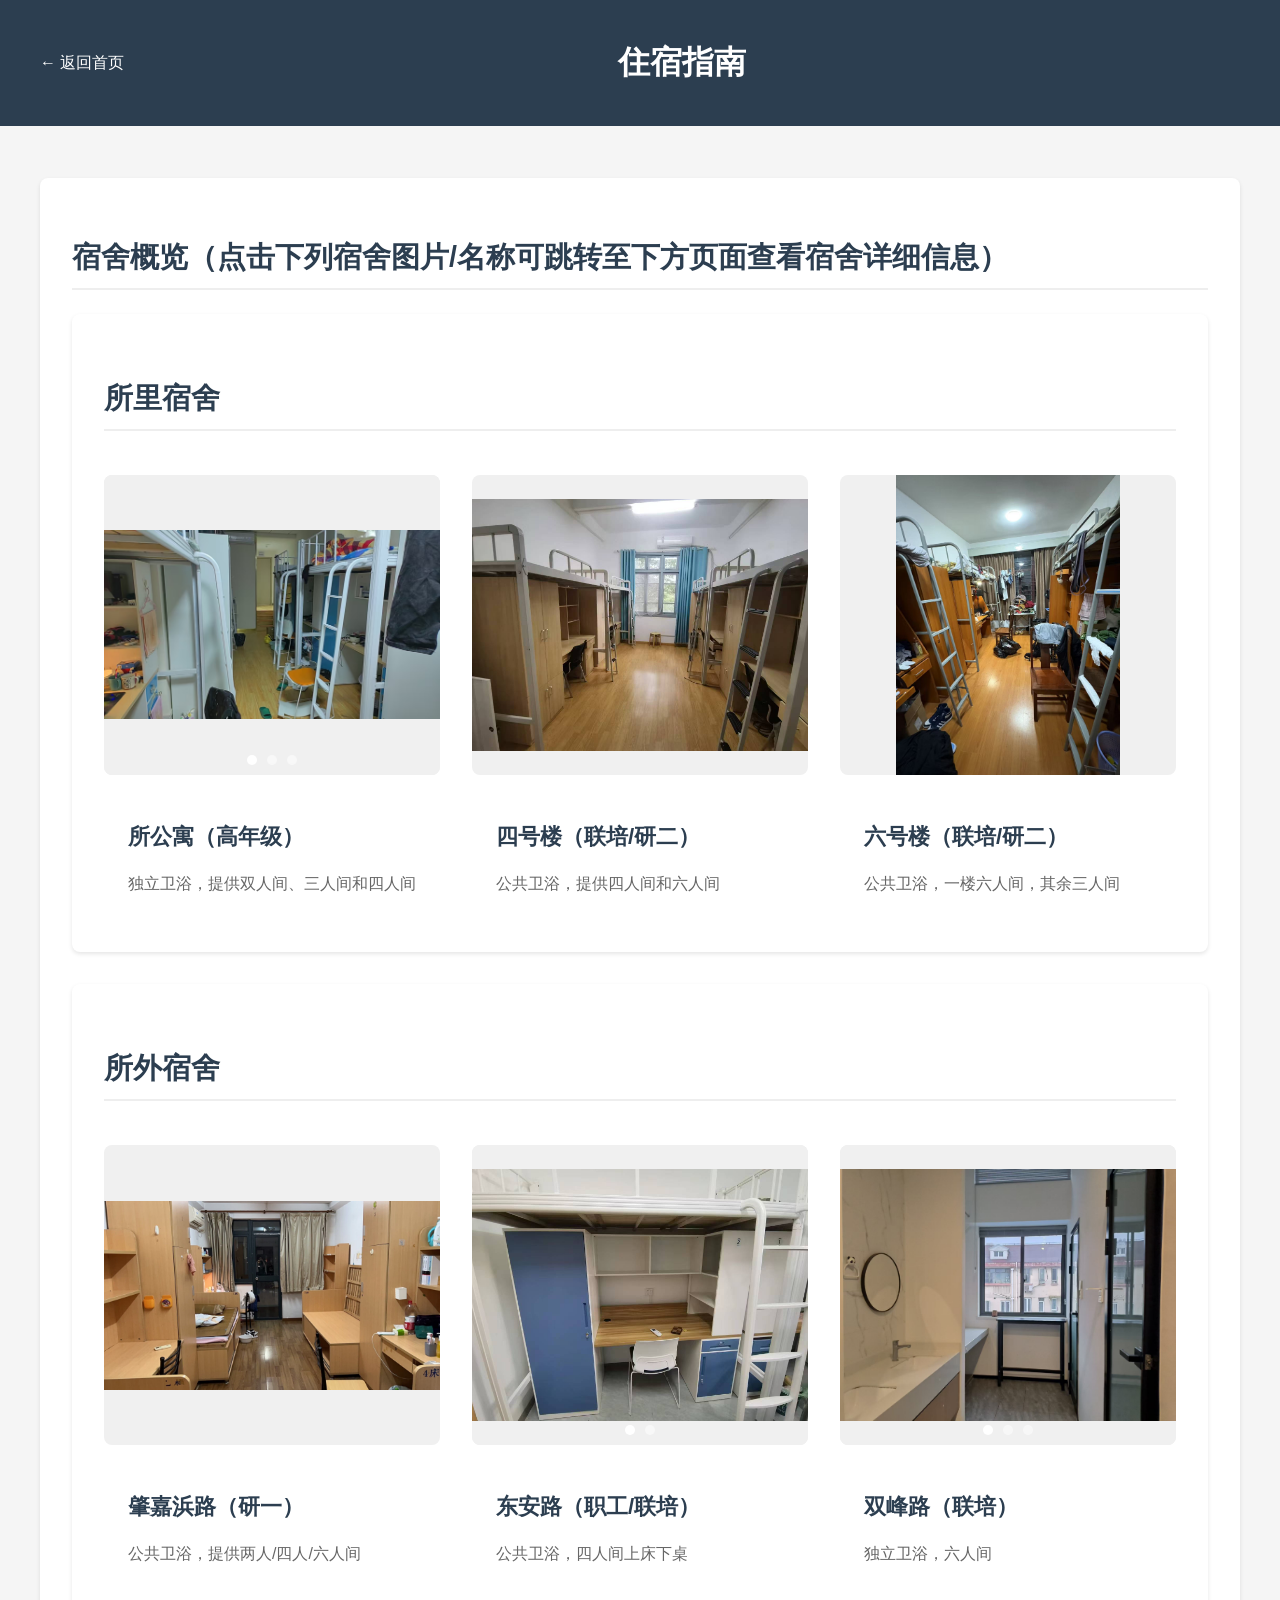
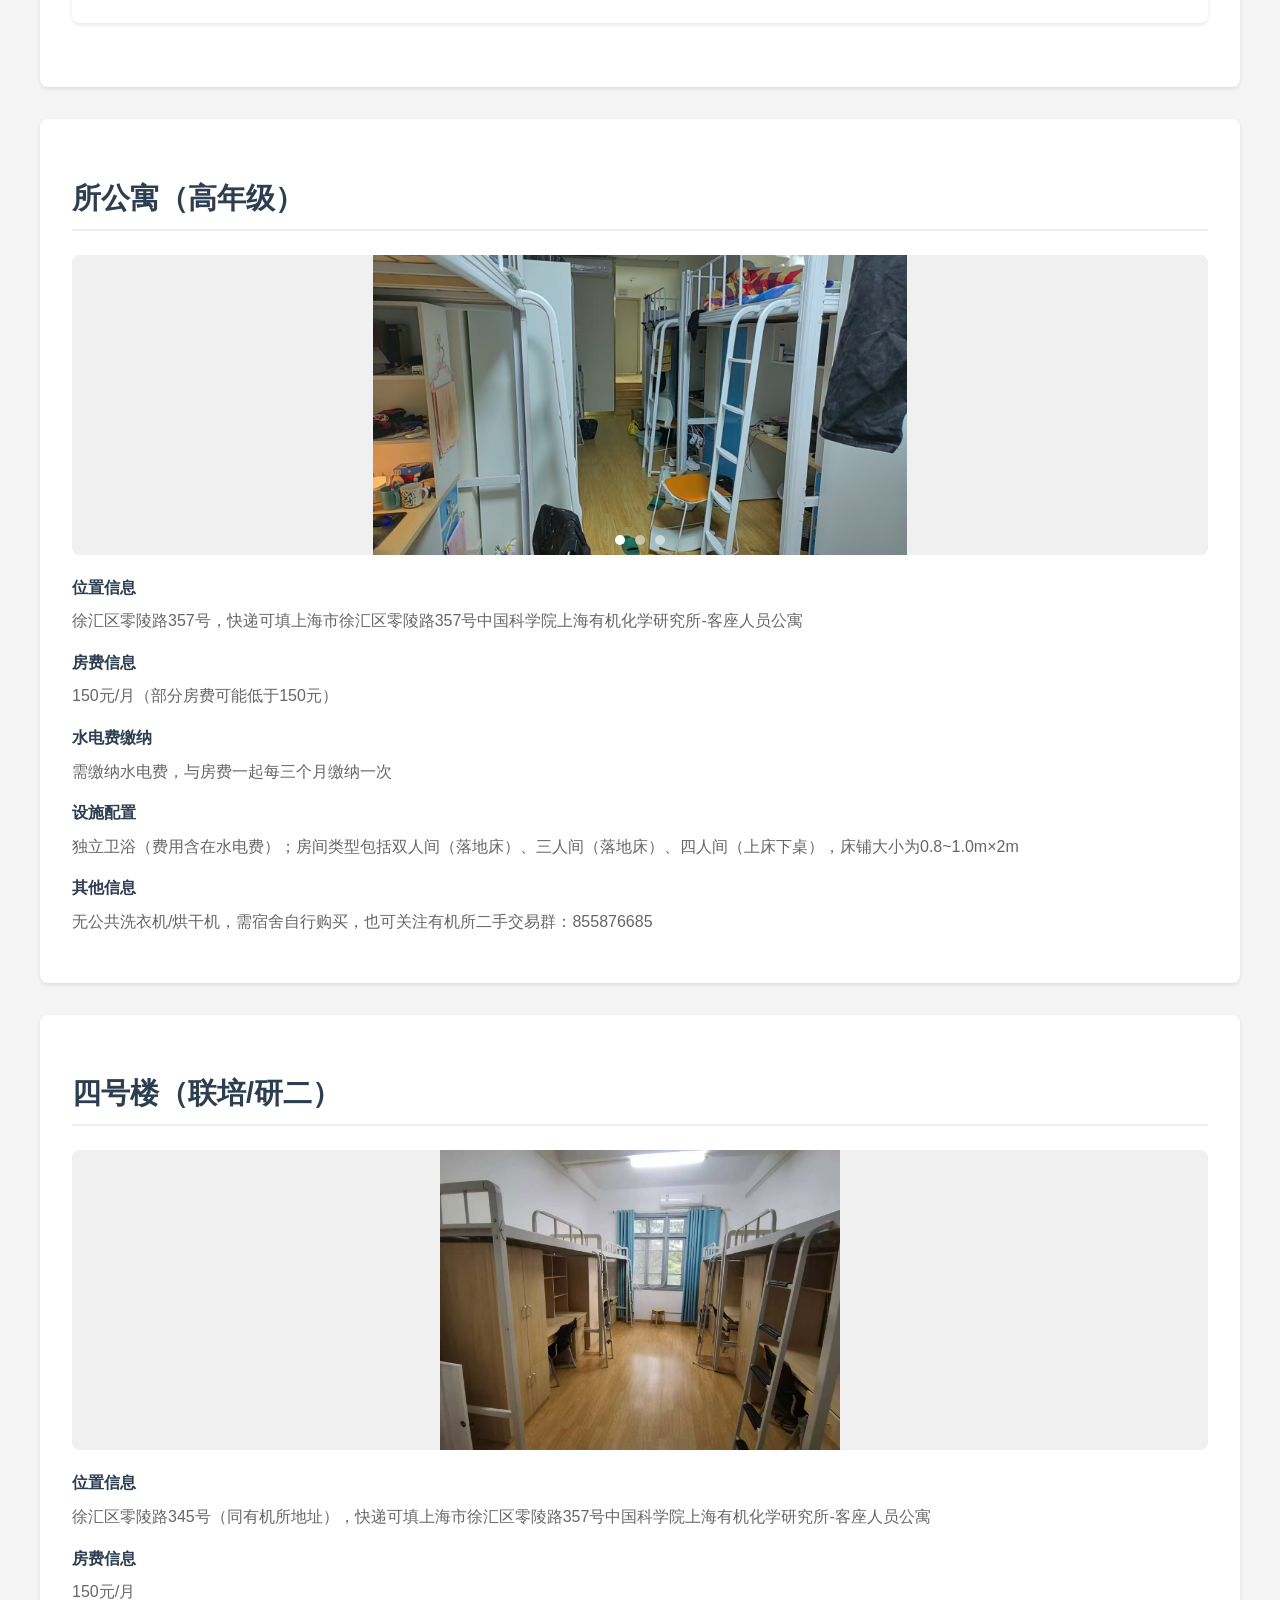
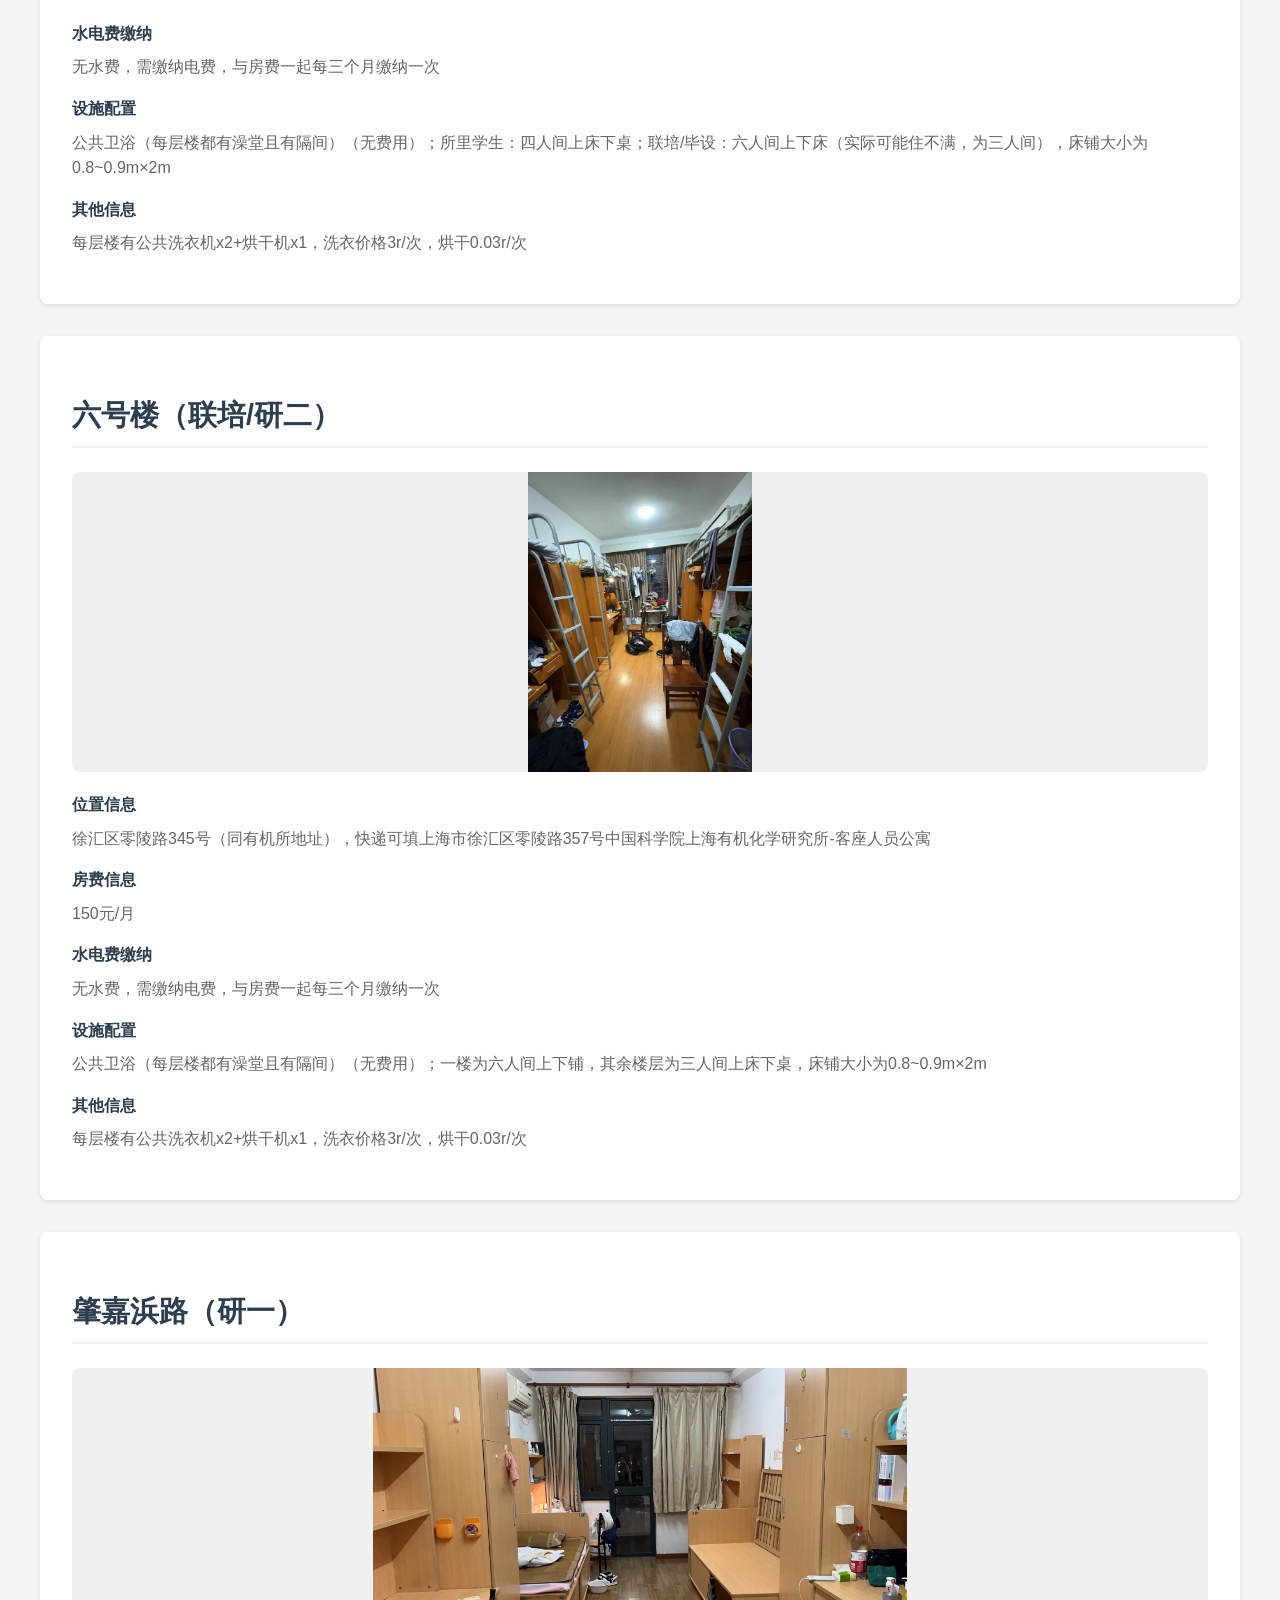
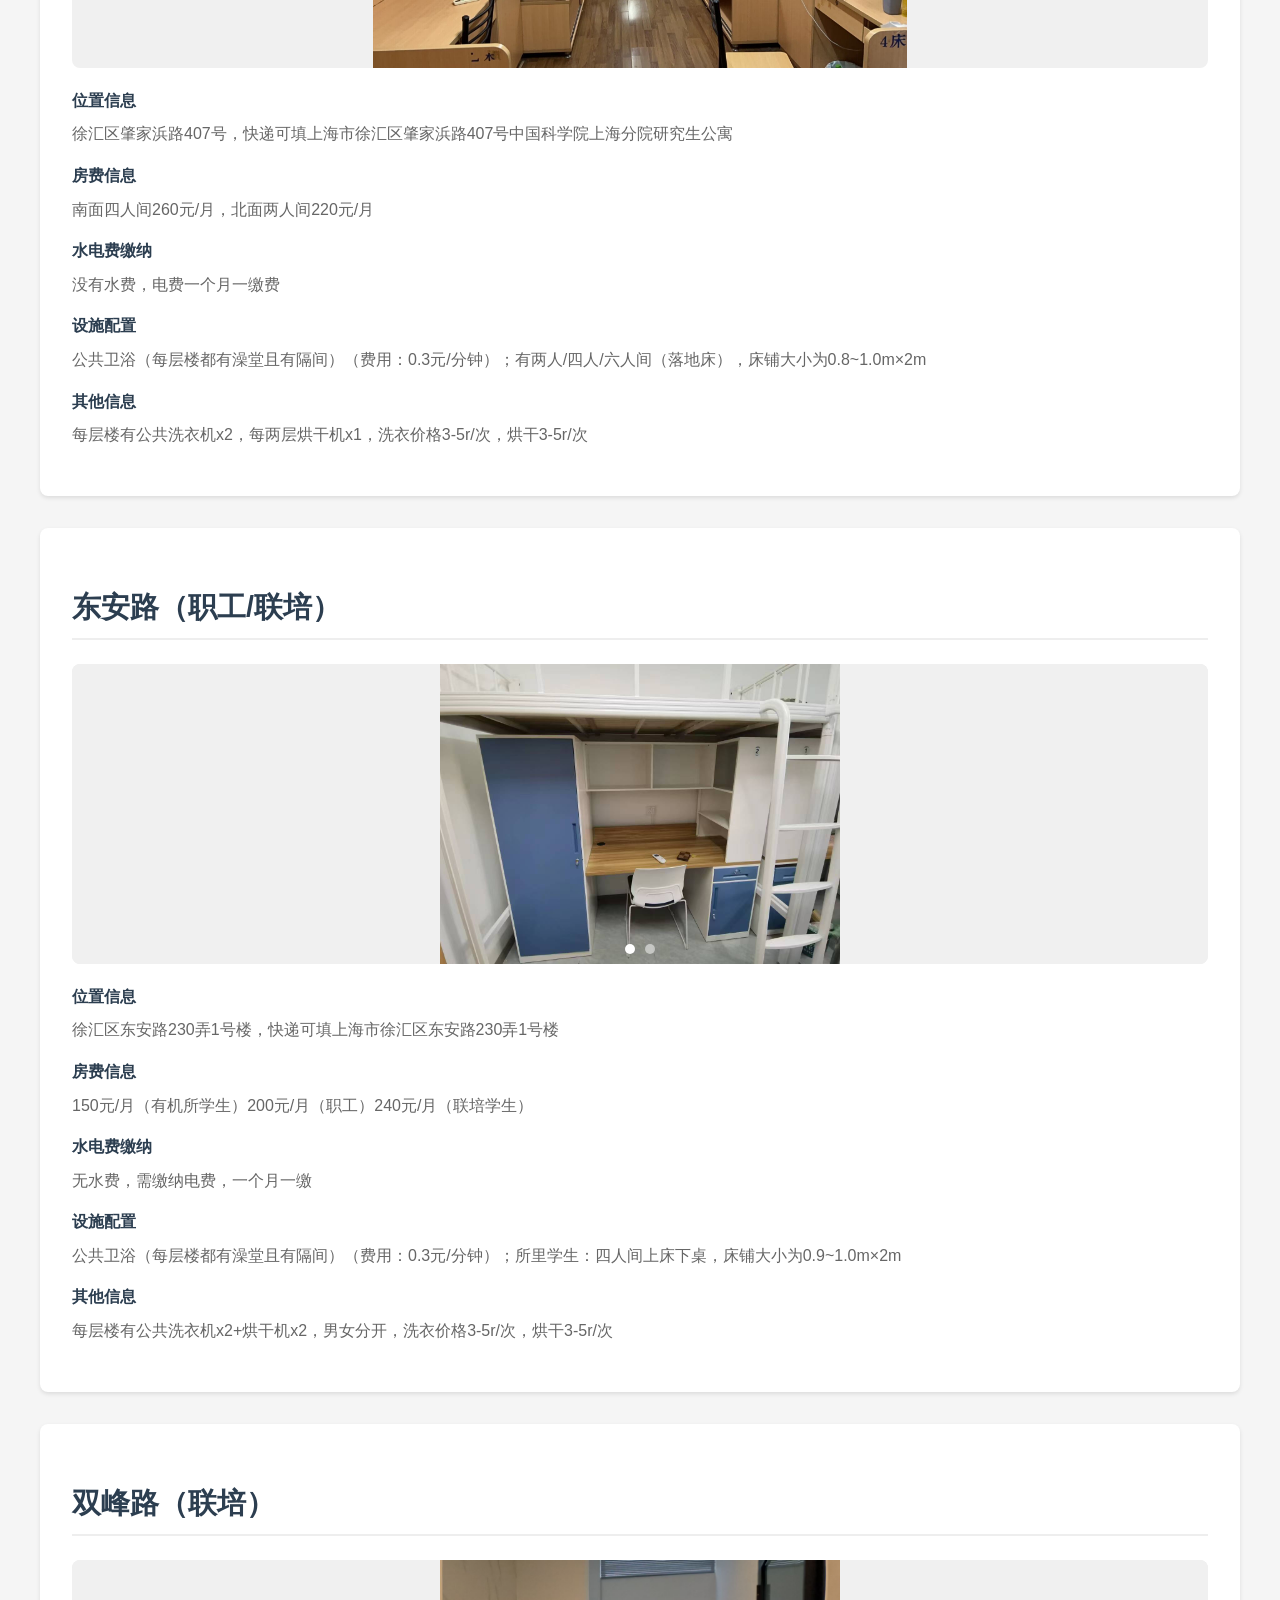
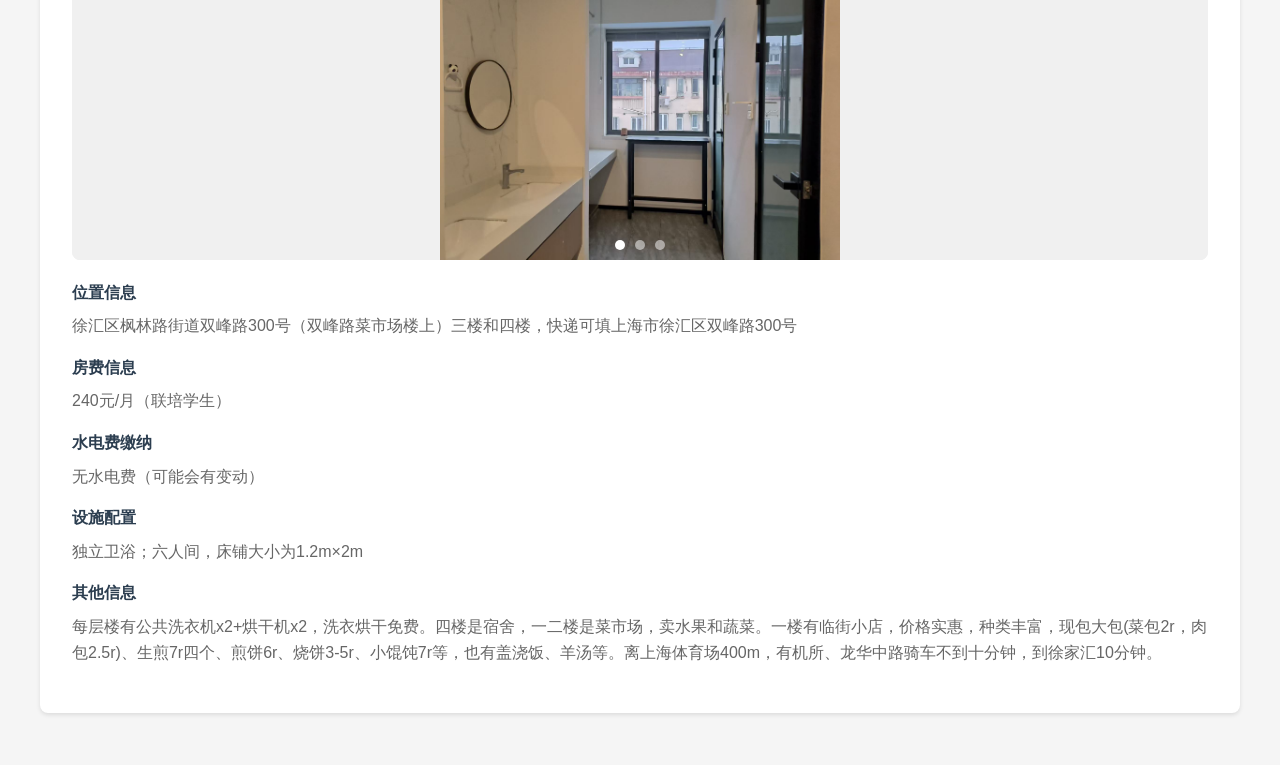
==== life/accommodation.html @ 83bf01b6 "添加了六号楼的照片" ====
<!DOCTYPE html>
<html lang="zh-CN">
<head>
    <meta charset="UTF-8">
    <meta name="viewport" content="width=device-width, initial-scale=1.0">
    <title>住宿指南 - SIOC生活指南</title>
    <style>
        body {
            font-family: -apple-system, BlinkMacSystemFont, 'Segoe UI', Roboto, 'Helvetica Neue', Arial, sans-serif;
            line-height: 1.6;
            margin: 0;
            padding: 0;
            color: #333;
            background-color: #f5f5f5;
        }
        .container {
            max-width: 1200px;
            margin: 0 auto;
            padding: 20px;
        }
        header {
            background-color: #2c3e50;
            color: white;
            padding: 1rem 0; /* Adjusted padding */
            margin-bottom: 2rem;
        }
        .header-content {
            display: flex;
            justify-content: space-between;
            align-items: center;
            padding: 0 20px; /* Added padding */
            max-width: 1200px; /* Ensure content aligns with main container */
            margin: 0 auto; /* Center the header content */
        }
        .back-link {
            color: white;
            text-decoration: none;
        }
        .accommodation-section {
            background: white;
            border-radius: 8px;
            padding: 2rem;
            margin-bottom: 2rem;
            box-shadow: 0 2px 4px rgba(0,0,0,0.1);
        }
        .section-title {
            color: #2c3e50;
            font-size: 1.8rem;
            margin-bottom: 1.5rem;
            border-bottom: 2px solid #eee;
            padding-bottom: 0.5rem;
        }
        .dorm-grid {
            display: grid;
            grid-template-columns: repeat(auto-fit, minmax(300px, 1fr));
            gap: 2rem;
        }
        .dorm-card {
            background: white;
            border-radius: 8px;
            overflow: hidden;
            transition: transform 0.3s ease;
            cursor: pointer;
        }
        .dorm-card:hover {
            transform: translateY(-5px);
        }
        .image-gallery {
            position: relative;
            width: 100%;
            height: 300px;
            margin: 20px 0;
            border-radius: 8px;
            overflow: hidden;
            background-color: #f0f0f0;
        }
        .gallery-container {
            width: 100%;
            height: 100%;
            display: flex;
            transition: transform 0.5s ease;
        }
        .gallery-item {
            min-width: 100%;
            height: 100%;
            display: flex;
            justify-content: center;
            align-items: center;
            background-color: #f0f0f0;
        }
        .gallery-item img {
            max-width: 100%;
            max-height: 100%;
            object-fit: contain;
        }
        .gallery-nav {
            position: absolute;
            bottom: 10px;
            left: 50%;
            transform: translateX(-50%);
            display: flex;
            gap: 10px;
        }
        .gallery-dot {
            width: 10px;
            height: 10px;
            border-radius: 50%;
            background-color: rgba(255, 255, 255, 0.5);
            cursor: pointer;
            transition: background-color 0.3s ease;
        }
        .gallery-dot.active {
            background-color: white;
        }
        .no-image-placeholder {
            width: 100%;
            height: 100%;
            display: flex;
            justify-content: center;
            align-items: center;
            color: #666;
            font-size: 1.1em;
            text-align: center;
            padding: 20px;
        }
        .dorm-info {
            padding: 1.5rem;
        }
        .dorm-title {
            font-size: 1.4rem;
            margin: 0 0 1rem 0;
            color: #2c3e50;
        }
        .dorm-details {
            margin: 0;
            color: #666;
        }
        .info-section {
            margin-top: 1rem;
        }
        .info-title {
            font-weight: bold;
            margin-bottom: 0.5rem;
            color: #2c3e50;
        }
        .info-content {
            color: #666;
            margin-bottom: 1rem;
        }
    </style>
</head>
<body>
    <header>
        <div class="header-content">
            <a href="../index.html" class="back-link">← 返回首页</a>
            <h1>住宿指南</h1>
            <div></div> <!-- Empty div for spacing with flexbox -->
        </div>
    </header>

    <main class="container">
        <section class="accommodation-section">
            <h2 class="section-title">宿舍概览（点击下列宿舍图片/名称可跳转至下方页面查看宿舍详细信息）</h2>
            <div class="accommodation-section">
                <h3 class="section-title">所里宿舍</h3>
                <div class="dorm-grid">
                    <div class="dorm-card" onclick="location.href='#inside-a'">
                        <div class="image-gallery">
                            <div class="gallery-container">
                                <div class="gallery-item">
                                    <img src="../pic/宿舍/所公寓/所公寓1.jpg" alt="所公寓 1" style="max-width: 100%; max-height: 100%; object-fit: contain;">
                                </div>
                                <div class="gallery-item">
                                    <img src="../pic/宿舍/所公寓/所公寓2.jpg" alt="所公寓 2" style="max-width: 100%; max-height: 100%; object-fit: contain;">
                                </div>
                                <div class="gallery-item">
                                    <img src="../pic/宿舍/所公寓/所公寓3.jpg" alt="所公寓 3" style="max-width: 100%; max-height: 100%; object-fit: contain;">
                                </div>
                            </div>
                            <div class="gallery-nav">
                                <span class="gallery-dot active"></span>
                                <span class="gallery-dot"></span>
                                <span class="gallery-dot"></span>
                            </div>
                        </div>
                        <div class="dorm-info">
                            <h3 class="dorm-title">所公寓（高年级）</h3>
                            <p class="dorm-details">独立卫浴，提供双人间、三人间和四人间</p>
                        </div>
                    </div>
                    <div class="dorm-card" onclick="location.href='#inside-b'">
                        <div class="image-gallery">
                <div class="gallery-container">
                    <div class="gallery-item">
                        <img src="../pic/宿舍/四号楼/四号楼四人间.jpg" alt="四号楼四人间" style="max-width: 100%; max-height: 100%; object-fit: contain;">
                    </div>
                </div>
            </div>
                        <div class="dorm-info">
                            <h3 class="dorm-title">四号楼（联培/研二）</h3>
                            <p class="dorm-details">公共卫浴，提供四人间和六人间</p>
                        </div>
                    </div>
                    <div class="dorm-card" onclick="location.href='#inside-c'">
                        <div class="image-gallery">
                            <div class="gallery-container">
                                <div class="gallery-item">
                                    <img src="../pic/宿舍/六号楼/六号楼1.jpg" alt="六号楼宿舍 1" style="max-width: 100%; max-height: 100%; object-fit: contain;">
                                </div>
                            </div>
                        </div>
                        <div class="dorm-info">
                            <h3 class="dorm-title">六号楼（联培/研二）</h3>
                            <p class="dorm-details">公共卫浴，一楼六人间，其余三人间</p>
                        </div>
                    </div>
                </div>
            </div>
            
            <div class="accommodation-section">
                <h3 class="section-title">所外宿舍</h3>
                <div class="dorm-grid">
                    <div class="dorm-card" onclick="location.href='#outside-d'">
                        <div class="image-gallery">
                            <div class="gallery-container">
                                <div class="gallery-item">
                                    <img src="../pic/宿舍/肇家浜路/肇家浜路.jpg" alt="肇嘉浜路宿舍" style="max-width: 100%; max-height: 100%; object-fit: contain;">
                                </div>
                            </div>
                        </div>
                        <div class="dorm-info">
                            <h3 class="dorm-title">肇嘉浜路（研一）</h3>
                            <p class="dorm-details">公共卫浴，提供两人/四人/六人间</p>
                        </div>
                    </div>
                    <div class="dorm-card" onclick="location.href='#outside-e'">
                        <div class="image-gallery">
                            <div class="gallery-container">
                                <div class="gallery-item">
                                    <img src="../pic/宿舍/东安路/东安路1.jpg" alt="东安路宿舍 1" style="max-width: 100%; max-height: 100%; object-fit: contain;">
                                </div>
                                <div class="gallery-item">
                                    <img src="../pic/宿舍/东安路/东安路2.jpg" alt="东安路宿舍 2" style="max-width: 100%; max-height: 100%; object-fit: contain;">
                                </div>
                            </div>
                            <div class="gallery-nav">
                                <span class="gallery-dot active"></span>
                                <span class="gallery-dot"></span>
                            </div>
                        </div>
                        <div class="dorm-info">
                            <h3 class="dorm-title">东安路（职工/联培）</h3>
                            <p class="dorm-details">公共卫浴，四人间上床下桌</p>
                        </div>
                    </div>
                    <div class="dorm-card" onclick="location.href='#outside-f'">
                        <div class="image-gallery">
                        <div class="gallery-container">
                            <div class="gallery-item">
                                <img src="../pic/宿舍/双峰路/双峰路2.jpg" alt="双峰路宿舍 2" style="max-width: 100%; max-height: 100%; object-fit: contain;">
                            </div>
                            <div class="gallery-item">
                                <img src="../pic/宿舍/双峰路/双峰路3.jpg" alt="双峰路宿舍 3" style="max-width: 100%; max-height: 100%; object-fit: contain;">
                            </div>
                            <div class="gallery-item">
                                <img src="../pic/宿舍/双峰路/双峰路4.jpg" alt="双峰路宿舍 4" style="max-width: 100%; max-height: 100%; object-fit: contain;">
                            </div>
                        </div>
                        <div class="gallery-nav">
                            <span class="gallery-dot active"></span>
                            <span class="gallery-dot"></span>
                            <span class="gallery-dot"></span>
                        </div>
                    </div>
                        <div class="dorm-info">
                            <h3 class="dorm-title">双峰路（联培）</h3>
                            <p class="dorm-details">独立卫浴，六人间</p>
                        </div>
                    </div>
                </div>
            </div>
        </section>

        <!-- 所里宿舍区域 -->
        <section id="inside-a" class="accommodation-section">
            <h2 class="section-title">所公寓（高年级）</h2>
            <div class="image-gallery">
                <div class="gallery-container">
                    <div class="gallery-item">
                        <img src="../pic/宿舍/所公寓/所公寓1.jpg" alt="所公寓 1" style="max-width: 100%; max-height: 100%; object-fit: contain;">
                    </div>
                    <div class="gallery-item">
                        <img src="../pic/宿舍/所公寓/所公寓2.jpg" alt="所公寓 2" style="max-width: 100%; max-height: 100%; object-fit: contain;">
                    </div>
                    <div class="gallery-item">
                        <img src="../pic/宿舍/所公寓/所公寓3.jpg" alt="所公寓 3" style="max-width: 100%; max-height: 100%; object-fit: contain;">
                    </div>
                </div>
                <div class="gallery-nav">
                    <span class="gallery-dot active"></span>
                    <span class="gallery-dot"></span>
                    <span class="gallery-dot"></span>
                </div>
            </div>
            <div class="info-section">
                <div class="info-title">位置信息</div>
                <div class="info-content">徐汇区零陵路357号，快递可填上海市徐汇区零陵路357号中国科学院上海有机化学研究所-客座人员公寓</div>
                
                <div class="info-title">房费信息</div>
                <div class="info-content">150元/月（部分房费可能低于150元）</div>
                
                <div class="info-title">水电费缴纳</div>
                <div class="info-content">需缴纳水电费，与房费一起每三个月缴纳一次</div>
                
                <div class="info-title">设施配置</div>
                <div class="info-content">独立卫浴（费用含在水电费）；房间类型包括双人间（落地床）、三人间（落地床）、四人间（上床下桌），床铺大小为0.8~1.0m×2m</div>

                <div class="info-title">其他信息</div>
                <div class="info-content">无公共洗衣机/烘干机，需宿舍自行购买，也可关注有机所二手交易群：855876685</div>
            </div>
        </section>

        <section id="inside-b" class="accommodation-section">
            <h2 class="section-title">四号楼（联培/研二）</h2>
            <div class="image-gallery">
                <div class="gallery-container">
                    <div class="gallery-item">
                        <img src="../pic/宿舍/四号楼/四号楼四人间.jpg" alt="四号楼四人间" style="max-width: 100%; max-height: 100%; object-fit: contain;">
                    </div>
                </div>
            </div>
            <div class="info-section">
                <div class="info-title">位置信息</div>
                <div class="info-content">徐汇区零陵路345号（同有机所地址），快递可填上海市徐汇区零陵路357号中国科学院上海有机化学研究所-客座人员公寓</div>
                
                <div class="info-title">房费信息</div>
                <div class="info-content">150元/月</div>
                
                <div class="info-title">水电费缴纳</div>
                <div class="info-content">无水费，需缴纳电费，与房费一起每三个月缴纳一次</div>
                
                <div class="info-title">设施配置</div>
                <div class="info-content">公共卫浴（每层楼都有澡堂且有隔间）（无费用）；所里学生：四人间上床下桌；联培/毕设：六人间上下床（实际可能住不满，为三人间），床铺大小为0.8~0.9m×2m</div>

                <div class="info-title">其他信息</div>
                <div class="info-content">每层楼有公共洗衣机x2+烘干机x1，洗衣价格3r/次，烘干0.03r/次</div>
            </div>
        </section>

        <section id="inside-c" class="accommodation-section">
            <h2 class="section-title">六号楼（联培/研二）</h2>
            <div class="image-gallery">
                <div class="gallery-container">
                    <div class="gallery-item">
                        <img src="../pic/宿舍/六号楼/六号楼1.jpg" alt="六号楼宿舍 1" style="max-width: 100%; max-height: 100%; object-fit: contain;">
                    </div>
                </div>
            </div>
            <div class="info-section">
                <div class="info-title">位置信息</div>
                <div class="info-content">徐汇区零陵路345号（同有机所地址），快递可填上海市徐汇区零陵路357号中国科学院上海有机化学研究所-客座人员公寓</div>
                
                <div class="info-title">房费信息</div>
                <div class="info-content">150元/月</div>
                
                <div class="info-title">水电费缴纳</div>
                <div class="info-content">无水费，需缴纳电费，与房费一起每三个月缴纳一次</div>
                
                <div class="info-title">设施配置</div>
                <div class="info-content">公共卫浴（每层楼都有澡堂且有隔间）（无费用）；一楼为六人间上下铺，其余楼层为三人间上床下桌，床铺大小为0.8~0.9m×2m</div>

                <div class="info-title">其他信息</div>
                <div class="info-content">每层楼有公共洗衣机x2+烘干机x1，洗衣价格3r/次，烘干0.03r/次</div>
            </div>
        </section>

        <!-- 所外宿舍区域 -->
        <section id="outside-d" class="accommodation-section">
            <h2 class="section-title">肇嘉浜路（研一）</h2>
            <div class="image-gallery">
                <div class="gallery-container">
                    <div class="gallery-item">
                        <img src="../pic/宿舍/肇家浜路/肇家浜路.jpg" alt="肇嘉浜路宿舍" style="max-width: 100%; max-height: 100%; object-fit: contain;">
                    </div>
                </div>
            </div>
            <div class="info-section">
                <div class="info-title">位置信息</div>
                <div class="info-content">徐汇区肇家浜路407号，快递可填上海市徐汇区肇家浜路407号中国科学院上海分院研究生公寓</div>
                
                <div class="info-title">房费信息</div>
                <div class="info-content">南面四人间260元/月，北面两人间220元/月</div>
                
                <div class="info-title">水电费缴纳</div>
                <div class="info-content">没有水费，电费一个月一缴费</div>
                
                <div class="info-title">设施配置</div>
                <div class="info-content">公共卫浴（每层楼都有澡堂且有隔间）（费用：0.3元/分钟）；有两人/四人/六人间（落地床），床铺大小为0.8~1.0m×2m</div>

                <div class="info-title">其他信息</div>
                <div class="info-content">每层楼有公共洗衣机x2，每两层烘干机x1，洗衣价格3-5r/次，烘干3-5r/次</div>
            </div>
        </section>

        <section id="outside-e" class="accommodation-section">
            <h2 class="section-title">东安路（职工/联培）</h2>
            <div class="image-gallery">
                <div class="gallery-container">
                    <div class="gallery-item">
                        <img src="../pic/宿舍/东安路/东安路1.jpg" alt="东安路宿舍 1" style="max-width: 100%; max-height: 100%; object-fit: contain;">
                    </div>
                    <div class="gallery-item">
                        <img src="../pic/宿舍/东安路/东安路2.jpg" alt="东安路宿舍 2" style="max-width: 100%; max-height: 100%; object-fit: contain;">
                    </div>
                </div>
                <div class="gallery-nav">
                    <span class="gallery-dot active"></span>
                    <span class="gallery-dot"></span>
                </div>
            </div>
            <div class="info-section">
                <div class="info-title">位置信息</div>
                <div class="info-content">徐汇区东安路230弄1号楼，快递可填上海市徐汇区东安路230弄1号楼</div>
                
                <div class="info-title">房费信息</div>
                <div class="info-content">150元/月（有机所学生）200元/月（职工）240元/月（联培学生）</div>
                
                <div class="info-title">水电费缴纳</div>
                <div class="info-content">无水费，需缴纳电费，一个月一缴</div>
                
                <div class="info-title">设施配置</div>
                <div class="info-content">公共卫浴（每层楼都有澡堂且有隔间）（费用：0.3元/分钟）；所里学生：四人间上床下桌，床铺大小为0.9~1.0m×2m</div>

                <div class="info-title">其他信息</div>
                <div class="info-content">每层楼有公共洗衣机x2+烘干机x2，男女分开，洗衣价格3-5r/次，烘干3-5r/次</div>
            </div>
        </section>

        <section id="outside-f" class="accommodation-section">
            <h2 class="section-title">双峰路（联培）</h2>
            <div class="image-gallery">
                <div class="gallery-container">
                    <div class="gallery-item">
                        <img src="../pic/宿舍/双峰路/双峰路2.jpg" alt="双峰路宿舍 2" style="max-width: 100%; max-height: 100%; object-fit: contain;">
                    </div>
                    <div class="gallery-item">
                        <img src="../pic/宿舍/双峰路/双峰路3.jpg" alt="双峰路宿舍 3" style="max-width: 100%; max-height: 100%; object-fit: contain;">
                    </div>
                    <div class="gallery-item">
                        <img src="../pic/宿舍/双峰路/双峰路4.jpg" alt="双峰路宿舍 4" style="max-width: 100%; max-height: 100%; object-fit: contain;">
                    </div>
                </div>
                <div class="gallery-nav">
                    <span class="gallery-dot active"></span>
                    <span class="gallery-dot"></span>
                    <span class="gallery-dot"></span>
                </div>
            </div>
            <div class="info-section">
                <div class="info-title">位置信息</div>
                <div class="info-content">徐汇区枫林路街道双峰路300号（双峰路菜市场楼上）三楼和四楼，快递可填上海市徐汇区双峰路300号</div>
                
                <div class="info-title">房费信息</div>
                <div class="info-content">240元/月（联培学生）</div>
                
                <div class="info-title">水电费缴纳</div>
                <div class="info-content">无水电费（可能会有变动）</div>
                
                <div class="info-title">设施配置</div>
                <div class="info-content">独立卫浴；六人间，床铺大小为1.2m×2m</div>

                <div class="info-title">其他信息</div>
                <div class="info-content">每层楼有公共洗衣机x2+烘干机x2，洗衣烘干免费。四楼是宿舍，一二楼是菜市场，卖水果和蔬菜。一楼有临街小店，价格实惠，种类丰富，现包大包(菜包2r，肉包2.5r)、生煎7r四个、煎饼6r、烧饼3-5r、小馄饨7r等，也有盖浇饭、羊汤等。离上海体育场400m，有机所、龙华中路骑车不到十分钟，到徐家汇10分钟。</div>
            </div>
        </section>
    </main>
    <script>
        document.addEventListener('DOMContentLoaded', function() {
            // 更新照片轮播
            const setupImageGalleries = () => {
                const galleries = document.querySelectorAll('.image-gallery');
                galleries.forEach(gallery => {
                    const container = gallery.querySelector('.gallery-container');
                    const items = container.querySelectorAll('.gallery-item');
                    const dotsContainer = gallery.querySelector('.gallery-nav');
                    
                    // 只处理有多张图片的画廊
                    if (items.length > 1 && dotsContainer) {
                        const dots = dotsContainer.querySelectorAll('.gallery-dot');
                        let currentIndex = 0;
                        let intervalId = null;

                        const showSlide = (index) => {
                            container.style.transform = `translateX(-${index * 100}%)`;
                            dots.forEach((dot, i) => {
                                dot.classList.toggle('active', i === index);
                            });
                            currentIndex = index;
                        };

                        const startAutoPlay = () => {
                            stopAutoPlay(); // 清除之前的定时器
                            intervalId = setInterval(() => {
                                const nextIndex = (currentIndex + 1) % items.length;
                                showSlide(nextIndex);
                            }, 5000);
                        };

                        const stopAutoPlay = () => {
                            if (intervalId) {
                                clearInterval(intervalId);
                                intervalId = null;
                            }
                        };

                        // 初始化显示第一张
                        showSlide(0);

                        // 点击导航点切换
                        dots.forEach((dot, index) => {
                            dot.addEventListener('click', () => {
                                stopAutoPlay();
                                showSlide(index);
                                startAutoPlay(); // 点击后重新开始自动播放
                            });
                        });

                        // 鼠标悬停时停止自动播放
                        gallery.addEventListener('mouseenter', stopAutoPlay);
                        gallery.addEventListener('mouseleave', startAutoPlay);

                        // 开始自动播放
                        startAutoPlay();
                    } else if (items.length === 1 && items[0].querySelector('.no-image-placeholder')) {
                        // 如果只有一个项目且是占位符，移除导航（如果存在）
                        if (dotsContainer) {
                            dotsContainer.remove();
                        }
                    }
                });
            };

            // 初始化照片显示
            setupImageGalleries();

            // 初始化照片显示
            updateExistingImages();
        });
    </script>
</body>
</html>
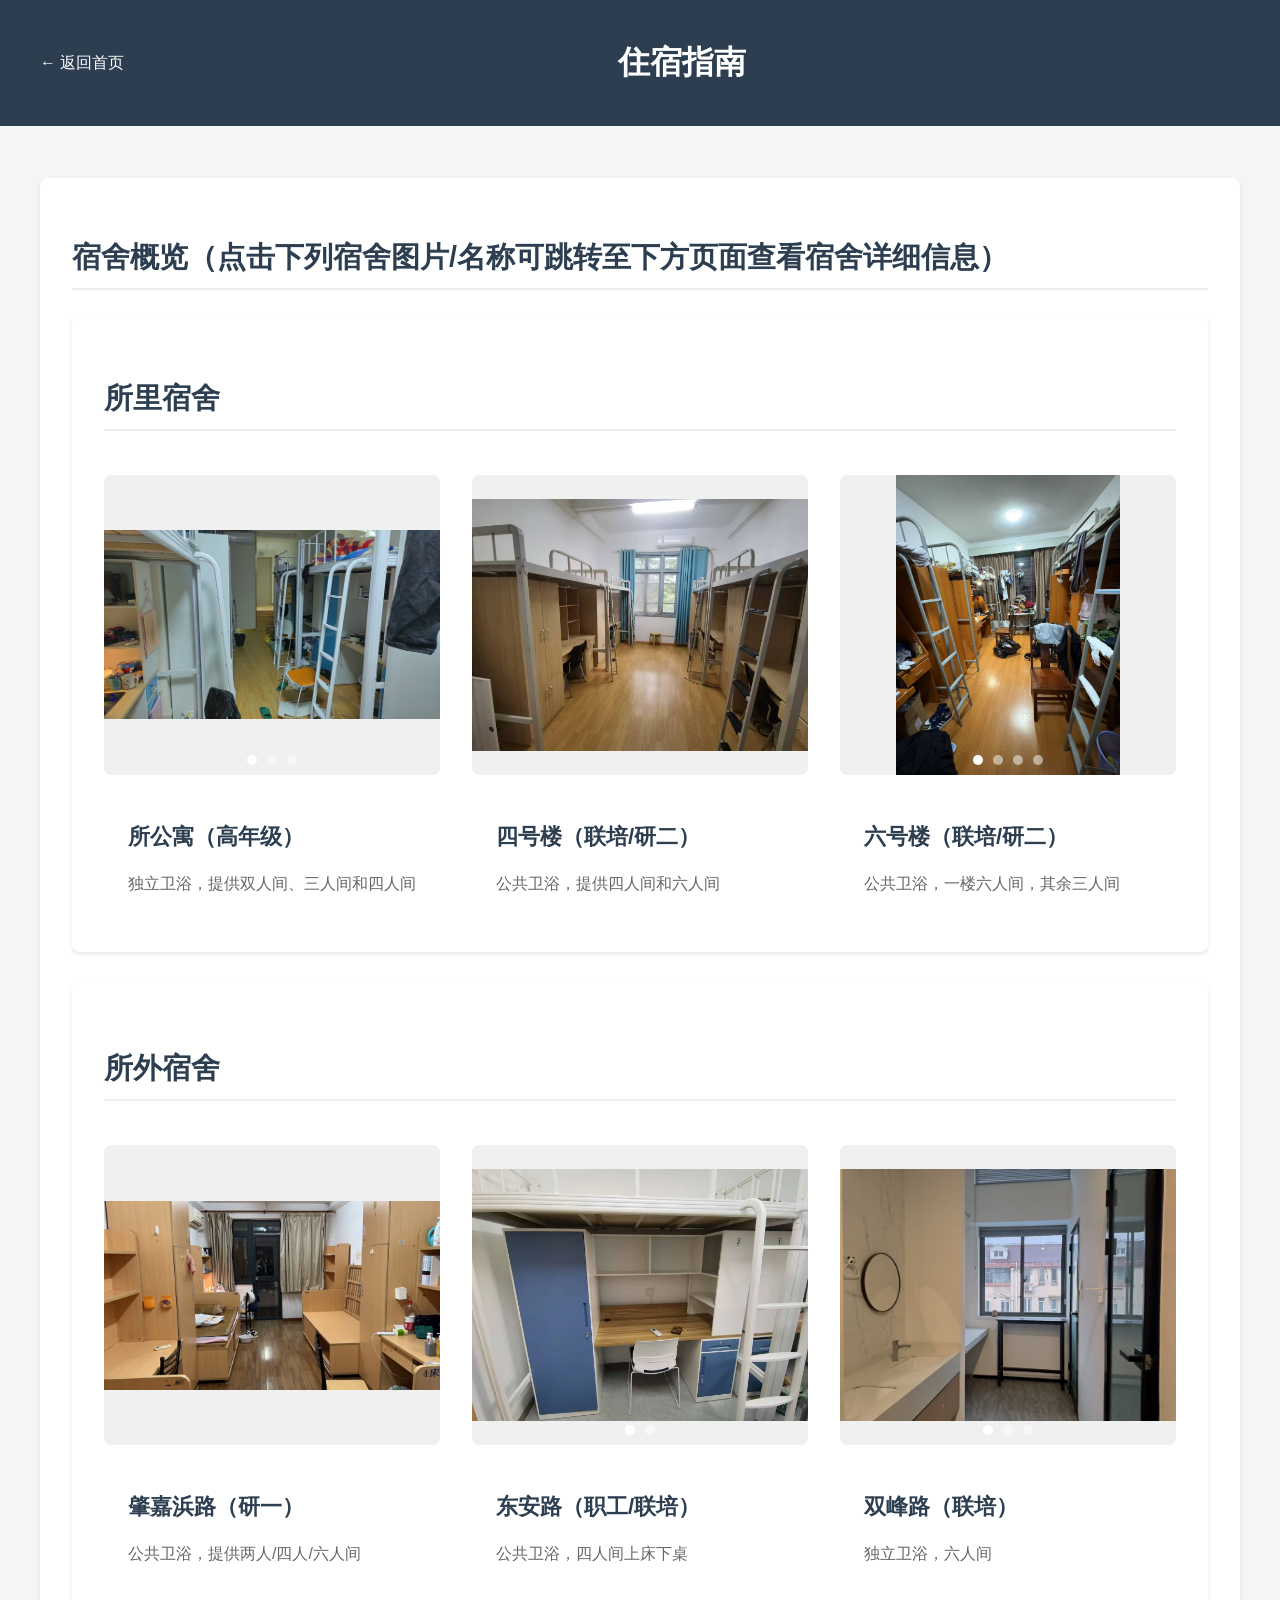
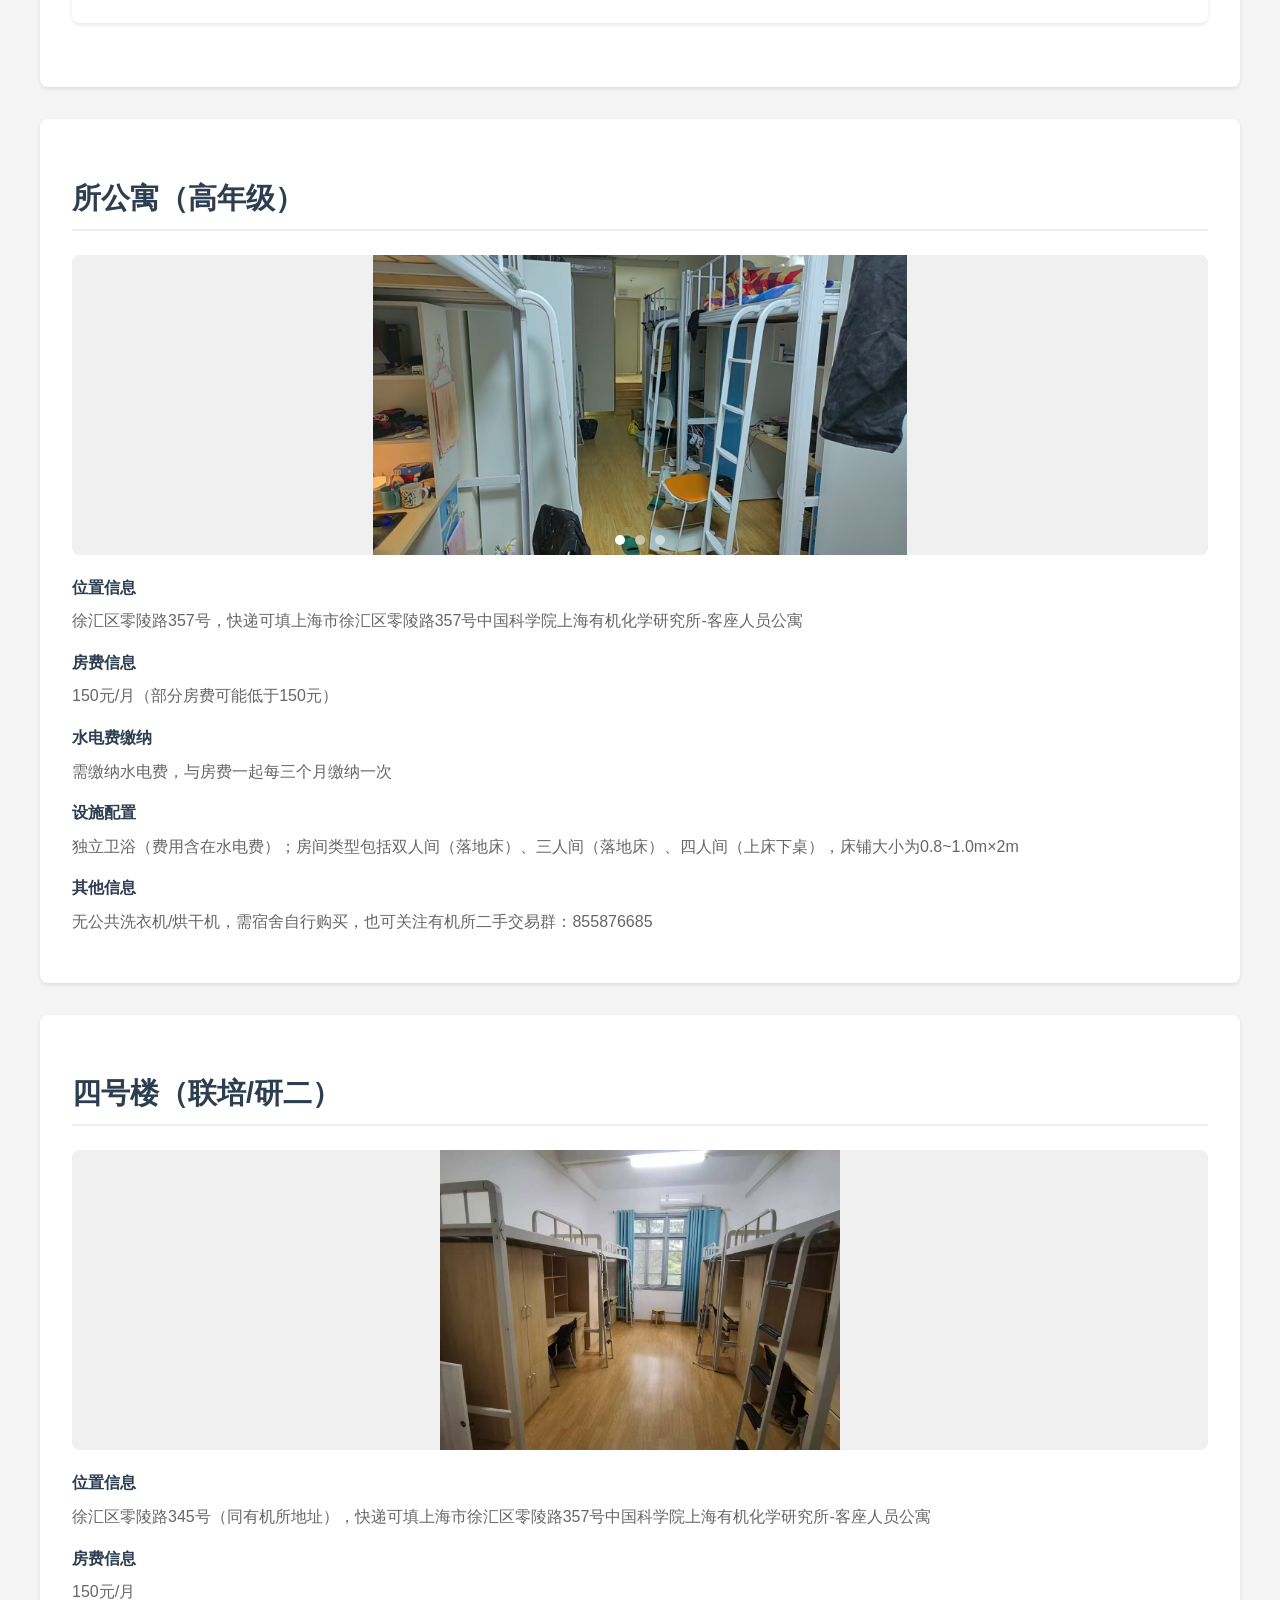
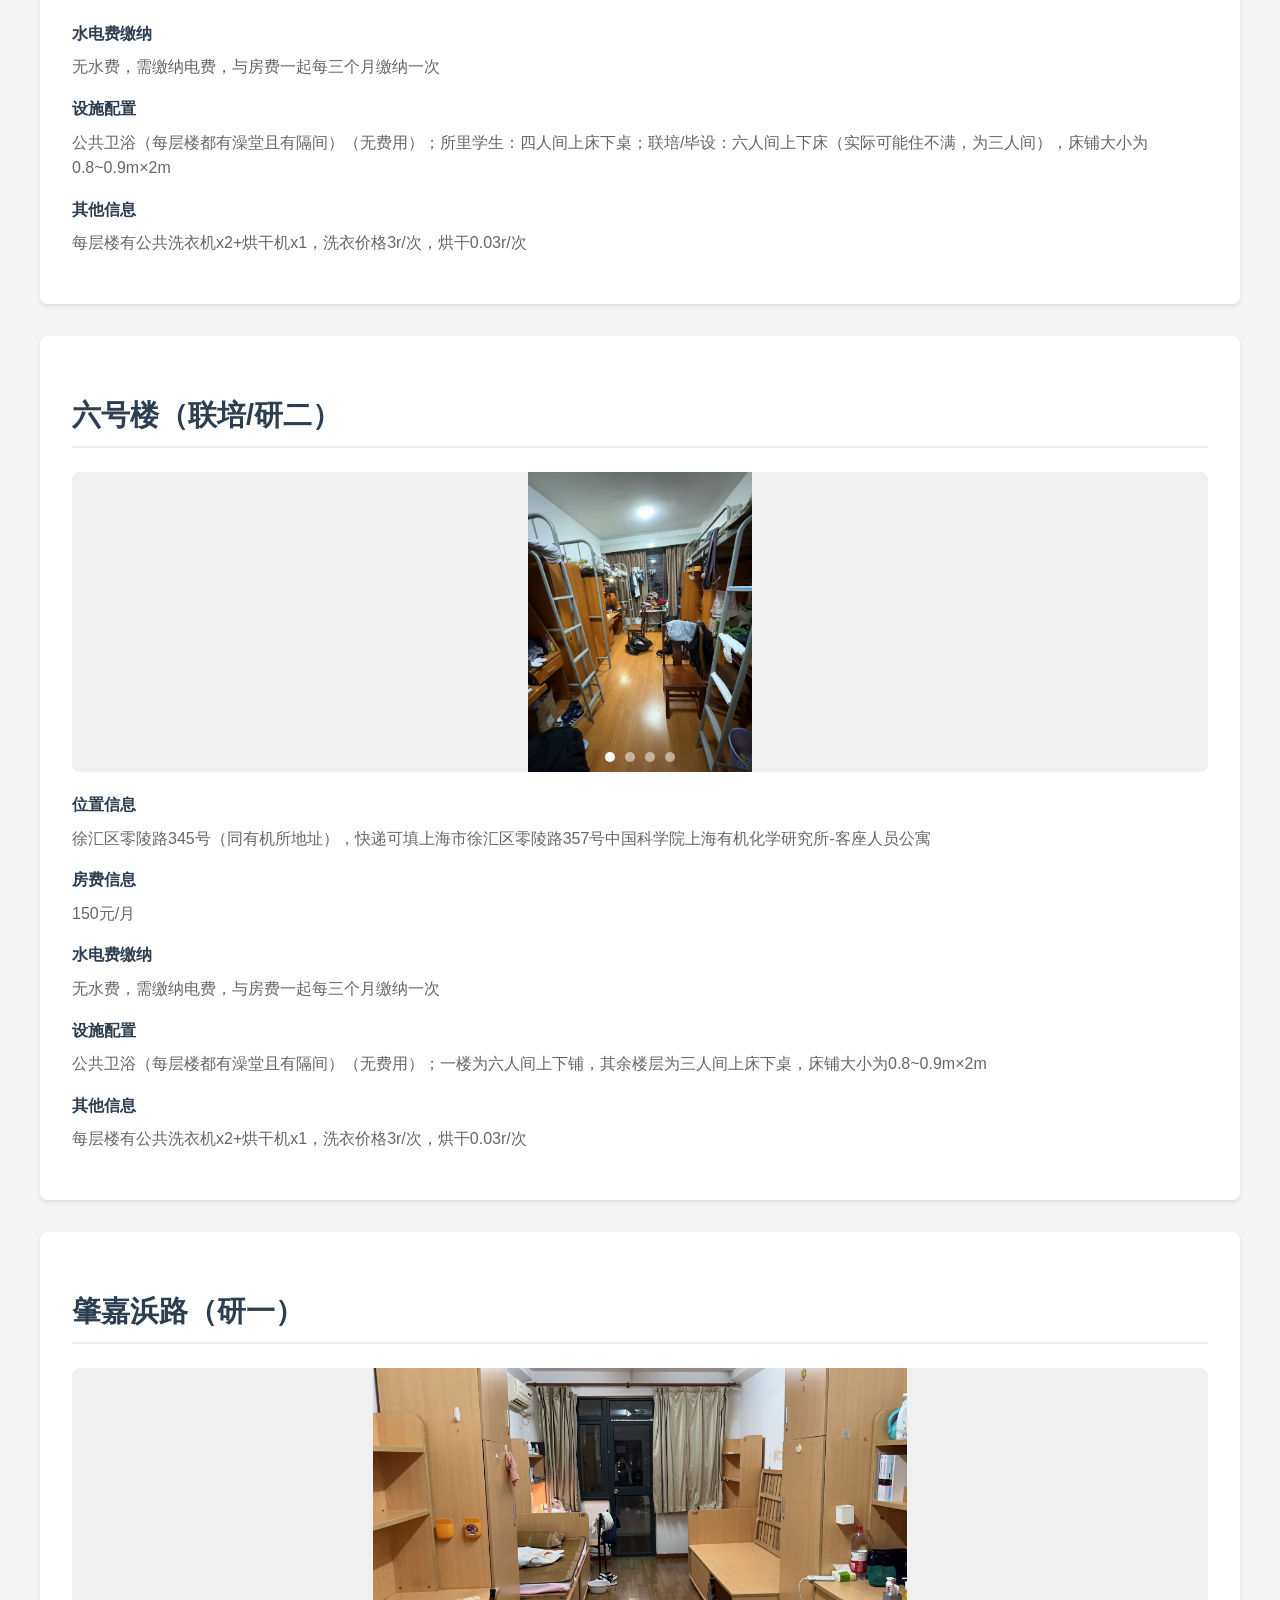
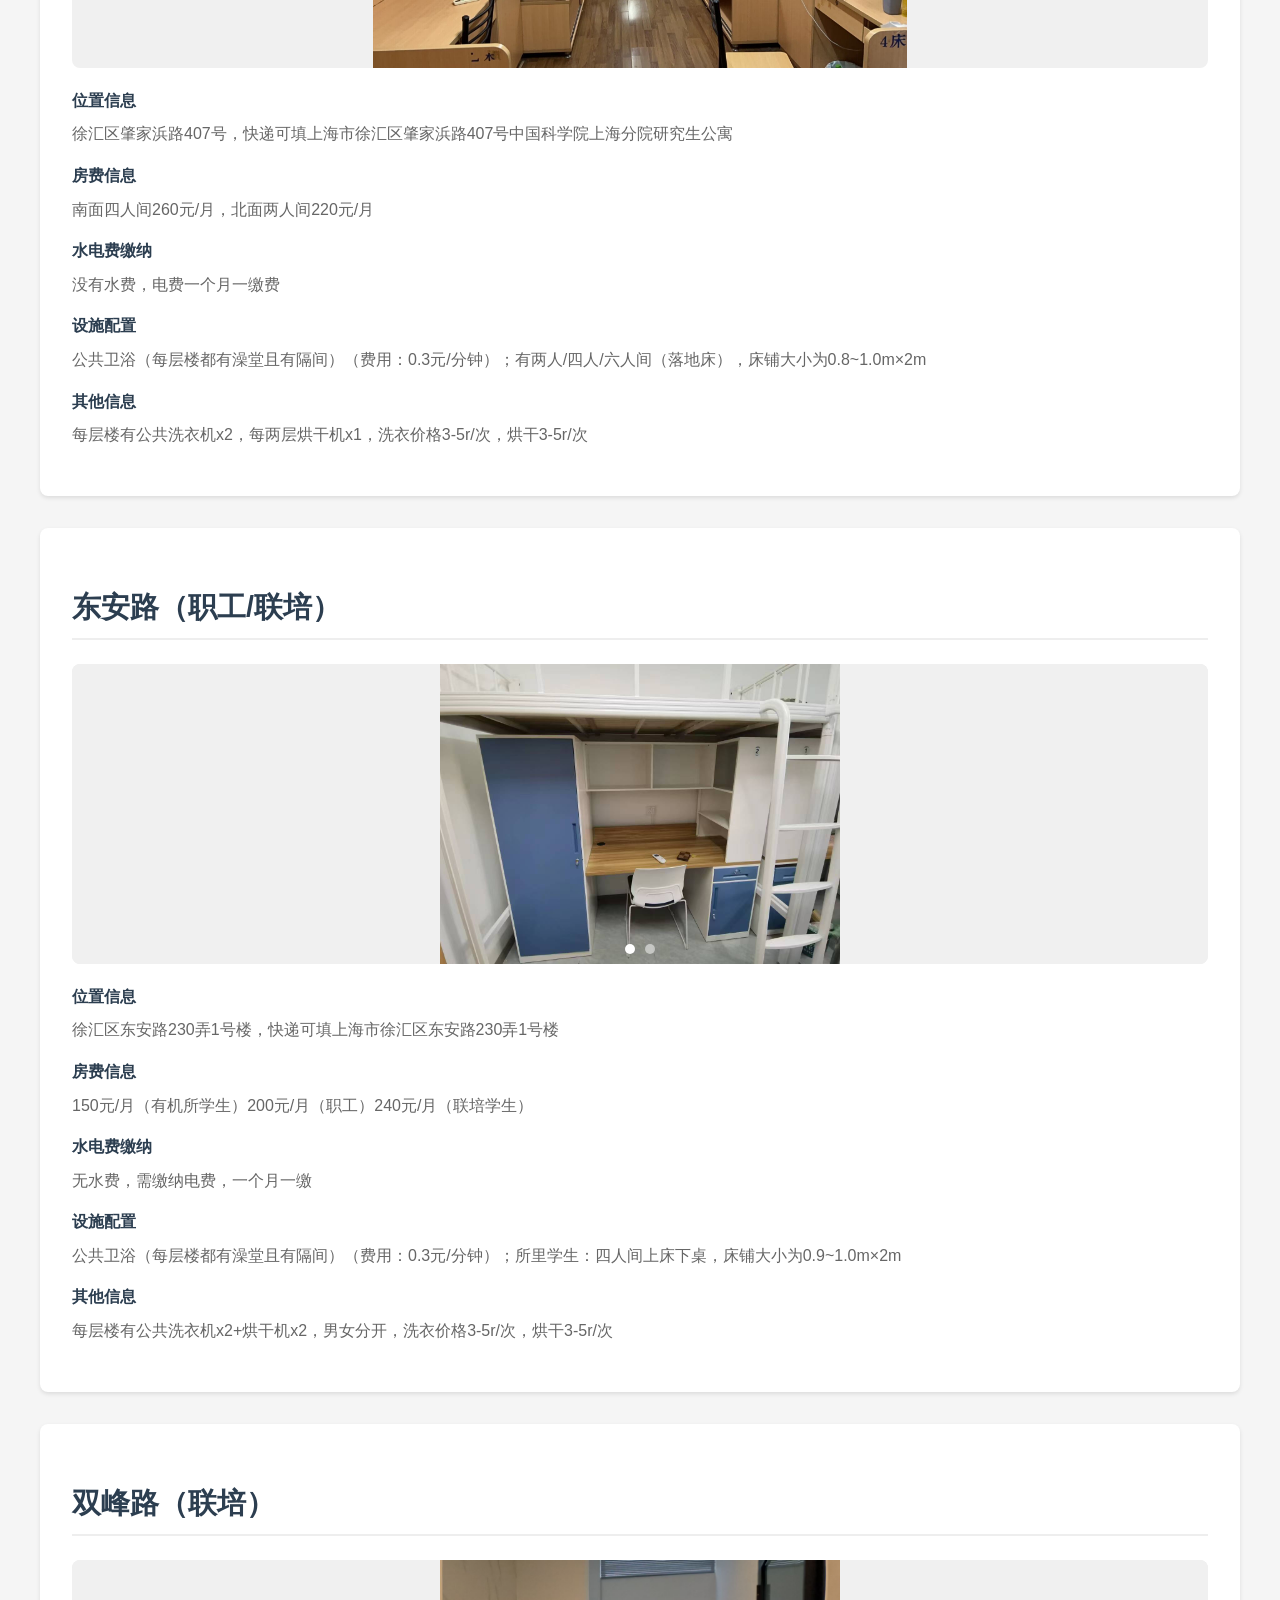
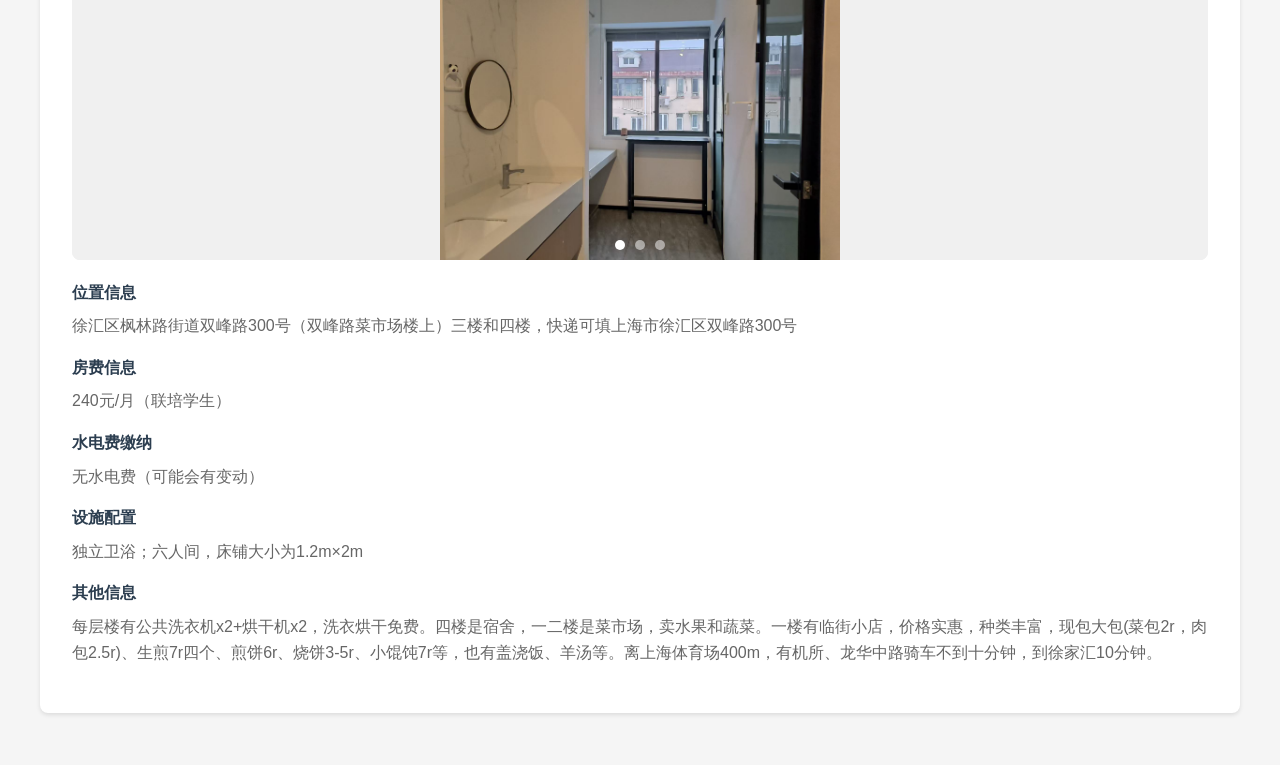
==== commit 8206df6f: "宿舍指南板块添加了新的六号楼图片" ====
--- a/life/accommodation.html
+++ b/life/accommodation.html
@@ -147,6 +147,59 @@
             color: #666;
             margin-bottom: 1rem;
         }
+        
+        /* 响应式媒体查询 */
+        @media (max-width: 768px) {
+            .container {
+                padding: 10px;
+            }
+            .accommodation-section {
+                padding: 1rem;
+                margin-bottom: 1rem;
+            }
+            .section-title {
+                font-size: 1.4rem;
+            }
+            .dorm-grid {
+                grid-template-columns: 1fr; /* 手机上单列显示 */
+                gap: 1rem;
+            }
+            .image-gallery {
+                height: 200px; /* 减小图片高度 */
+                margin: 10px 0;
+            }
+            .dorm-info {
+                padding: 1rem;
+            }
+            .dorm-title {
+                font-size: 1.2rem;
+            }
+            .dorm-details {
+                font-size: 0.9rem;
+            }
+            .info-title {
+                font-size: 1rem;
+            }
+            .info-content {
+                font-size: 0.9rem;
+                line-height: 1.5;
+            }
+            .header-content {
+                padding: 0 10px;
+            }
+            .header-content h1 {
+                font-size: 1.5rem;
+            }
+        }
+        
+        @media (min-width: 769px) and (max-width: 1024px) {
+            .dorm-grid {
+                grid-template-columns: repeat(2, 1fr); /* 平板上双列显示 */
+            }
+            .image-gallery {
+                height: 250px;
+            }
+        }
     </style>
 </head>
 <body>
@@ -207,6 +260,21 @@
                                 <div class="gallery-item">
                                     <img src="../pic/宿舍/六号楼/六号楼1.jpg" alt="六号楼宿舍 1" style="max-width: 100%; max-height: 100%; object-fit: contain;">
                                 </div>
+                                <div class="gallery-item">
+                                    <img src="../pic/宿舍/六号楼/六号楼2.jpg" alt="六号楼宿舍 2" style="max-width: 100%; max-height: 100%; object-fit: contain;">
+                                </div>
+                                <div class="gallery-item">
+                                    <img src="../pic/宿舍/六号楼/六号楼3.jpg" alt="六号楼宿舍 3" style="max-width: 100%; max-height: 100%; object-fit: contain;">
+                                </div>
+                                <div class="gallery-item">
+                                    <img src="../pic/宿舍/六号楼/六号楼4.jpg" alt="六号楼宿舍 4" style="max-width: 100%; max-height: 100%; object-fit: contain;">
+                                </div>
+                            </div>
+                            <div class="gallery-nav">
+                                <span class="gallery-dot active"></span>
+                                <span class="gallery-dot"></span>
+                                <span class="gallery-dot"></span>
+                                <span class="gallery-dot"></span>
                             </div>
                         </div>
                         <div class="dorm-info">
@@ -354,6 +422,21 @@
                     <div class="gallery-item">
                         <img src="../pic/宿舍/六号楼/六号楼1.jpg" alt="六号楼宿舍 1" style="max-width: 100%; max-height: 100%; object-fit: contain;">
                     </div>
+                    <div class="gallery-item">
+                        <img src="../pic/宿舍/六号楼/六号楼2.jpg" alt="六号楼宿舍 2" style="max-width: 100%; max-height: 100%; object-fit: contain;">
+                    </div>
+                    <div class="gallery-item">
+                        <img src="../pic/宿舍/六号楼/六号楼3.jpg" alt="六号楼宿舍 3" style="max-width: 100%; max-height: 100%; object-fit: contain;">
+                    </div>
+                    <div class="gallery-item">
+                        <img src="../pic/宿舍/六号楼/六号楼4.jpg" alt="六号楼宿舍 4" style="max-width: 100%; max-height: 100%; object-fit: contain;">
+                    </div>
+                </div>
+                <div class="gallery-nav">
+                    <span class="gallery-dot active"></span>
+                    <span class="gallery-dot"></span>
+                    <span class="gallery-dot"></span>
+                    <span class="gallery-dot"></span>
                 </div>
             </div>
             <div class="info-section">
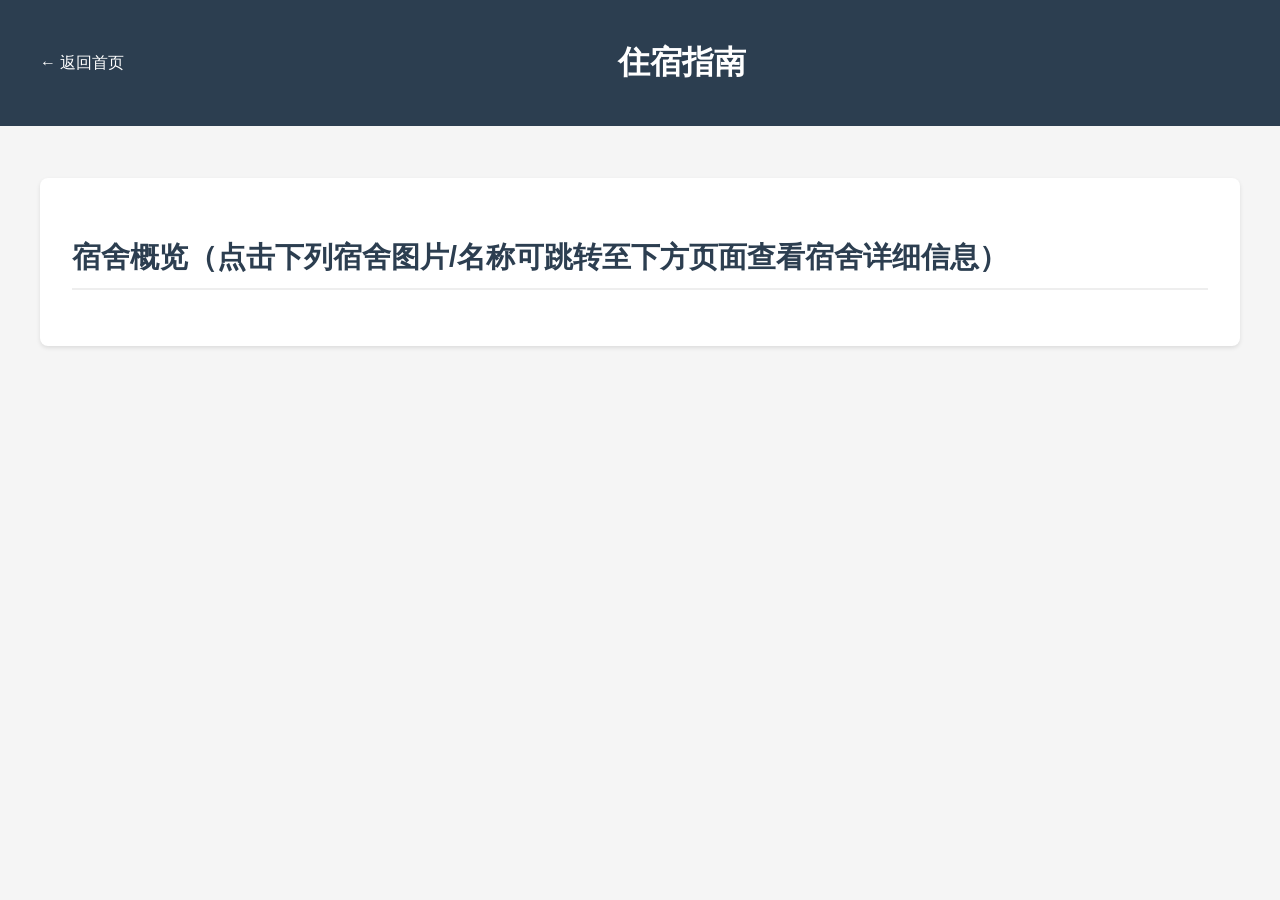
==== commit 78f125fe: "refactor: 将CSS和JS代码从HTML中分离到单独文件中 将内联的CSS样式和JavaScript代码从HTML文件中提取到单独的CSS和JS文件中，包括index.html、courses" ====
--- a/life/accommodation.html
+++ b/life/accommodation.html
@@ -4,203 +4,8 @@
     <meta charset="UTF-8">
     <meta name="viewport" content="width=device-width, initial-scale=1.0">
     <title>住宿指南 - SIOC生活指南</title>
-    <style>
-        body {
-            font-family: -apple-system, BlinkMacSystemFont, 'Segoe UI', Roboto, 'Helvetica Neue', Arial, sans-serif;
-            line-height: 1.6;
-            margin: 0;
-            padding: 0;
-            color: #333;
-            background-color: #f5f5f5;
-        }
-        .container {
-            max-width: 1200px;
-            margin: 0 auto;
-            padding: 20px;
-        }
-        header {
-            background-color: #2c3e50;
-            color: white;
-            padding: 1rem 0; /* Adjusted padding */
-            margin-bottom: 2rem;
-        }
-        .header-content {
-            display: flex;
-            justify-content: space-between;
-            align-items: center;
-            padding: 0 20px; /* Added padding */
-            max-width: 1200px; /* Ensure content aligns with main container */
-            margin: 0 auto; /* Center the header content */
-        }
-        .back-link {
-            color: white;
-            text-decoration: none;
-        }
-        .accommodation-section {
-            background: white;
-            border-radius: 8px;
-            padding: 2rem;
-            margin-bottom: 2rem;
-            box-shadow: 0 2px 4px rgba(0,0,0,0.1);
-        }
-        .section-title {
-            color: #2c3e50;
-            font-size: 1.8rem;
-            margin-bottom: 1.5rem;
-            border-bottom: 2px solid #eee;
-            padding-bottom: 0.5rem;
-        }
-        .dorm-grid {
-            display: grid;
-            grid-template-columns: repeat(auto-fit, minmax(300px, 1fr));
-            gap: 2rem;
-        }
-        .dorm-card {
-            background: white;
-            border-radius: 8px;
-            overflow: hidden;
-            transition: transform 0.3s ease;
-            cursor: pointer;
-        }
-        .dorm-card:hover {
-            transform: translateY(-5px);
-        }
-        .image-gallery {
-            position: relative;
-            width: 100%;
-            height: 300px;
-            margin: 20px 0;
-            border-radius: 8px;
-            overflow: hidden;
-            background-color: #f0f0f0;
-        }
-        .gallery-container {
-            width: 100%;
-            height: 100%;
-            display: flex;
-            transition: transform 0.5s ease;
-        }
-        .gallery-item {
-            min-width: 100%;
-            height: 100%;
-            display: flex;
-            justify-content: center;
-            align-items: center;
-            background-color: #f0f0f0;
-        }
-        .gallery-item img {
-            max-width: 100%;
-            max-height: 100%;
-            object-fit: contain;
-        }
-        .gallery-nav {
-            position: absolute;
-            bottom: 10px;
-            left: 50%;
-            transform: translateX(-50%);
-            display: flex;
-            gap: 10px;
-        }
-        .gallery-dot {
-            width: 10px;
-            height: 10px;
-            border-radius: 50%;
-            background-color: rgba(255, 255, 255, 0.5);
-            cursor: pointer;
-            transition: background-color 0.3s ease;
-        }
-        .gallery-dot.active {
-            background-color: white;
-        }
-        .no-image-placeholder {
-            width: 100%;
-            height: 100%;
-            display: flex;
-            justify-content: center;
-            align-items: center;
-            color: #666;
-            font-size: 1.1em;
-            text-align: center;
-            padding: 20px;
-        }
-        .dorm-info {
-            padding: 1.5rem;
-        }
-        .dorm-title {
-            font-size: 1.4rem;
-            margin: 0 0 1rem 0;
-            color: #2c3e50;
-        }
-        .dorm-details {
-            margin: 0;
-            color: #666;
-        }
-        .info-section {
-            margin-top: 1rem;
-        }
-        .info-title {
-            font-weight: bold;
-            margin-bottom: 0.5rem;
-            color: #2c3e50;
-        }
-        .info-content {
-            color: #666;
-            margin-bottom: 1rem;
-        }
-        
-        /* 响应式媒体查询 */
-        @media (max-width: 768px) {
-            .container {
-                padding: 10px;
-            }
-            .accommodation-section {
-                padding: 1rem;
-                margin-bottom: 1rem;
-            }
-            .section-title {
-                font-size: 1.4rem;
-            }
-            .dorm-grid {
-                grid-template-columns: 1fr; /* 手机上单列显示 */
-                gap: 1rem;
-            }
-            .image-gallery {
-                height: 200px; /* 减小图片高度 */
-                margin: 10px 0;
-            }
-            .dorm-info {
-                padding: 1rem;
-            }
-            .dorm-title {
-                font-size: 1.2rem;
-            }
-            .dorm-details {
-                font-size: 0.9rem;
-            }
-            .info-title {
-                font-size: 1rem;
-            }
-            .info-content {
-                font-size: 0.9rem;
-                line-height: 1.5;
-            }
-            .header-content {
-                padding: 0 10px;
-            }
-            .header-content h1 {
-                font-size: 1.5rem;
-            }
-        }
-        
-        @media (min-width: 769px) and (max-width: 1024px) {
-            .dorm-grid {
-                grid-template-columns: repeat(2, 1fr); /* 平板上双列显示 */
-            }
-            .image-gallery {
-                height: 250px;
-            }
-        }
-    </style>
+    <link rel="stylesheet" href="../assets/css/common.css">
+    <link rel="stylesheet" href="../assets/css/accommodation.css">
 </head>
 <body>
     <header>
@@ -214,421 +19,12 @@
     <main class="container">
         <section class="accommodation-section">
             <h2 class="section-title">宿舍概览（点击下列宿舍图片/名称可跳转至下方页面查看宿舍详细信息）</h2>
-            <div class="accommodation-section">
-                <h3 class="section-title">所里宿舍</h3>
-                <div class="dorm-grid">
-                    <div class="dorm-card" onclick="location.href='#inside-a'">
-                        <div class="image-gallery">
-                            <div class="gallery-container">
-                                <div class="gallery-item">
-                                    <img src="../pic/宿舍/所公寓/所公寓1.jpg" alt="所公寓 1" style="max-width: 100%; max-height: 100%; object-fit: contain;">
-                                </div>
-                                <div class="gallery-item">
-                                    <img src="../pic/宿舍/所公寓/所公寓2.jpg" alt="所公寓 2" style="max-width: 100%; max-height: 100%; object-fit: contain;">
-                                </div>
-                                <div class="gallery-item">
-                                    <img src="../pic/宿舍/所公寓/所公寓3.jpg" alt="所公寓 3" style="max-width: 100%; max-height: 100%; object-fit: contain;">
-                                </div>
-                            </div>
-                            <div class="gallery-nav">
-                                <span class="gallery-dot active"></span>
-                                <span class="gallery-dot"></span>
-                                <span class="gallery-dot"></span>
-                            </div>
-                        </div>
-                        <div class="dorm-info">
-                            <h3 class="dorm-title">所公寓（高年级）</h3>
-                            <p class="dorm-details">独立卫浴，提供双人间、三人间和四人间</p>
-                        </div>
-                    </div>
-                    <div class="dorm-card" onclick="location.href='#inside-b'">
-                        <div class="image-gallery">
-                <div class="gallery-container">
-                    <div class="gallery-item">
-                        <img src="../pic/宿舍/四号楼/四号楼四人间.jpg" alt="四号楼四人间" style="max-width: 100%; max-height: 100%; object-fit: contain;">
-                    </div>
-                </div>
-            </div>
-                        <div class="dorm-info">
-                            <h3 class="dorm-title">四号楼（联培/研二）</h3>
-                            <p class="dorm-details">公共卫浴，提供四人间和六人间</p>
-                        </div>
-                    </div>
-                    <div class="dorm-card" onclick="location.href='#inside-c'">
-                        <div class="image-gallery">
-                            <div class="gallery-container">
-                                <div class="gallery-item">
-                                    <img src="../pic/宿舍/六号楼/六号楼1.jpg" alt="六号楼宿舍 1" style="max-width: 100%; max-height: 100%; object-fit: contain;">
-                                </div>
-                                <div class="gallery-item">
-                                    <img src="../pic/宿舍/六号楼/六号楼2.jpg" alt="六号楼宿舍 2" style="max-width: 100%; max-height: 100%; object-fit: contain;">
-                                </div>
-                                <div class="gallery-item">
-                                    <img src="../pic/宿舍/六号楼/六号楼3.jpg" alt="六号楼宿舍 3" style="max-width: 100%; max-height: 100%; object-fit: contain;">
-                                </div>
-                                <div class="gallery-item">
-                                    <img src="../pic/宿舍/六号楼/六号楼4.jpg" alt="六号楼宿舍 4" style="max-width: 100%; max-height: 100%; object-fit: contain;">
-                                </div>
-                            </div>
-                            <div class="gallery-nav">
-                                <span class="gallery-dot active"></span>
-                                <span class="gallery-dot"></span>
-                                <span class="gallery-dot"></span>
-                                <span class="gallery-dot"></span>
-                            </div>
-                        </div>
-                        <div class="dorm-info">
-                            <h3 class="dorm-title">六号楼（联培/研二）</h3>
-                            <p class="dorm-details">公共卫浴，一楼六人间，其余三人间</p>
-                        </div>
-                    </div>
-                </div>
-            </div>
-            
-            <div class="accommodation-section">
-                <h3 class="section-title">所外宿舍</h3>
-                <div class="dorm-grid">
-                    <div class="dorm-card" onclick="location.href='#outside-d'">
-                        <div class="image-gallery">
-                            <div class="gallery-container">
-                                <div class="gallery-item">
-                                    <img src="../pic/宿舍/肇家浜路/肇家浜路.jpg" alt="肇嘉浜路宿舍" style="max-width: 100%; max-height: 100%; object-fit: contain;">
-                                </div>
-                            </div>
-                        </div>
-                        <div class="dorm-info">
-                            <h3 class="dorm-title">肇嘉浜路（研一）</h3>
-                            <p class="dorm-details">公共卫浴，提供两人/四人/六人间</p>
-                        </div>
-                    </div>
-                    <div class="dorm-card" onclick="location.href='#outside-e'">
-                        <div class="image-gallery">
-                            <div class="gallery-container">
-                                <div class="gallery-item">
-                                    <img src="../pic/宿舍/东安路/东安路1.jpg" alt="东安路宿舍 1" style="max-width: 100%; max-height: 100%; object-fit: contain;">
-                                </div>
-                                <div class="gallery-item">
-                                    <img src="../pic/宿舍/东安路/东安路2.jpg" alt="东安路宿舍 2" style="max-width: 100%; max-height: 100%; object-fit: contain;">
-                                </div>
-                            </div>
-                            <div class="gallery-nav">
-                                <span class="gallery-dot active"></span>
-                                <span class="gallery-dot"></span>
-                            </div>
-                        </div>
-                        <div class="dorm-info">
-                            <h3 class="dorm-title">东安路（职工/联培）</h3>
-                            <p class="dorm-details">公共卫浴，四人间上床下桌</p>
-                        </div>
-                    </div>
-                    <div class="dorm-card" onclick="location.href='#outside-f'">
-                        <div class="image-gallery">
-                        <div class="gallery-container">
-                            <div class="gallery-item">
-                                <img src="../pic/宿舍/双峰路/双峰路2.jpg" alt="双峰路宿舍 2" style="max-width: 100%; max-height: 100%; object-fit: contain;">
-                            </div>
-                            <div class="gallery-item">
-                                <img src="../pic/宿舍/双峰路/双峰路3.jpg" alt="双峰路宿舍 3" style="max-width: 100%; max-height: 100%; object-fit: contain;">
-                            </div>
-                            <div class="gallery-item">
-                                <img src="../pic/宿舍/双峰路/双峰路4.jpg" alt="双峰路宿舍 4" style="max-width: 100%; max-height: 100%; object-fit: contain;">
-                            </div>
-                        </div>
-                        <div class="gallery-nav">
-                            <span class="gallery-dot active"></span>
-                            <span class="gallery-dot"></span>
-                            <span class="gallery-dot"></span>
-                        </div>
-                    </div>
-                        <div class="dorm-info">
-                            <h3 class="dorm-title">双峰路（联培）</h3>
-                            <p class="dorm-details">独立卫浴，六人间</p>
-                        </div>
-                    </div>
-                </div>
-            </div>
+            <div id="dorm-overview-inside"></div>
+            <div id="dorm-overview-outside"></div>
         </section>
+        <div id="dorm-details-container"></div>
+    </main>
 
-        <!-- 所里宿舍区域 -->
-        <section id="inside-a" class="accommodation-section">
-            <h2 class="section-title">所公寓（高年级）</h2>
-            <div class="image-gallery">
-                <div class="gallery-container">
-                    <div class="gallery-item">
-                        <img src="../pic/宿舍/所公寓/所公寓1.jpg" alt="所公寓 1" style="max-width: 100%; max-height: 100%; object-fit: contain;">
-                    </div>
-                    <div class="gallery-item">
-                        <img src="../pic/宿舍/所公寓/所公寓2.jpg" alt="所公寓 2" style="max-width: 100%; max-height: 100%; object-fit: contain;">
-                    </div>
-                    <div class="gallery-item">
-                        <img src="../pic/宿舍/所公寓/所公寓3.jpg" alt="所公寓 3" style="max-width: 100%; max-height: 100%; object-fit: contain;">
-                    </div>
-                </div>
-                <div class="gallery-nav">
-                    <span class="gallery-dot active"></span>
-                    <span class="gallery-dot"></span>
-                    <span class="gallery-dot"></span>
-                </div>
-            </div>
-            <div class="info-section">
-                <div class="info-title">位置信息</div>
-                <div class="info-content">徐汇区零陵路357号，快递可填上海市徐汇区零陵路357号中国科学院上海有机化学研究所-客座人员公寓</div>
-                
-                <div class="info-title">房费信息</div>
-                <div class="info-content">150元/月（部分房费可能低于150元）</div>
-                
-                <div class="info-title">水电费缴纳</div>
-                <div class="info-content">需缴纳水电费，与房费一起每三个月缴纳一次</div>
-                
-                <div class="info-title">设施配置</div>
-                <div class="info-content">独立卫浴（费用含在水电费）；房间类型包括双人间（落地床）、三人间（落地床）、四人间（上床下桌），床铺大小为0.8~1.0m×2m</div>
-
-                <div class="info-title">其他信息</div>
-                <div class="info-content">无公共洗衣机/烘干机，需宿舍自行购买，也可关注有机所二手交易群：855876685</div>
-            </div>
-        </section>
-
-        <section id="inside-b" class="accommodation-section">
-            <h2 class="section-title">四号楼（联培/研二）</h2>
-            <div class="image-gallery">
-                <div class="gallery-container">
-                    <div class="gallery-item">
-                        <img src="../pic/宿舍/四号楼/四号楼四人间.jpg" alt="四号楼四人间" style="max-width: 100%; max-height: 100%; object-fit: contain;">
-                    </div>
-                </div>
-            </div>
-            <div class="info-section">
-                <div class="info-title">位置信息</div>
-                <div class="info-content">徐汇区零陵路345号（同有机所地址），快递可填上海市徐汇区零陵路357号中国科学院上海有机化学研究所-客座人员公寓</div>
-                
-                <div class="info-title">房费信息</div>
-                <div class="info-content">150元/月</div>
-                
-                <div class="info-title">水电费缴纳</div>
-                <div class="info-content">无水费，需缴纳电费，与房费一起每三个月缴纳一次</div>
-                
-                <div class="info-title">设施配置</div>
-                <div class="info-content">公共卫浴（每层楼都有澡堂且有隔间）（无费用）；所里学生：四人间上床下桌；联培/毕设：六人间上下床（实际可能住不满，为三人间），床铺大小为0.8~0.9m×2m</div>
-
-                <div class="info-title">其他信息</div>
-                <div class="info-content">每层楼有公共洗衣机x2+烘干机x1，洗衣价格3r/次，烘干0.03r/次</div>
-            </div>
-        </section>
-
-        <section id="inside-c" class="accommodation-section">
-            <h2 class="section-title">六号楼（联培/研二）</h2>
-            <div class="image-gallery">
-                <div class="gallery-container">
-                    <div class="gallery-item">
-                        <img src="../pic/宿舍/六号楼/六号楼1.jpg" alt="六号楼宿舍 1" style="max-width: 100%; max-height: 100%; object-fit: contain;">
-                    </div>
-                    <div class="gallery-item">
-                        <img src="../pic/宿舍/六号楼/六号楼2.jpg" alt="六号楼宿舍 2" style="max-width: 100%; max-height: 100%; object-fit: contain;">
-                    </div>
-                    <div class="gallery-item">
-                        <img src="../pic/宿舍/六号楼/六号楼3.jpg" alt="六号楼宿舍 3" style="max-width: 100%; max-height: 100%; object-fit: contain;">
-                    </div>
-                    <div class="gallery-item">
-                        <img src="../pic/宿舍/六号楼/六号楼4.jpg" alt="六号楼宿舍 4" style="max-width: 100%; max-height: 100%; object-fit: contain;">
-                    </div>
-                </div>
-                <div class="gallery-nav">
-                    <span class="gallery-dot active"></span>
-                    <span class="gallery-dot"></span>
-                    <span class="gallery-dot"></span>
-                    <span class="gallery-dot"></span>
-                </div>
-            </div>
-            <div class="info-section">
-                <div class="info-title">位置信息</div>
-                <div class="info-content">徐汇区零陵路345号（同有机所地址），快递可填上海市徐汇区零陵路357号中国科学院上海有机化学研究所-客座人员公寓</div>
-                
-                <div class="info-title">房费信息</div>
-                <div class="info-content">150元/月</div>
-                
-                <div class="info-title">水电费缴纳</div>
-                <div class="info-content">无水费，需缴纳电费，与房费一起每三个月缴纳一次</div>
-                
-                <div class="info-title">设施配置</div>
-                <div class="info-content">公共卫浴（每层楼都有澡堂且有隔间）（无费用）；一楼为六人间上下铺，其余楼层为三人间上床下桌，床铺大小为0.8~0.9m×2m</div>
-
-                <div class="info-title">其他信息</div>
-                <div class="info-content">每层楼有公共洗衣机x2+烘干机x1，洗衣价格3r/次，烘干0.03r/次</div>
-            </div>
-        </section>
-
-        <!-- 所外宿舍区域 -->
-        <section id="outside-d" class="accommodation-section">
-            <h2 class="section-title">肇嘉浜路（研一）</h2>
-            <div class="image-gallery">
-                <div class="gallery-container">
-                    <div class="gallery-item">
-                        <img src="../pic/宿舍/肇家浜路/肇家浜路.jpg" alt="肇嘉浜路宿舍" style="max-width: 100%; max-height: 100%; object-fit: contain;">
-                    </div>
-                </div>
-            </div>
-            <div class="info-section">
-                <div class="info-title">位置信息</div>
-                <div class="info-content">徐汇区肇家浜路407号，快递可填上海市徐汇区肇家浜路407号中国科学院上海分院研究生公寓</div>
-                
-                <div class="info-title">房费信息</div>
-                <div class="info-content">南面四人间260元/月，北面两人间220元/月</div>
-                
-                <div class="info-title">水电费缴纳</div>
-                <div class="info-content">没有水费，电费一个月一缴费</div>
-                
-                <div class="info-title">设施配置</div>
-                <div class="info-content">公共卫浴（每层楼都有澡堂且有隔间）（费用：0.3元/分钟）；有两人/四人/六人间（落地床），床铺大小为0.8~1.0m×2m</div>
-
-                <div class="info-title">其他信息</div>
-                <div class="info-content">每层楼有公共洗衣机x2，每两层烘干机x1，洗衣价格3-5r/次，烘干3-5r/次</div>
-            </div>
-        </section>
-
-        <section id="outside-e" class="accommodation-section">
-            <h2 class="section-title">东安路（职工/联培）</h2>
-            <div class="image-gallery">
-                <div class="gallery-container">
-                    <div class="gallery-item">
-                        <img src="../pic/宿舍/东安路/东安路1.jpg" alt="东安路宿舍 1" style="max-width: 100%; max-height: 100%; object-fit: contain;">
-                    </div>
-                    <div class="gallery-item">
-                        <img src="../pic/宿舍/东安路/东安路2.jpg" alt="东安路宿舍 2" style="max-width: 100%; max-height: 100%; object-fit: contain;">
-                    </div>
-                </div>
-                <div class="gallery-nav">
-                    <span class="gallery-dot active"></span>
-                    <span class="gallery-dot"></span>
-                </div>
-            </div>
-            <div class="info-section">
-                <div class="info-title">位置信息</div>
-                <div class="info-content">徐汇区东安路230弄1号楼，快递可填上海市徐汇区东安路230弄1号楼</div>
-                
-                <div class="info-title">房费信息</div>
-                <div class="info-content">150元/月（有机所学生）200元/月（职工）240元/月（联培学生）</div>
-                
-                <div class="info-title">水电费缴纳</div>
-                <div class="info-content">无水费，需缴纳电费，一个月一缴</div>
-                
-                <div class="info-title">设施配置</div>
-                <div class="info-content">公共卫浴（每层楼都有澡堂且有隔间）（费用：0.3元/分钟）；所里学生：四人间上床下桌，床铺大小为0.9~1.0m×2m</div>
-
-                <div class="info-title">其他信息</div>
-                <div class="info-content">每层楼有公共洗衣机x2+烘干机x2，男女分开，洗衣价格3-5r/次，烘干3-5r/次</div>
-            </div>
-        </section>
-
-        <section id="outside-f" class="accommodation-section">
-            <h2 class="section-title">双峰路（联培）</h2>
-            <div class="image-gallery">
-                <div class="gallery-container">
-                    <div class="gallery-item">
-                        <img src="../pic/宿舍/双峰路/双峰路2.jpg" alt="双峰路宿舍 2" style="max-width: 100%; max-height: 100%; object-fit: contain;">
-                    </div>
-                    <div class="gallery-item">
-                        <img src="../pic/宿舍/双峰路/双峰路3.jpg" alt="双峰路宿舍 3" style="max-width: 100%; max-height: 100%; object-fit: contain;">
-                    </div>
-                    <div class="gallery-item">
-                        <img src="../pic/宿舍/双峰路/双峰路4.jpg" alt="双峰路宿舍 4" style="max-width: 100%; max-height: 100%; object-fit: contain;">
-                    </div>
-                </div>
-                <div class="gallery-nav">
-                    <span class="gallery-dot active"></span>
-                    <span class="gallery-dot"></span>
-                    <span class="gallery-dot"></span>
-                </div>
-            </div>
-            <div class="info-section">
-                <div class="info-title">位置信息</div>
-                <div class="info-content">徐汇区枫林路街道双峰路300号（双峰路菜市场楼上）三楼和四楼，快递可填上海市徐汇区双峰路300号</div>
-                
-                <div class="info-title">房费信息</div>
-                <div class="info-content">240元/月（联培学生）</div>
-                
-                <div class="info-title">水电费缴纳</div>
-                <div class="info-content">无水电费（可能会有变动）</div>
-                
-                <div class="info-title">设施配置</div>
-                <div class="info-content">独立卫浴；六人间，床铺大小为1.2m×2m</div>
-
-                <div class="info-title">其他信息</div>
-                <div class="info-content">每层楼有公共洗衣机x2+烘干机x2，洗衣烘干免费。四楼是宿舍，一二楼是菜市场，卖水果和蔬菜。一楼有临街小店，价格实惠，种类丰富，现包大包(菜包2r，肉包2.5r)、生煎7r四个、煎饼6r、烧饼3-5r、小馄饨7r等，也有盖浇饭、羊汤等。离上海体育场400m，有机所、龙华中路骑车不到十分钟，到徐家汇10分钟。</div>
-            </div>
-        </section>
-    </main>
-    <script>
-        document.addEventListener('DOMContentLoaded', function() {
-            // 更新照片轮播
-            const setupImageGalleries = () => {
-                const galleries = document.querySelectorAll('.image-gallery');
-                galleries.forEach(gallery => {
-                    const container = gallery.querySelector('.gallery-container');
-                    const items = container.querySelectorAll('.gallery-item');
-                    const dotsContainer = gallery.querySelector('.gallery-nav');
-                    
-                    // 只处理有多张图片的画廊
-                    if (items.length > 1 && dotsContainer) {
-                        const dots = dotsContainer.querySelectorAll('.gallery-dot');
-                        let currentIndex = 0;
-                        let intervalId = null;
-
-                        const showSlide = (index) => {
-                            container.style.transform = `translateX(-${index * 100}%)`;
-                            dots.forEach((dot, i) => {
-                                dot.classList.toggle('active', i === index);
-                            });
-                            currentIndex = index;
-                        };
-
-                        const startAutoPlay = () => {
-                            stopAutoPlay(); // 清除之前的定时器
-                            intervalId = setInterval(() => {
-                                const nextIndex = (currentIndex + 1) % items.length;
-                                showSlide(nextIndex);
-                            }, 5000);
-                        };
-
-                        const stopAutoPlay = () => {
-                            if (intervalId) {
-                                clearInterval(intervalId);
-                                intervalId = null;
-                            }
-                        };
-
-                        // 初始化显示第一张
-                        showSlide(0);
-
-                        // 点击导航点切换
-                        dots.forEach((dot, index) => {
-                            dot.addEventListener('click', () => {
-                                stopAutoPlay();
-                                showSlide(index);
-                                startAutoPlay(); // 点击后重新开始自动播放
-                            });
-                        });
-
-                        // 鼠标悬停时停止自动播放
-                        gallery.addEventListener('mouseenter', stopAutoPlay);
-                        gallery.addEventListener('mouseleave', startAutoPlay);
-
-                        // 开始自动播放
-                        startAutoPlay();
-                    } else if (items.length === 1 && items[0].querySelector('.no-image-placeholder')) {
-                        // 如果只有一个项目且是占位符，移除导航（如果存在）
-                        if (dotsContainer) {
-                            dotsContainer.remove();
-                        }
-                    }
-                });
-            };
-
-            // 初始化照片显示
-            setupImageGalleries();
-
-            // 初始化照片显示
-            updateExistingImages();
-        });
-    </script>
+    <script src="../assets/js/accommodation.js"></script>
 </body>
 </html>
--- a/assets/css/common.css
+++ b/assets/css/common.css
@@ -0,0 +1,62 @@
+body {
+    font-family: -apple-system, BlinkMacSystemFont, 'Segoe UI', Roboto, 'Helvetica Neue', Arial, sans-serif;
+    line-height: 1.6;
+    margin: 0;
+    padding: 0;
+    color: #333;
+    background-color: #f5f5f5;
+}
+
+.container {
+    max-width: 1200px;
+    margin: 0 auto;
+    padding: 20px;
+}
+
+header {
+    background-color: #2c3e50;
+    color: white;
+    padding: 1rem 0; /* Adjusted padding */
+    margin-bottom: 2rem;
+}
+
+.header-content {
+    display: flex;
+    justify-content: space-between;
+    align-items: center;
+    padding: 0 20px; /* Added padding */
+    max-width: 1200px; /* Ensure content aligns with main container */
+    margin: 0 auto; /* Center the header content */
+}
+
+.back-link {
+    color: white;
+    text-decoration: none;
+}
+
+.section-title {
+    color: #2c3e50;
+    font-size: 1.8rem;
+    margin-bottom: 1.5rem;
+    border-bottom: 2px solid #eee;
+    padding-bottom: 0.5rem;
+}
+
+/* 响应式媒体查询 */
+@media (max-width: 768px) {
+    .container {
+        padding: 10px;
+    }
+
+    .section-title {
+        font-size: 1.4rem;
+    }
+
+    .header-content {
+        padding: 0 10px;
+    }
+
+    .header-content h1 {
+        font-size: 1.5rem;
+    }
+}
--- a/assets/css/accommodation.css
+++ b/assets/css/accommodation.css
@@ -0,0 +1,169 @@
+.accommodation-section {
+    background: white;
+    border-radius: 8px;
+    padding: 2rem;
+    margin-bottom: 2rem;
+    box-shadow: 0 2px 4px rgba(0,0,0,0.1);
+}
+
+.dorm-grid {
+    display: grid;
+    grid-template-columns: repeat(auto-fit, minmax(300px, 1fr));
+    gap: 2rem;
+}
+
+.dorm-card {
+    background: white;
+    border-radius: 8px;
+    overflow: hidden;
+    transition: transform 0.3s ease;
+    cursor: pointer;
+}
+
+.dorm-card:hover {
+    transform: translateY(-5px);
+}
+
+.image-gallery {
+    position: relative;
+    width: 100%;
+    height: 300px;
+    margin: 20px 0;
+    border-radius: 8px;
+    overflow: hidden;
+    background-color: #f0f0f0;
+}
+
+.gallery-container {
+    width: 100%;
+    height: 100%;
+    display: flex;
+    transition: transform 0.5s ease;
+}
+
+.gallery-item {
+    min-width: 100%;
+    height: 100%;
+    display: flex;
+    justify-content: center;
+    align-items: center;
+    background-color: #f0f0f0;
+}
+
+.gallery-item img {
+    max-width: 100%;
+    max-height: 100%;
+    object-fit: contain;
+}
+
+.gallery-nav {
+    position: absolute;
+    bottom: 10px;
+    left: 50%;
+    transform: translateX(-50%);
+    display: flex;
+    gap: 10px;
+}
+
+.gallery-dot {
+    width: 10px;
+    height: 10px;
+    border-radius: 50%;
+    background-color: rgba(255, 255, 255, 0.5);
+    cursor: pointer;
+    transition: background-color 0.3s ease;
+}
+
+.gallery-dot.active {
+    background-color: white;
+}
+
+.no-image-placeholder {
+    width: 100%;
+    height: 100%;
+    display: flex;
+    justify-content: center;
+    align-items: center;
+    color: #666;
+    font-size: 1.1em;
+    text-align: center;
+    padding: 20px;
+}
+
+.dorm-info {
+    padding: 1.5rem;
+}
+
+.dorm-title {
+    font-size: 1.4rem;
+    margin: 0 0 1rem 0;
+    color: #2c3e50;
+}
+
+.dorm-details {
+    margin: 0;
+    color: #666;
+}
+
+.info-section {
+    margin-top: 1rem;
+}
+
+.info-title {
+    font-weight: bold;
+    margin-bottom: 0.5rem;
+    color: #2c3e50;
+}
+
+.info-content {
+    color: #666;
+    margin-bottom: 1rem;
+}
+
+@media (max-width: 768px) {
+    .accommodation-section {
+        padding: 1rem;
+        margin-bottom: 1rem;
+    }
+
+    .dorm-grid {
+        grid-template-columns: 1fr; /* 手机上单列显示 */
+        gap: 1rem;
+    }
+
+    .image-gallery {
+        height: 200px; /* 减小图片高度 */
+        margin: 10px 0;
+    }
+
+    .dorm-info {
+        padding: 1rem;
+    }
+
+    .dorm-title {
+        font-size: 1.2rem;
+    }
+
+    .dorm-details {
+        font-size: 0.9rem;
+    }
+
+    .info-title {
+        font-size: 1rem;
+    }
+
+    .info-content {
+        font-size: 0.9rem;
+        line-height: 1.5;
+    }
+}
+
+@media (min-width: 769px) and (max-width: 1024px) {
+    .dorm-grid {
+        grid-template-columns: repeat(2, 1fr); /* 平板上双列显示 */
+    }
+
+    .image-gallery {
+        height: 250px;
+    }
+}
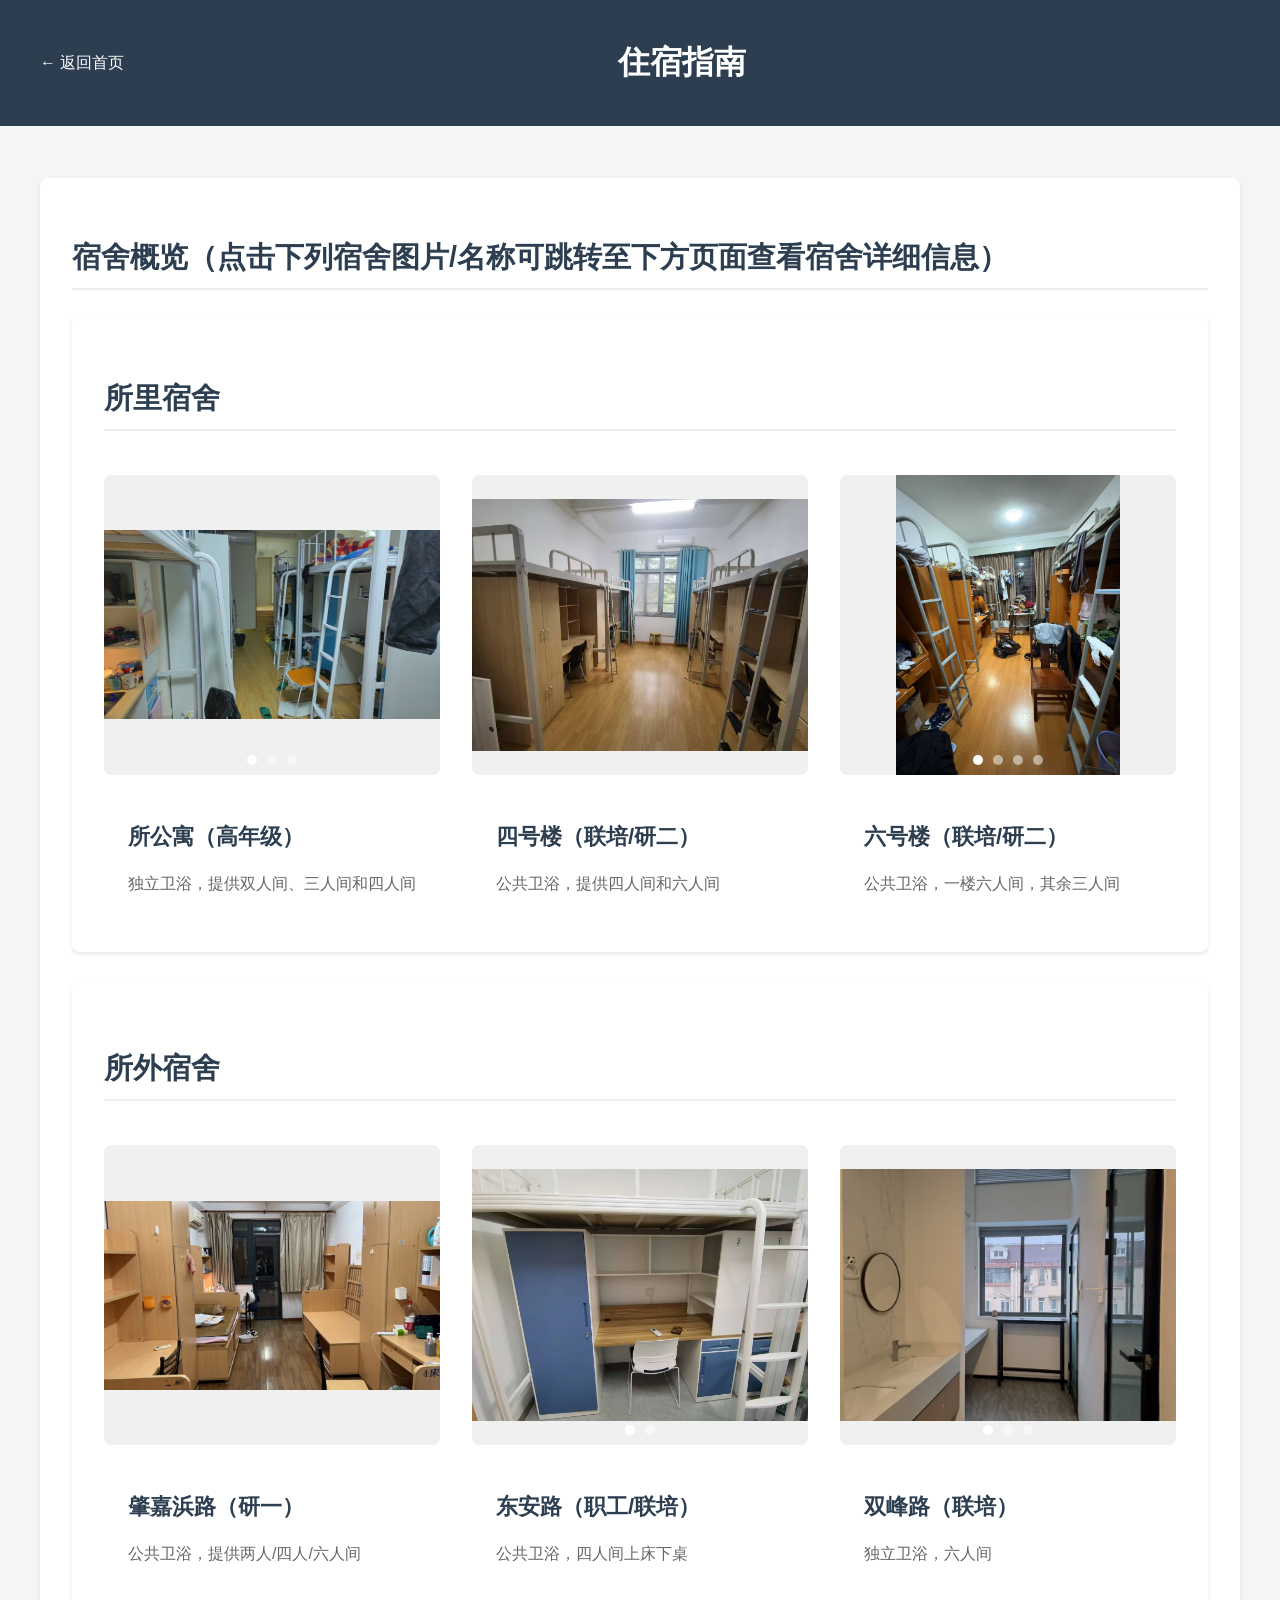
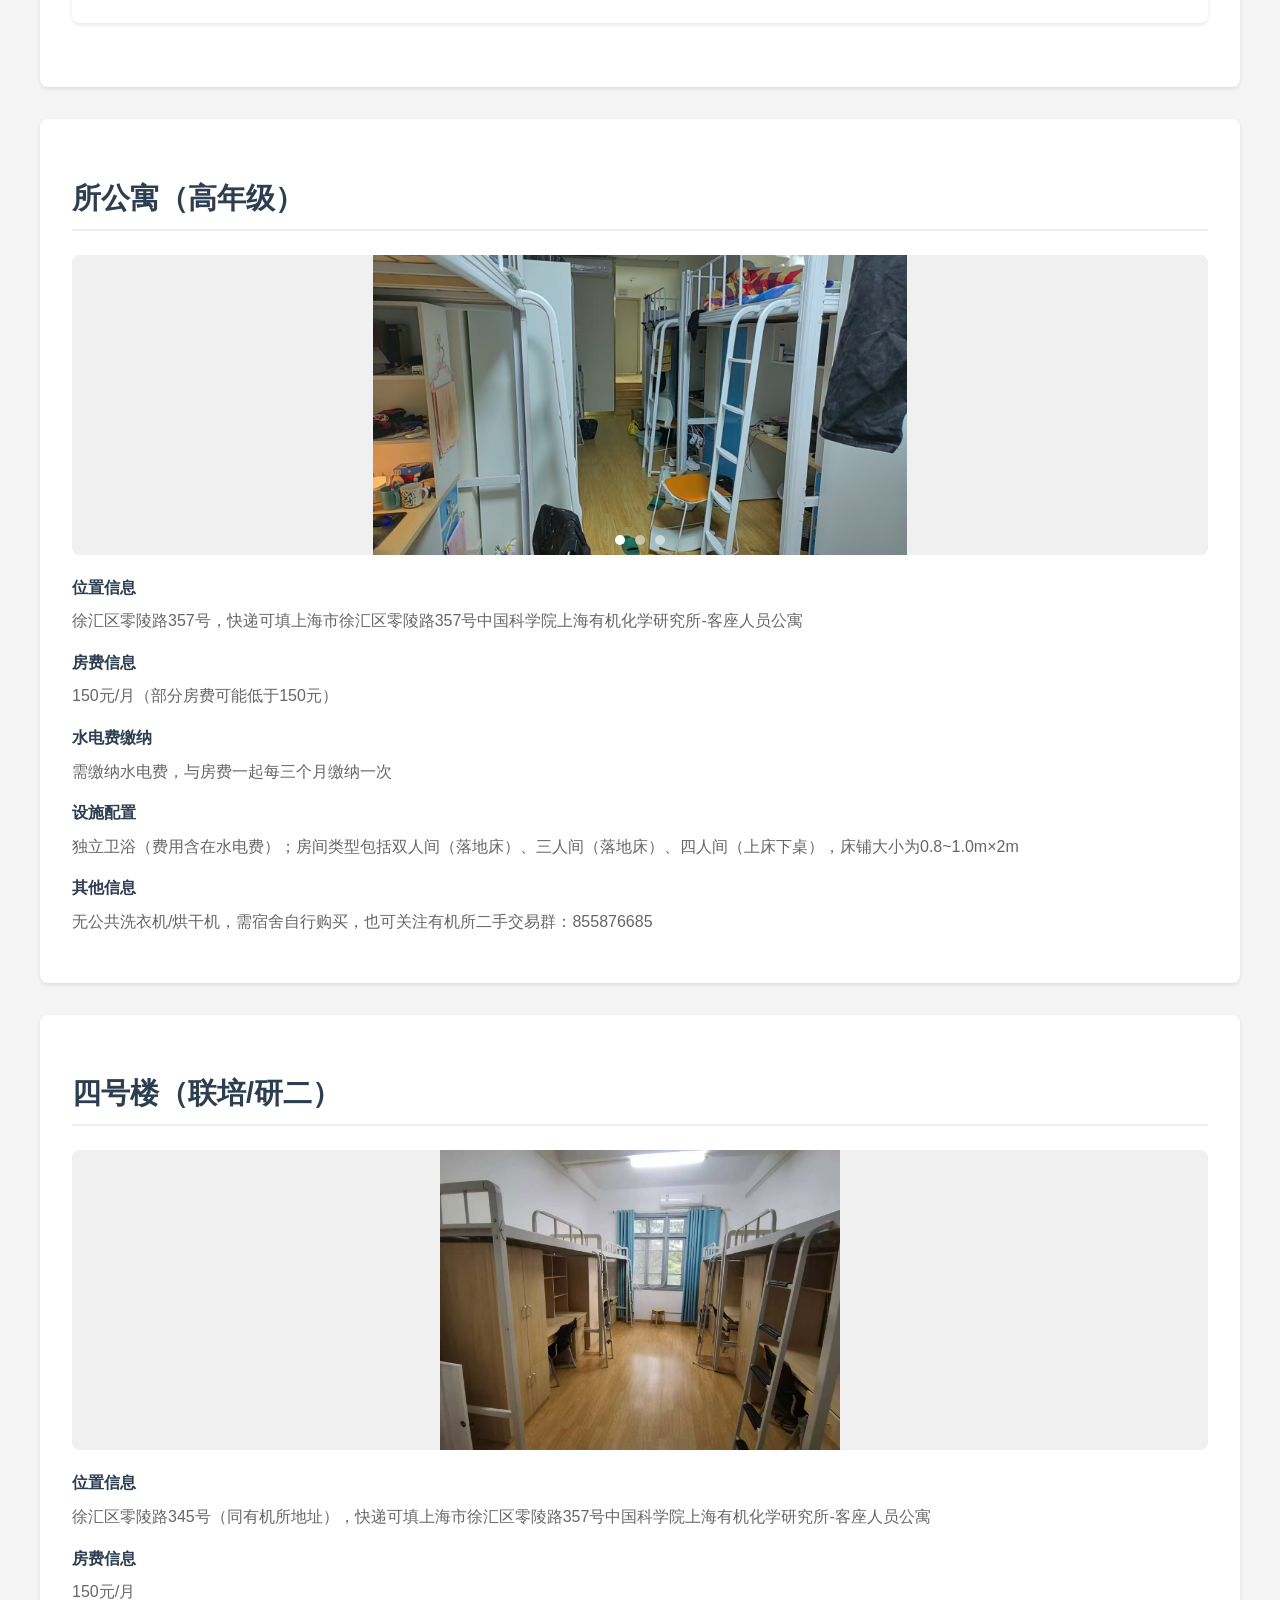
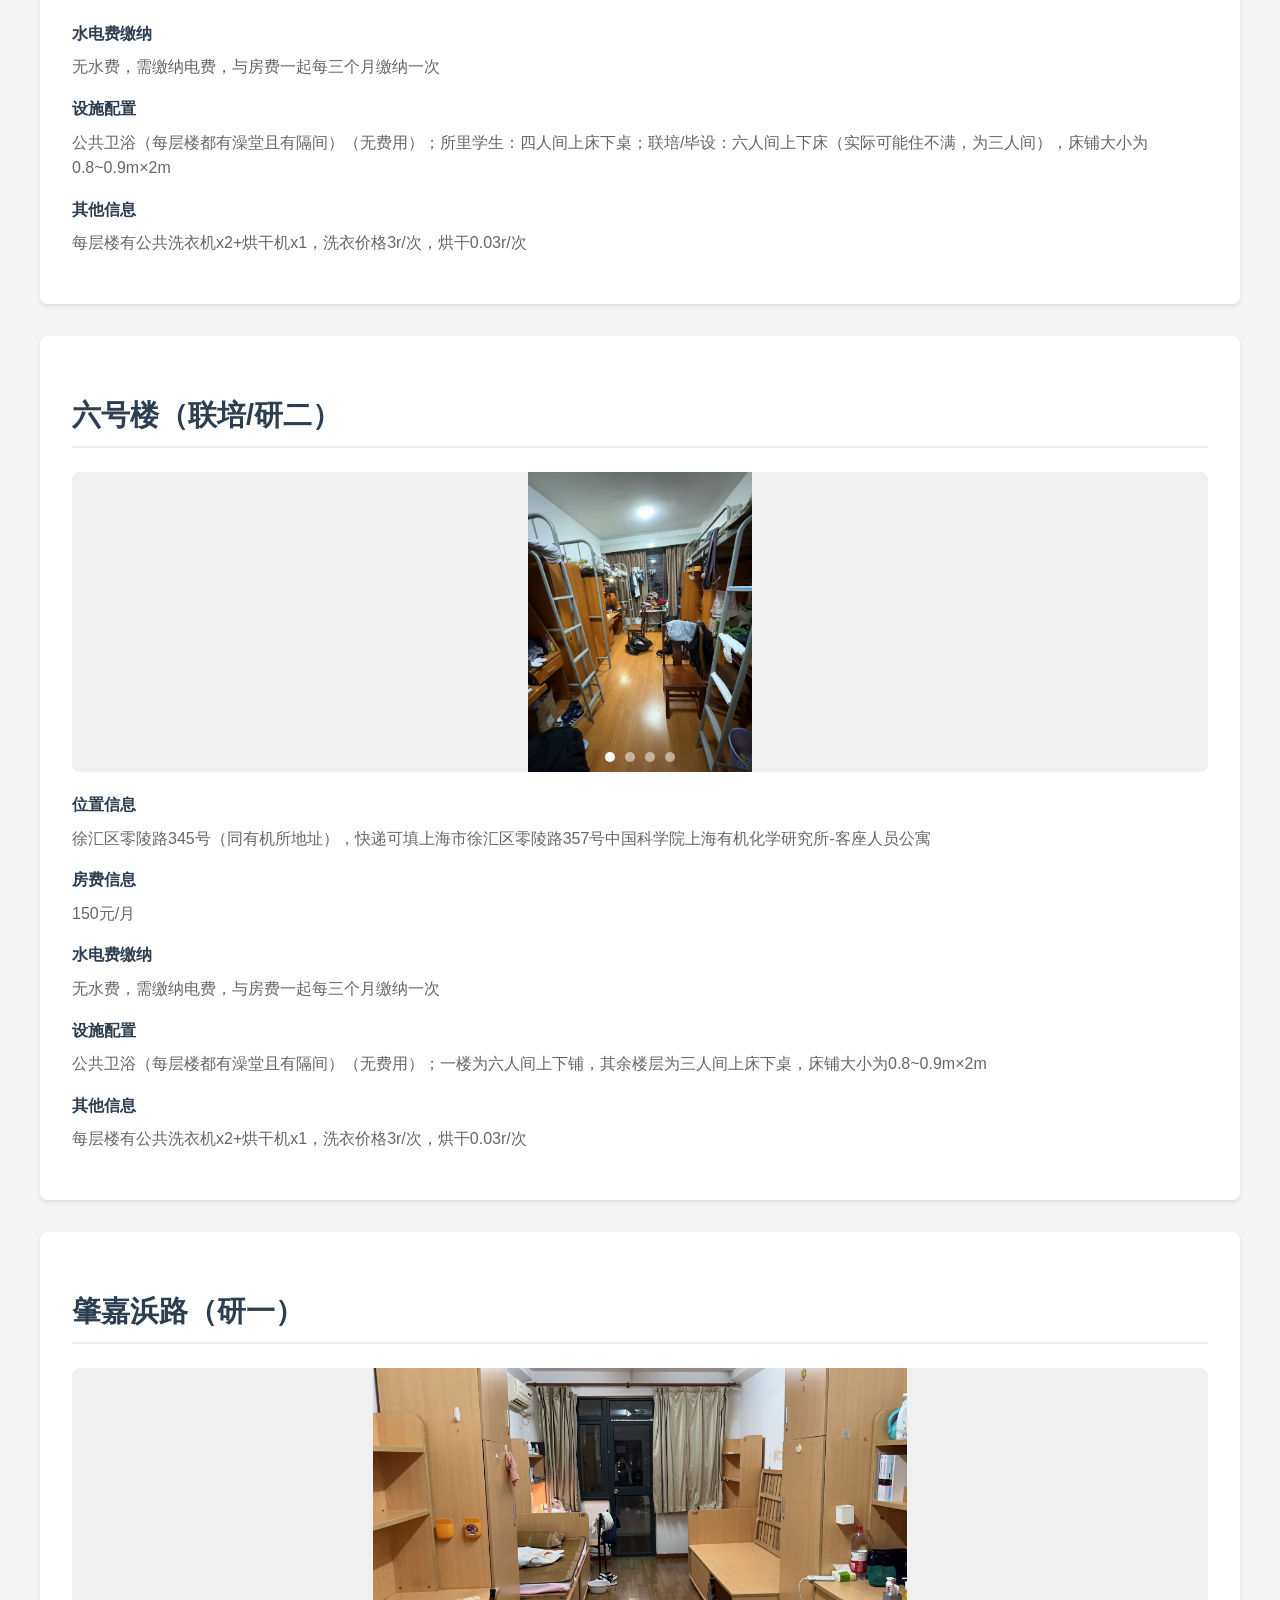
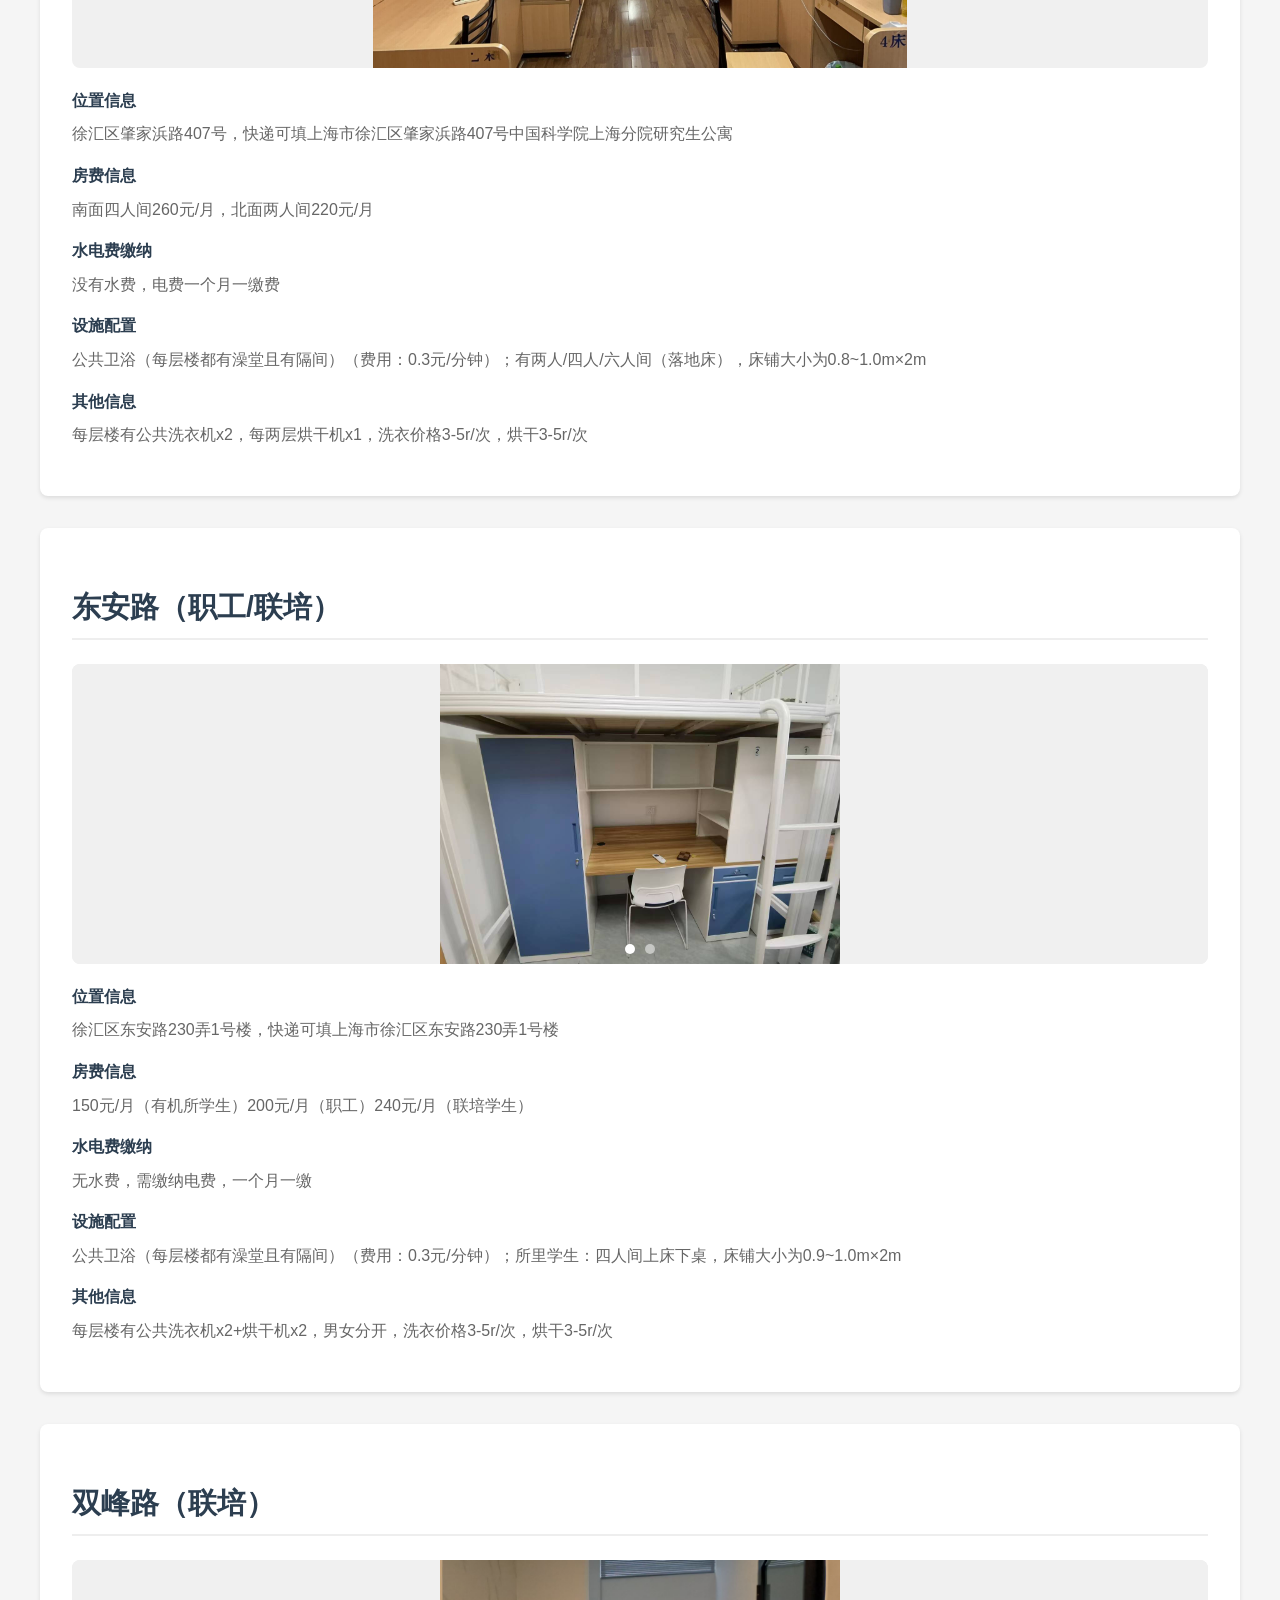
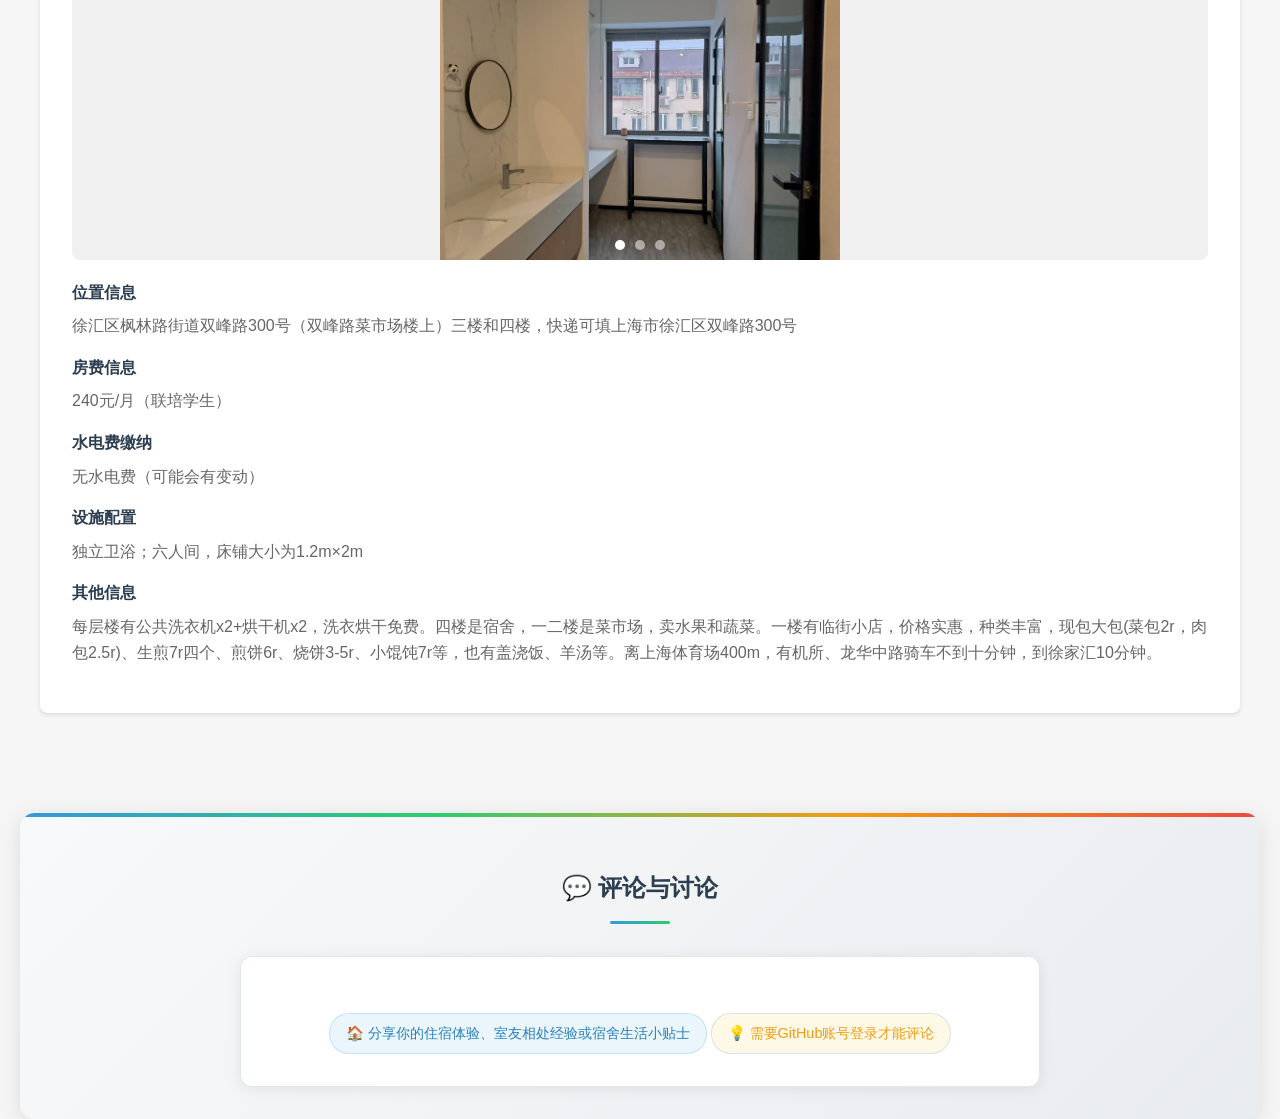
==== commit 870e63e1: "feat(评论系统): 为所有页面添加giscus评论功能 为网站所有主要页面添加基于GitHub Discussions的评论系统，包括： 1. 引入giscus客户端脚本 2. 添加评论区域HTM" ====
--- a/life/accommodation.html
+++ b/life/accommodation.html
@@ -6,6 +6,7 @@
     <title>住宿指南 - SIOC生活指南</title>
     <link rel="stylesheet" href="../assets/css/common.css">
     <link rel="stylesheet" href="../assets/css/accommodation.css">
+    <link rel="stylesheet" href="../assets/css/comments.css">
 </head>
 <body>
     <header>
@@ -19,12 +20,449 @@
     <main class="container">
         <section class="accommodation-section">
             <h2 class="section-title">宿舍概览（点击下列宿舍图片/名称可跳转至下方页面查看宿舍详细信息）</h2>
-            <div id="dorm-overview-inside"></div>
-            <div id="dorm-overview-outside"></div>
-        </section>
-        <div id="dorm-details-container"></div>
+            <div class="accommodation-section">
+                <h3 class="section-title">所里宿舍</h3>
+                <div class="dorm-grid">
+                    <div class="dorm-card" onclick="location.href='#inside-a'">
+                        <div class="image-gallery">
+                            <div class="gallery-container">
+                                <div class="gallery-item">
+                                    <img src="../assets/images/宿舍/所公寓/所公寓1.jpg" alt="所公寓 1">
+                                </div>
+                                <div class="gallery-item">
+                                    <img src="../assets/images/宿舍/所公寓/所公寓2.jpg" alt="所公寓 2">
+                                </div>
+                                <div class="gallery-item">
+                                    <img src="../assets/images/宿舍/所公寓/所公寓3.jpg" alt="所公寓 3">
+                                </div>
+                            </div>
+                            <div class="gallery-nav">
+                                <span class="gallery-dot active"></span>
+                                <span class="gallery-dot"></span>
+                                <span class="gallery-dot"></span>
+                            </div>
+                        </div>
+                        <div class="dorm-info">
+                            <h3 class="dorm-title">所公寓（高年级）</h3>
+                            <p class="dorm-details">独立卫浴，提供双人间、三人间和四人间</p>
+                        </div>
+                    </div>
+                    <div class="dorm-card" onclick="location.href='#inside-b'">
+                        <div class="image-gallery">
+                <div class="gallery-container">
+                    <div class="gallery-item">
+                        <img src="../assets/images/宿舍/四号楼/四号楼四人间.jpg" alt="四号楼四人间">
+                    </div>
+                </div>
+            </div>
+                        <div class="dorm-info">
+                            <h3 class="dorm-title">四号楼（联培/研二）</h3>
+                            <p class="dorm-details">公共卫浴，提供四人间和六人间</p>
+                        </div>
+                    </div>
+                    <div class="dorm-card" onclick="location.href='#inside-c'">
+                        <div class="image-gallery">
+                            <div class="gallery-container">
+                                <div class="gallery-item">
+                                    <img src="../assets/images/宿舍/六号楼/六号楼1.jpg" alt="六号楼宿舍 1">
+                                </div>
+                                <div class="gallery-item">
+                                    <img src="../assets/images/宿舍/六号楼/六号楼2.jpg" alt="六号楼宿舍 2">
+                                </div>
+                                <div class="gallery-item">
+                                    <img src="../assets/images/宿舍/六号楼/六号楼3.jpg" alt="六号楼宿舍 3">
+                                </div>
+                                <div class="gallery-item">
+                                    <img src="../assets/images/宿舍/六号楼/六号楼4.jpg" alt="六号楼宿舍 4">
+                                </div>
+                            </div>
+                            <div class="gallery-nav">
+                                <span class="gallery-dot active"></span>
+                                <span class="gallery-dot"></span>
+                                <span class="gallery-dot"></span>
+                                <span class="gallery-dot"></span>
+                            </div>
+                        </div>
+                        <div class="dorm-info">
+                            <h3 class="dorm-title">六号楼（联培/研二）</h3>
+                            <p class="dorm-details">公共卫浴，一楼六人间，其余三人间</p>
+                        </div>
+                    </div>
+                </div>
+            </div>
+            
+            <div class="accommodation-section">
+                <h3 class="section-title">所外宿舍</h3>
+                <div class="dorm-grid">
+                    <div class="dorm-card" onclick="location.href='#outside-d'">
+                        <div class="image-gallery">
+                            <div class="gallery-container">
+                                <div class="gallery-item">
+                                    <img src="../assets/images/宿舍/肇家浜路/肇家浜路.jpg" alt="肇嘉浜路宿舍">
+                                </div>
+                            </div>
+                        </div>
+                        <div class="dorm-info">
+                            <h3 class="dorm-title">肇嘉浜路（研一）</h3>
+                            <p class="dorm-details">公共卫浴，提供两人/四人/六人间</p>
+                        </div>
+                    </div>
+                    <div class="dorm-card" onclick="location.href='#outside-e'">
+                        <div class="image-gallery">
+                            <div class="gallery-container">
+                                <div class="gallery-item">
+                                    <img src="../assets/images/宿舍/东安路/东安路1.jpg" alt="东安路宿舍 1">
+                                </div>
+                                <div class="gallery-item">
+                                    <img src="../assets/images/宿舍/东安路/东安路2.jpg" alt="东安路宿舍 2">
+                                </div>
+                            </div>
+                            <div class="gallery-nav">
+                                <span class="gallery-dot active"></span>
+                                <span class="gallery-dot"></span>
+                            </div>
+                        </div>
+                        <div class="dorm-info">
+                            <h3 class="dorm-title">东安路（职工/联培）</h3>
+                            <p class="dorm-details">公共卫浴，四人间上床下桌</p>
+                        </div>
+                    </div>
+                    <div class="dorm-card" onclick="location.href='#outside-f'">
+                        <div class="image-gallery">
+                        <div class="gallery-container">
+                            <div class="gallery-item">
+                                <img src="../assets/images/宿舍/双峰路/双峰路2.jpg" alt="双峰路宿舍 2">
+                            </div>
+                            <div class="gallery-item">
+                                <img src="../assets/images/宿舍/双峰路/双峰路3.jpg" alt="双峰路宿舍 3">
+                            </div>
+                            <div class="gallery-item">
+                                <img src="../assets/images/宿舍/双峰路/双峰路4.jpg" alt="双峰路宿舍 4">
+                            </div>
+                        </div>
+                        <div class="gallery-nav">
+                            <span class="gallery-dot active"></span>
+                            <span class="gallery-dot"></span>
+                            <span class="gallery-dot"></span>
+                        </div>
+                    </div>
+                        <div class="dorm-info">
+                            <h3 class="dorm-title">双峰路（联培）</h3>
+                            <p class="dorm-details">独立卫浴，六人间</p>
+                        </div>
+                    </div>
+                </div>
+            </div>
+        </section>
+
+        <!-- 所里宿舍区域 -->
+        <section id="inside-a" class="accommodation-section">
+            <h2 class="section-title">所公寓（高年级）</h2>
+            <div class="image-gallery">
+                <div class="gallery-container">
+                    <div class="gallery-item">
+                        <img src="../assets/images/宿舍/所公寓/所公寓1.jpg" alt="所公寓 1">
+                    </div>
+                    <div class="gallery-item">
+                        <img src="../assets/images/宿舍/所公寓/所公寓2.jpg" alt="所公寓 2">
+                    </div>
+                    <div class="gallery-item">
+                        <img src="../assets/images/宿舍/所公寓/所公寓3.jpg" alt="所公寓 3">
+                    </div>
+                </div>
+                <div class="gallery-nav">
+                    <span class="gallery-dot active"></span>
+                    <span class="gallery-dot"></span>
+                    <span class="gallery-dot"></span>
+                </div>
+            </div>
+            <div class="info-section">
+                <div class="info-title">位置信息</div>
+                <div class="info-content">徐汇区零陵路357号，快递可填上海市徐汇区零陵路357号中国科学院上海有机化学研究所-客座人员公寓</div>
+                
+                <div class="info-title">房费信息</div>
+                <div class="info-content">150元/月（部分房费可能低于150元）</div>
+                
+                <div class="info-title">水电费缴纳</div>
+                <div class="info-content">需缴纳水电费，与房费一起每三个月缴纳一次</div>
+                
+                <div class="info-title">设施配置</div>
+                <div class="info-content">独立卫浴（费用含在水电费）；房间类型包括双人间（落地床）、三人间（落地床）、四人间（上床下桌），床铺大小为0.8~1.0m×2m</div>
+
+                <div class="info-title">其他信息</div>
+                <div class="info-content">无公共洗衣机/烘干机，需宿舍自行购买，也可关注有机所二手交易群：855876685</div>
+            </div>
+        </section>
+
+        <section id="inside-b" class="accommodation-section">
+            <h2 class="section-title">四号楼（联培/研二）</h2>
+            <div class="image-gallery">
+                <div class="gallery-container">
+                    <div class="gallery-item">
+                        <img src="../assets/images/宿舍/四号楼/四号楼四人间.jpg" alt="四号楼四人间">
+                    </div>
+                </div>
+            </div>
+            <div class="info-section">
+                <div class="info-title">位置信息</div>
+                <div class="info-content">徐汇区零陵路345号（同有机所地址），快递可填上海市徐汇区零陵路357号中国科学院上海有机化学研究所-客座人员公寓</div>
+                
+                <div class="info-title">房费信息</div>
+                <div class="info-content">150元/月</div>
+                
+                <div class="info-title">水电费缴纳</div>
+                <div class="info-content">无水费，需缴纳电费，与房费一起每三个月缴纳一次</div>
+                
+                <div class="info-title">设施配置</div>
+                <div class="info-content">公共卫浴（每层楼都有澡堂且有隔间）（无费用）；所里学生：四人间上床下桌；联培/毕设：六人间上下床（实际可能住不满，为三人间），床铺大小为0.8~0.9m×2m</div>
+
+                <div class="info-title">其他信息</div>
+                <div class="info-content">每层楼有公共洗衣机x2+烘干机x1，洗衣价格3r/次，烘干0.03r/次</div>
+            </div>
+        </section>
+
+        <section id="inside-c" class="accommodation-section">
+            <h2 class="section-title">六号楼（联培/研二）</h2>
+            <div class="image-gallery">
+                <div class="gallery-container">
+                    <div class="gallery-item">
+                        <img src="../assets/images/宿舍/六号楼/六号楼1.jpg" alt="六号楼宿舍 1">
+                    </div>
+                    <div class="gallery-item">
+                        <img src="../assets/images/宿舍/六号楼/六号楼2.jpg" alt="六号楼宿舍 2">
+                    </div>
+                    <div class="gallery-item">
+                        <img src="../assets/images/宿舍/六号楼/六号楼3.jpg" alt="六号楼宿舍 3">
+                    </div>
+                    <div class="gallery-item">
+                        <img src="../assets/images/宿舍/六号楼/六号楼4.jpg" alt="六号楼宿舍 4">
+                    </div>
+                </div>
+                <div class="gallery-nav">
+                    <span class="gallery-dot active"></span>
+                    <span class="gallery-dot"></span>
+                    <span class="gallery-dot"></span>
+                    <span class="gallery-dot"></span>
+                </div>
+            </div>
+            <div class="info-section">
+                <div class="info-title">位置信息</div>
+                <div class="info-content">徐汇区零陵路345号（同有机所地址），快递可填上海市徐汇区零陵路357号中国科学院上海有机化学研究所-客座人员公寓</div>
+                
+                <div class="info-title">房费信息</div>
+                <div class="info-content">150元/月</div>
+                
+                <div class="info-title">水电费缴纳</div>
+                <div class="info-content">无水费，需缴纳电费，与房费一起每三个月缴纳一次</div>
+                
+                <div class="info-title">设施配置</div>
+                <div class="info-content">公共卫浴（每层楼都有澡堂且有隔间）（无费用）；一楼为六人间上下铺，其余楼层为三人间上床下桌，床铺大小为0.8~0.9m×2m</div>
+
+                <div class="info-title">其他信息</div>
+                <div class="info-content">每层楼有公共洗衣机x2+烘干机x1，洗衣价格3r/次，烘干0.03r/次</div>
+            </div>
+        </section>
+
+        <!-- 所外宿舍区域 -->
+        <section id="outside-d" class="accommodation-section">
+            <h2 class="section-title">肇嘉浜路（研一）</h2>
+            <div class="image-gallery">
+                <div class="gallery-container">
+                    <div class="gallery-item">
+                                                <img src="../assets/images/宿舍/肇家浜路/肇家浜路.jpg" alt="肇嘉浜路宿舍">
+                    </div>
+                </div>
+            </div>
+            <div class="info-section">
+                <div class="info-title">位置信息</div>
+                <div class="info-content">徐汇区肇家浜路407号，快递可填上海市徐汇区肇家浜路407号中国科学院上海分院研究生公寓</div>
+                
+                <div class="info-title">房费信息</div>
+                <div class="info-content">南面四人间260元/月，北面两人间220元/月</div>
+                
+                <div class="info-title">水电费缴纳</div>
+                <div class="info-content">没有水费，电费一个月一缴费</div>
+                
+                <div class="info-title">设施配置</div>
+                <div class="info-content">公共卫浴（每层楼都有澡堂且有隔间）（费用：0.3元/分钟）；有两人/四人/六人间（落地床），床铺大小为0.8~1.0m×2m</div>
+
+                <div class="info-title">其他信息</div>
+                <div class="info-content">每层楼有公共洗衣机x2，每两层烘干机x1，洗衣价格3-5r/次，烘干3-5r/次</div>
+            </div>
+        </section>
+
+        <section id="outside-e" class="accommodation-section">
+            <h2 class="section-title">东安路（职工/联培）</h2>
+            <div class="image-gallery">
+                <div class="gallery-container">
+                    <div class="gallery-item">
+                                                <img src="../assets/images/宿舍/东安路/东安路1.jpg" alt="东安路宿舍 1">
+                    </div>
+                    <div class="gallery-item">
+                                                <img src="../assets/images/宿舍/东安路/东安路2.jpg" alt="东安路宿舍 2">
+                    </div>
+                </div>
+                <div class="gallery-nav">
+                    <span class="gallery-dot active"></span>
+                    <span class="gallery-dot"></span>
+                </div>
+            </div>
+            <div class="info-section">
+                <div class="info-title">位置信息</div>
+                <div class="info-content">徐汇区东安路230弄1号楼，快递可填上海市徐汇区东安路230弄1号楼</div>
+                
+                <div class="info-title">房费信息</div>
+                <div class="info-content">150元/月（有机所学生）200元/月（职工）240元/月（联培学生）</div>
+                
+                <div class="info-title">水电费缴纳</div>
+                <div class="info-content">无水费，需缴纳电费，一个月一缴</div>
+                
+                <div class="info-title">设施配置</div>
+                <div class="info-content">公共卫浴（每层楼都有澡堂且有隔间）（费用：0.3元/分钟）；所里学生：四人间上床下桌，床铺大小为0.9~1.0m×2m</div>
+
+                <div class="info-title">其他信息</div>
+                <div class="info-content">每层楼有公共洗衣机x2+烘干机x2，男女分开，洗衣价格3-5r/次，烘干3-5r/次</div>
+            </div>
+        </section>
+
+        <section id="outside-f" class="accommodation-section">
+            <h2 class="section-title">双峰路（联培）</h2>
+            <div class="image-gallery">
+                <div class="gallery-container">
+                    <div class="gallery-item">
+                                                <img src="../assets/images/宿舍/双峰路/双峰路2.jpg" alt="双峰路宿舍 2">
+                    </div>
+                    <div class="gallery-item">
+                                                <img src="../assets/images/宿舍/双峰路/双峰路3.jpg" alt="双峰路宿舍 3">
+                    </div>
+                    <div class="gallery-item">
+                                                <img src="../assets/images/宿舍/双峰路/双峰路4.jpg" alt="双峰路宿舍 4">
+                    </div>
+                </div>
+                <div class="gallery-nav">
+                    <span class="gallery-dot active"></span>
+                    <span class="gallery-dot"></span>
+                    <span class="gallery-dot"></span>
+                </div>
+            </div>
+            <div class="info-section">
+                <div class="info-title">位置信息</div>
+                <div class="info-content">徐汇区枫林路街道双峰路300号（双峰路菜市场楼上）三楼和四楼，快递可填上海市徐汇区双峰路300号</div>
+                
+                <div class="info-title">房费信息</div>
+                <div class="info-content">240元/月（联培学生）</div>
+                
+                <div class="info-title">水电费缴纳</div>
+                <div class="info-content">无水电费（可能会有变动）</div>
+                
+                <div class="info-title">设施配置</div>
+                <div class="info-content">独立卫浴；六人间，床铺大小为1.2m×2m</div>
+
+                <div class="info-title">其他信息</div>
+                <div class="info-content">每层楼有公共洗衣机x2+烘干机x2，洗衣烘干免费。四楼是宿舍，一二楼是菜市场，卖水果和蔬菜。一楼有临街小店，价格实惠，种类丰富，现包大包(菜包2r，肉包2.5r)、生煎7r四个、煎饼6r、烧饼3-5r、小馄饨7r等，也有盖浇饭、羊汤等。离上海体育场400m，有机所、龙华中路骑车不到十分钟，到徐家汇10分钟。</div>
+            </div>
+        </section>
     </main>
 
-    <script src="../assets/js/accommodation.js"></script>
+    <!-- 评论与讨论区域 -->
+    <section class="comments-section container">
+        <div class="comments-container">
+            <h3 class="comments-title">💬 评论与讨论</h3>
+            <div id="giscus-container">
+                <script src="https://giscus.app/client.js"
+                        data-repo="jiaodu1307/sioc-life"
+                        data-repo-id="R_kgDOOV7PfQ"
+                        data-category="General"
+                        data-category-id="DIC_kwDOOV7Pfc4CxHjU"
+                        data-mapping="pathname"
+                        data-strict="0"
+                        data-reactions-enabled="1"
+                        data-emit-metadata="0"
+                        data-input-position="bottom"
+                        data-theme="preferred_color_scheme"
+                        data-lang="zh-CN"
+                        crossorigin="anonymous"
+                        async>
+            </script>
+            <div class="comments-info">
+                <p>🏠 分享你的住宿体验、室友相处经验或宿舍生活小贴士</p>
+                <p>💡 需要GitHub账号登录才能评论</p>
+            </div>
+        </div>
+    </section>
+
+    <script>
+        document.addEventListener('DOMContentLoaded', function() {
+            // 更新照片轮播
+            const setupImageGalleries = () => {
+                const galleries = document.querySelectorAll('.image-gallery');
+                galleries.forEach(gallery => {
+                    const container = gallery.querySelector('.gallery-container');
+                    const items = container.querySelectorAll('.gallery-item');
+                    const dotsContainer = gallery.querySelector('.gallery-nav');
+                    
+                    // 只处理有多张图片的画廊
+                    if (items.length > 1 && dotsContainer) {
+                        const dots = dotsContainer.querySelectorAll('.gallery-dot');
+                        let currentIndex = 0;
+                        let intervalId = null;
+
+                        const showSlide = (index) => {
+                            container.style.transform = `translateX(-${index * 100}%)`;
+                            dots.forEach((dot, i) => {
+                                dot.classList.toggle('active', i === index);
+                            });
+                            currentIndex = index;
+                        };
+
+                        const startAutoPlay = () => {
+                            stopAutoPlay(); // 清除之前的定时器
+                            intervalId = setInterval(() => {
+                                const nextIndex = (currentIndex + 1) % items.length;
+                                showSlide(nextIndex);
+                            }, 5000);
+                        };
+
+                        const stopAutoPlay = () => {
+                            if (intervalId) {
+                                clearInterval(intervalId);
+                                intervalId = null;
+                            }
+                        };
+
+                        // 初始化显示第一张
+                        showSlide(0);
+
+                        // 点击导航点切换
+                        dots.forEach((dot, index) => {
+                            dot.addEventListener('click', () => {
+                                stopAutoPlay();
+                                showSlide(index);
+                                startAutoPlay(); // 点击后重新开始自动播放
+                            });
+                        });
+
+                        // 鼠标悬停时停止自动播放
+                        gallery.addEventListener('mouseenter', stopAutoPlay);
+                        gallery.addEventListener('mouseleave', startAutoPlay);
+
+                        // 开始自动播放
+                        startAutoPlay();
+                    } else if (items.length === 1 && items[0].querySelector('.no-image-placeholder')) {
+                        // 如果只有一个项目且是占位符，移除导航（如果存在）
+                        if (dotsContainer) {
+                            dotsContainer.remove();
+                        }
+                    }
+                });
+            };
+
+            // 初始化照片显示
+            setupImageGalleries();
+
+            // 初始化照片显示
+            updateExistingImages();
+        });
+    </script>
 </body>
 </html>
--- a/assets/css/comments.css
+++ b/assets/css/comments.css
@@ -0,0 +1,180 @@
+/* Giscus评论系统自定义样式 */
+
+/* 评论区域容器 */
+.comments-section {
+    margin-top: 3rem;
+    padding: 2rem 20px;
+    background: linear-gradient(135deg, #f8f9fa 0%, #e9ecef 100%);
+    border-radius: 15px;
+    box-shadow: 0 4px 20px rgba(0, 0, 0, 0.1);
+    position: relative;
+    overflow: hidden;
+}
+
+.comments-section::before {
+    content: '';
+    position: absolute;
+    top: 0;
+    left: 0;
+    right: 0;
+    height: 4px;
+    background: linear-gradient(90deg, #3498db, #2ecc71, #f39c12, #e74c3c);
+    border-radius: 15px 15px 0 0;
+}
+
+.comments-container {
+    max-width: 800px;
+    margin: 0 auto;
+    position: relative;
+}
+
+/* 评论标题样式 */
+.comments-title {
+    text-align: center;
+    color: #2c3e50;
+    margin-bottom: 2rem;
+    font-size: 1.5rem;
+    font-weight: 600;
+    position: relative;
+    padding-bottom: 1rem;
+}
+
+.comments-title::after {
+    content: '';
+    position: absolute;
+    bottom: 0;
+    left: 50%;
+    transform: translateX(-50%);
+    width: 60px;
+    height: 3px;
+    background: linear-gradient(90deg, #3498db, #2ecc71);
+    border-radius: 2px;
+}
+
+/* Giscus容器样式 */
+#giscus-container {
+    background: white;
+    border-radius: 12px;
+    padding: 1.5rem;
+    box-shadow: 0 2px 15px rgba(0, 0, 0, 0.08);
+    border: 1px solid #e1e8ed;
+    transition: all 0.3s ease;
+}
+
+#giscus-container:hover {
+    box-shadow: 0 4px 25px rgba(0, 0, 0, 0.12);
+    transform: translateY(-2px);
+}
+
+/* 评论说明文字 */
+.comments-info {
+    text-align: center;
+    margin-top: 1.5rem;
+    font-size: 0.9rem;
+    color: #666;
+    line-height: 1.6;
+}
+
+.comments-info p {
+    margin: 0.5rem 0;
+    padding: 0.5rem 1rem;
+    background: rgba(255, 255, 255, 0.7);
+    border-radius: 20px;
+    display: inline-block;
+    border: 1px solid rgba(52, 152, 219, 0.2);
+}
+
+.comments-info p:first-child {
+    background: rgba(52, 152, 219, 0.1);
+    color: #2980b9;
+}
+
+.comments-info p:last-child {
+    background: rgba(241, 196, 15, 0.1);
+    color: #f39c12;
+}
+
+/* 响应式设计 */
+@media (max-width: 768px) {
+    .comments-section {
+        margin-top: 2rem;
+        padding: 1.5rem 15px;
+        border-radius: 10px;
+    }
+    
+    .comments-title {
+        font-size: 1.3rem;
+        margin-bottom: 1.5rem;
+    }
+    
+    #giscus-container {
+        padding: 1rem;
+        border-radius: 8px;
+    }
+    
+    .comments-info {
+        font-size: 0.85rem;
+    }
+    
+    .comments-info p {
+        display: block;
+        margin: 0.8rem auto;
+        max-width: 280px;
+    }
+}
+
+/* 深色主题适配 */
+@media (prefers-color-scheme: dark) {
+    .comments-section {
+        background: linear-gradient(135deg, #2c3e50 0%, #34495e 100%);
+    }
+    
+    .comments-title {
+        color: #ecf0f1;
+    }
+    
+    #giscus-container {
+        background: #34495e;
+        border-color: #4a5f7a;
+    }
+    
+    .comments-info {
+        color: #bdc3c7;
+    }
+    
+    .comments-info p {
+        background: rgba(52, 73, 94, 0.7);
+        border-color: rgba(52, 152, 219, 0.3);
+    }
+    
+    .comments-info p:first-child {
+        background: rgba(52, 152, 219, 0.2);
+        color: #5dade2;
+    }
+    
+    .comments-info p:last-child {
+        background: rgba(241, 196, 15, 0.2);
+        color: #f4d03f;
+    }
+}
+
+/* 动画效果 */
+.comments-section {
+    animation: fadeInUp 0.6s ease-out;
+}
+
+@keyframes fadeInUp {
+    from {
+        opacity: 0;
+        transform: translateY(30px);
+    }
+    to {
+        opacity: 1;
+        transform: translateY(0);
+    }
+}
+
+/* Giscus iframe 自定义样式 */
+.giscus-frame {
+    border-radius: 8px !important;
+}
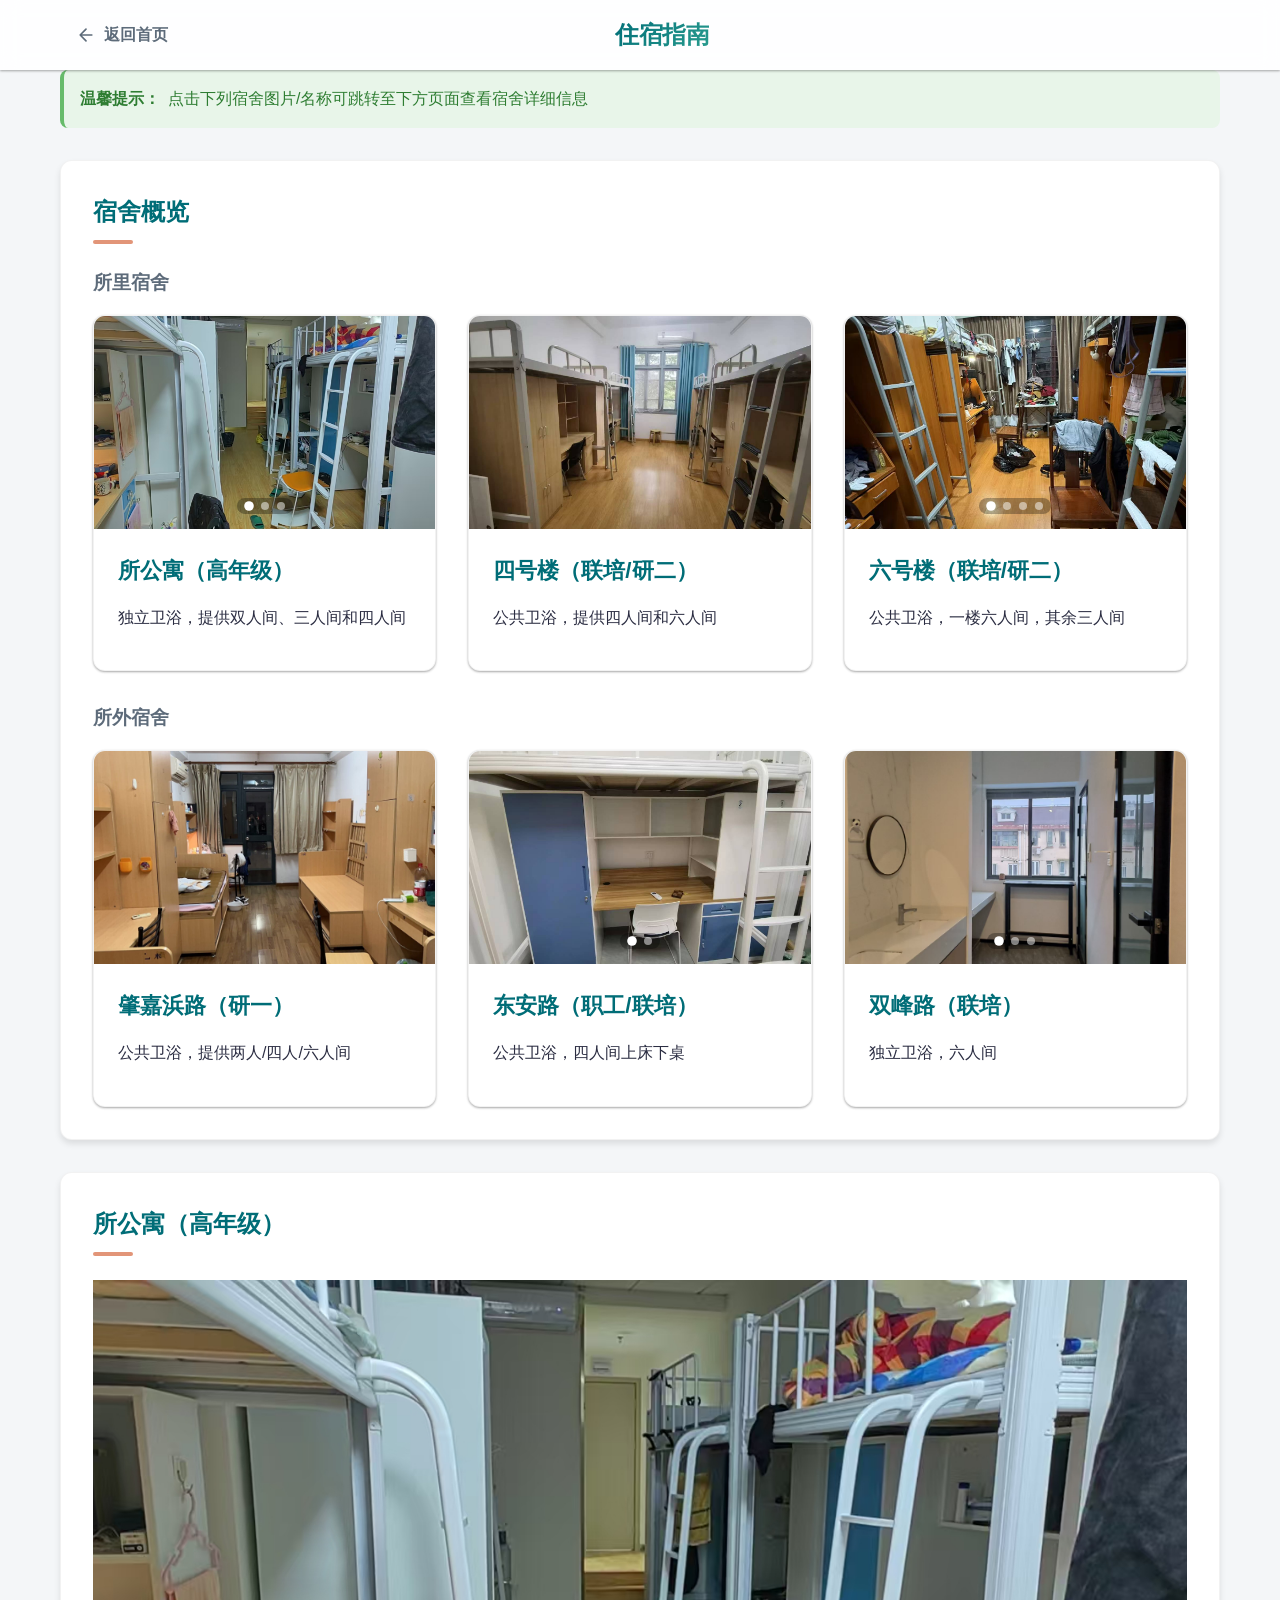
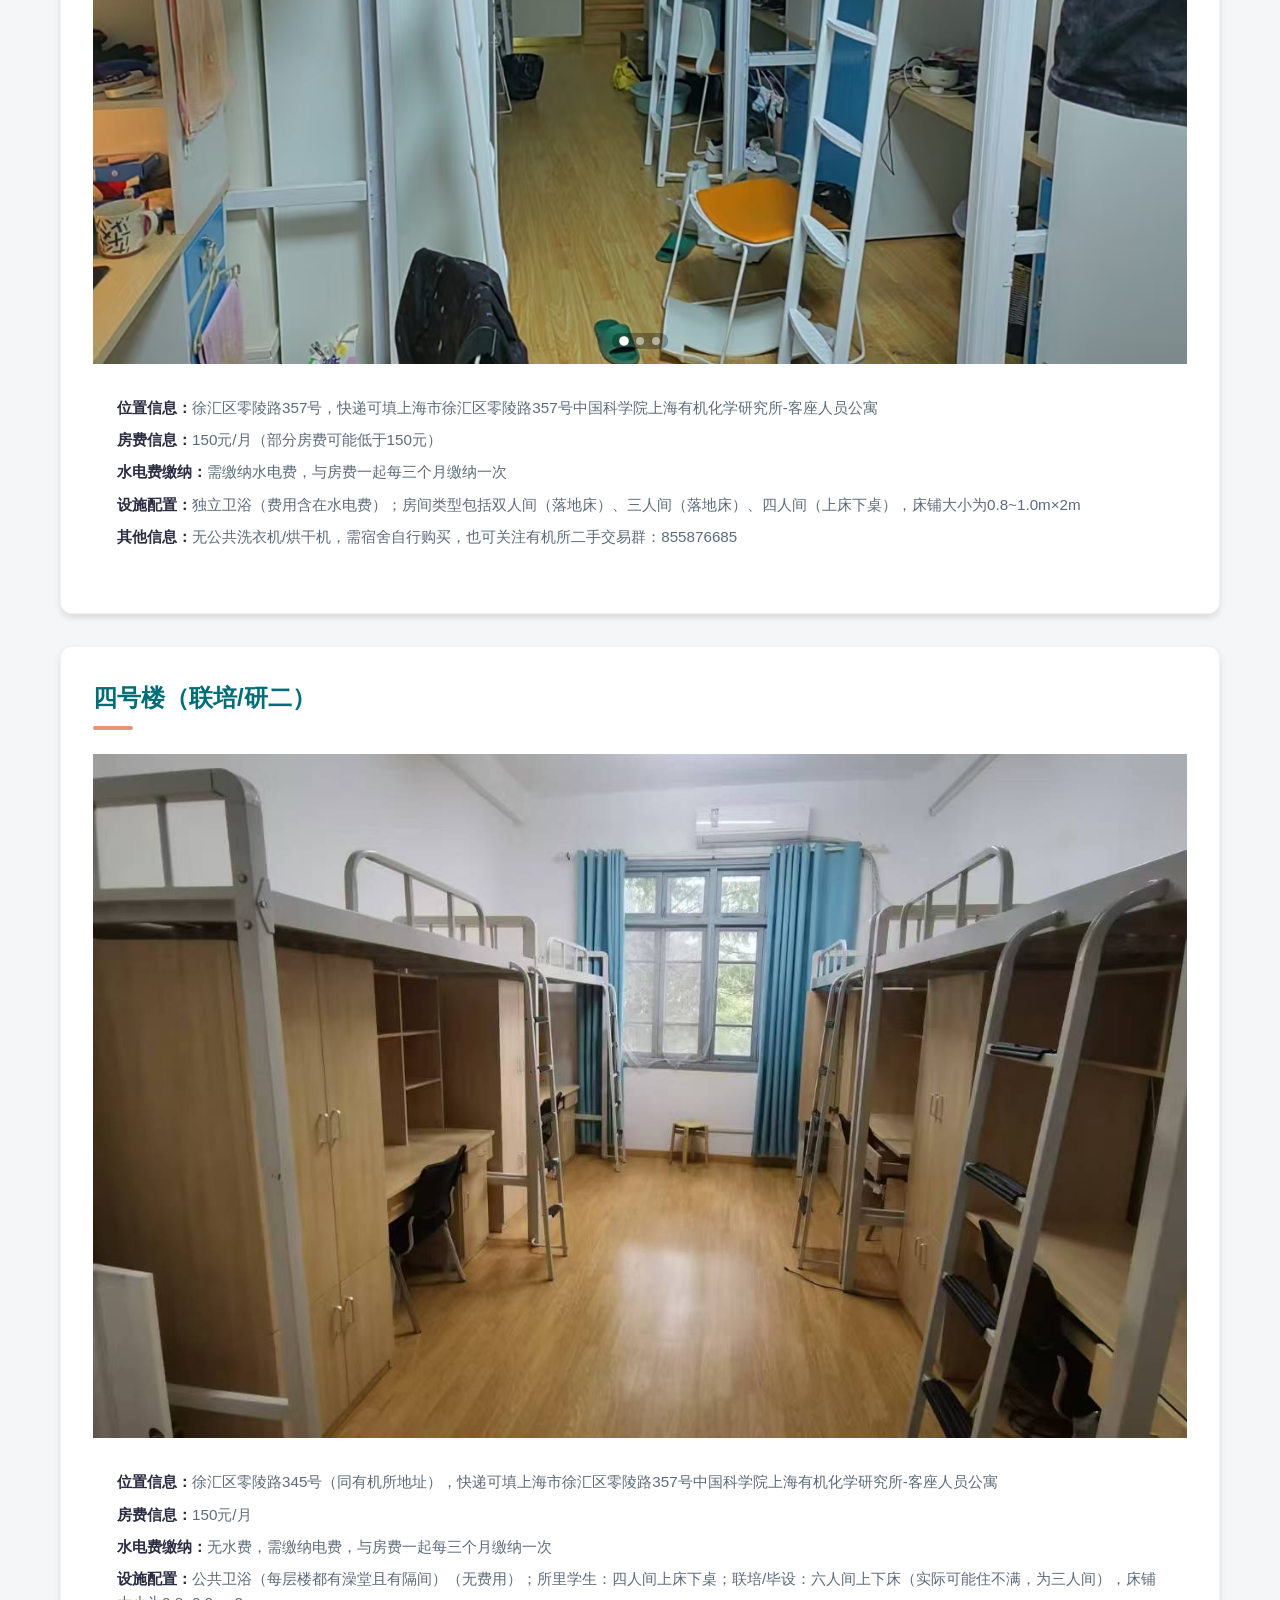
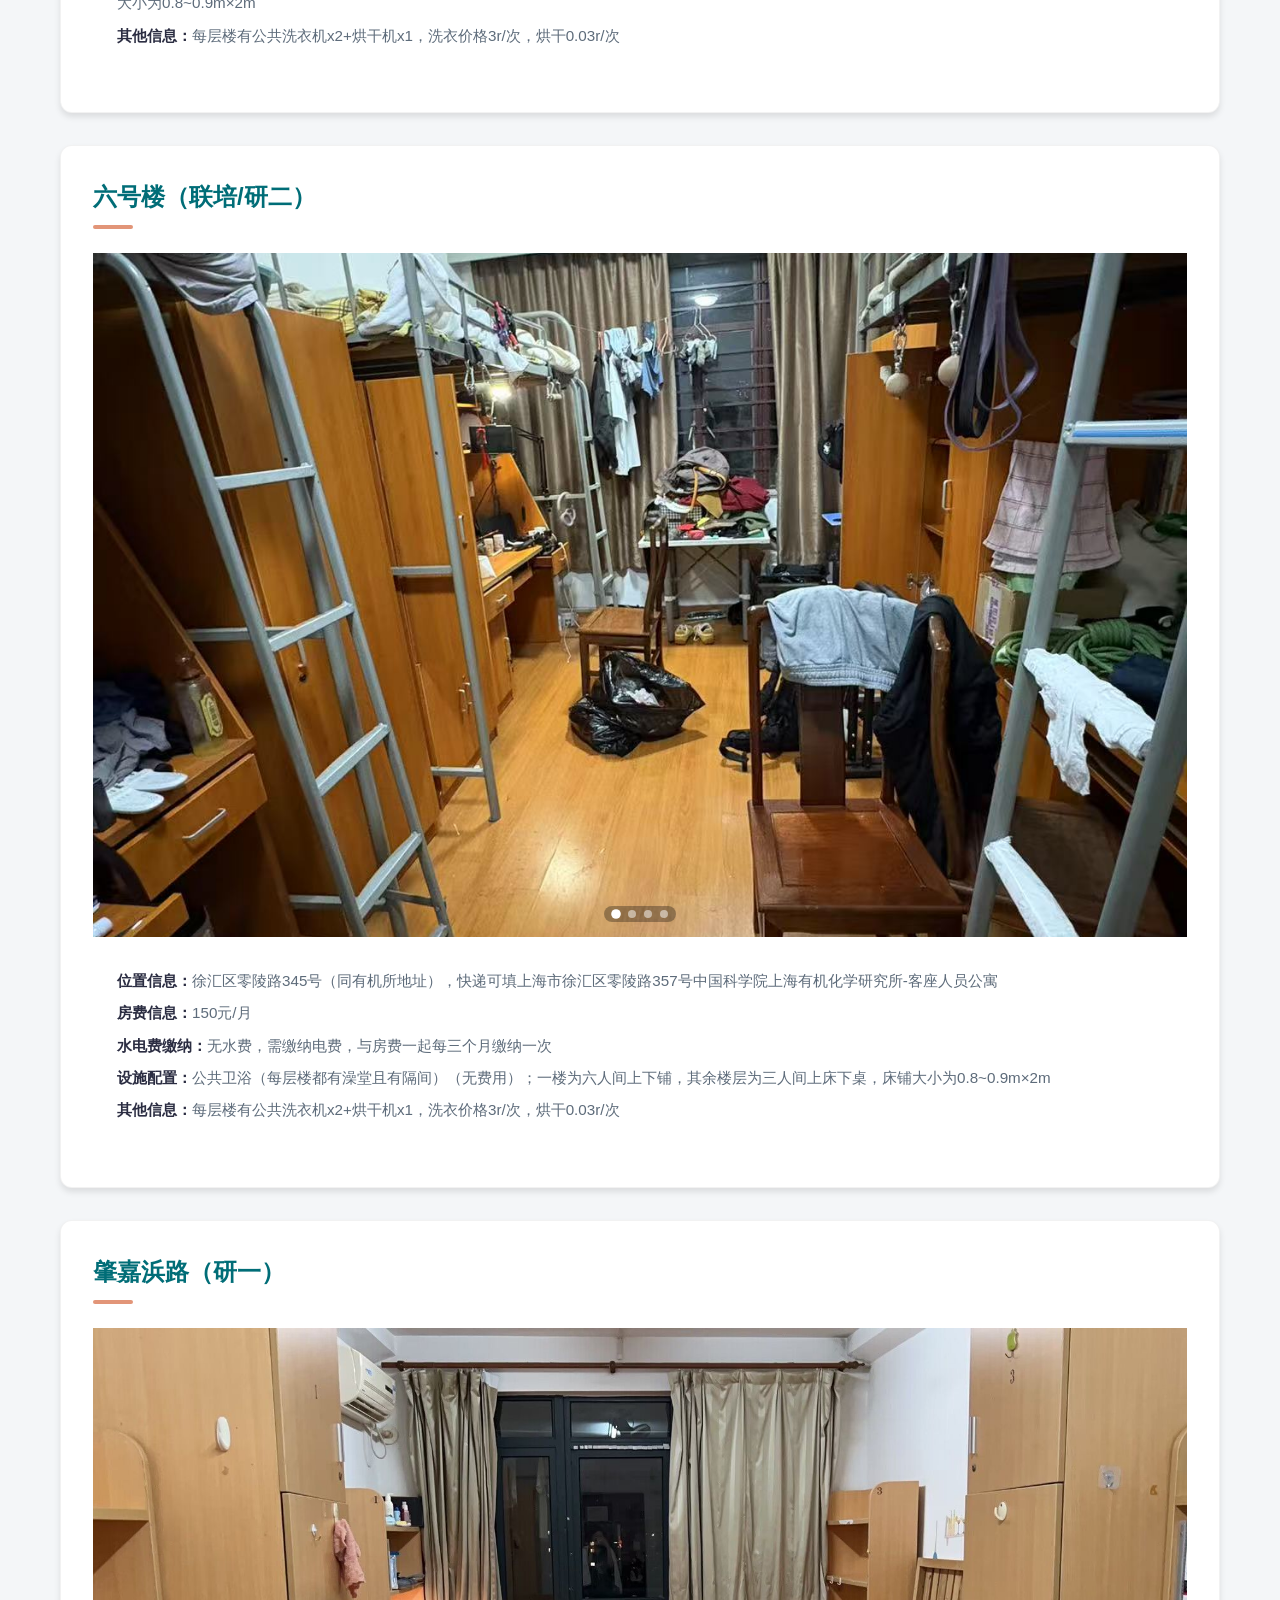
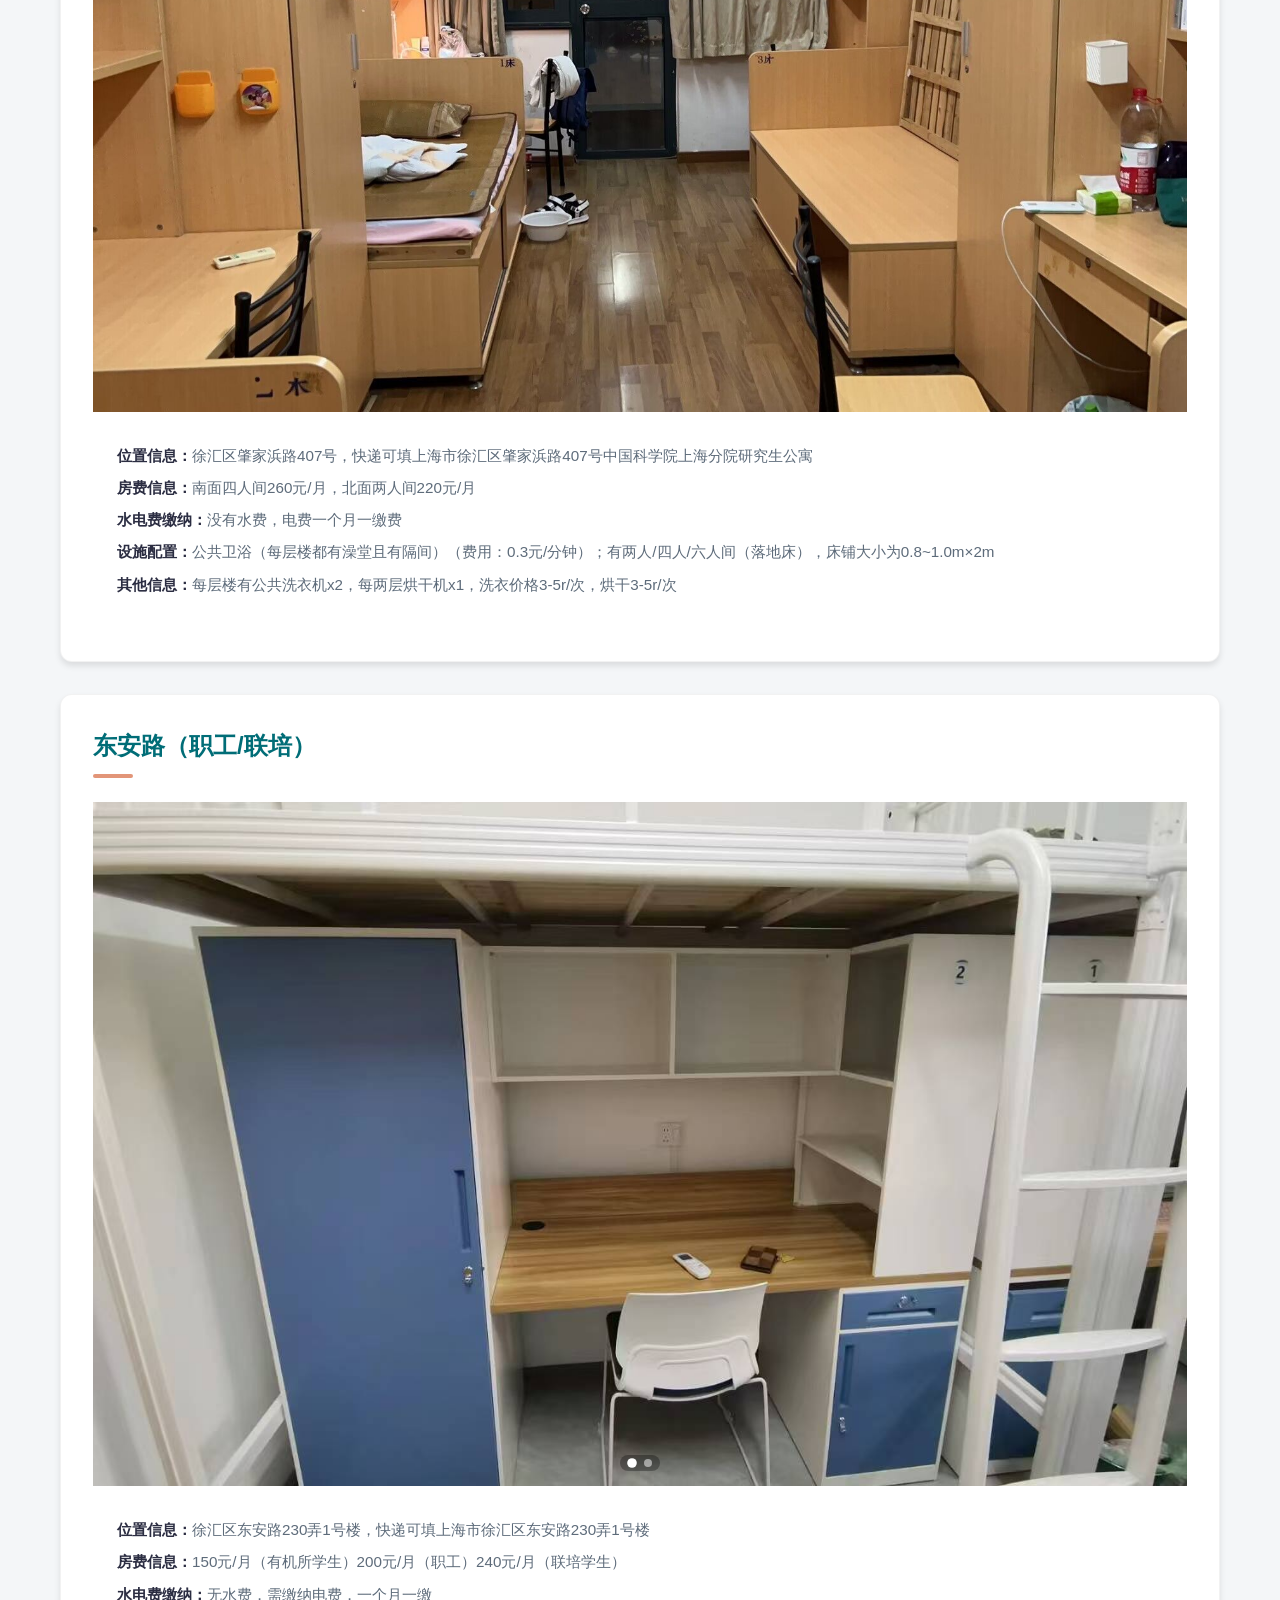
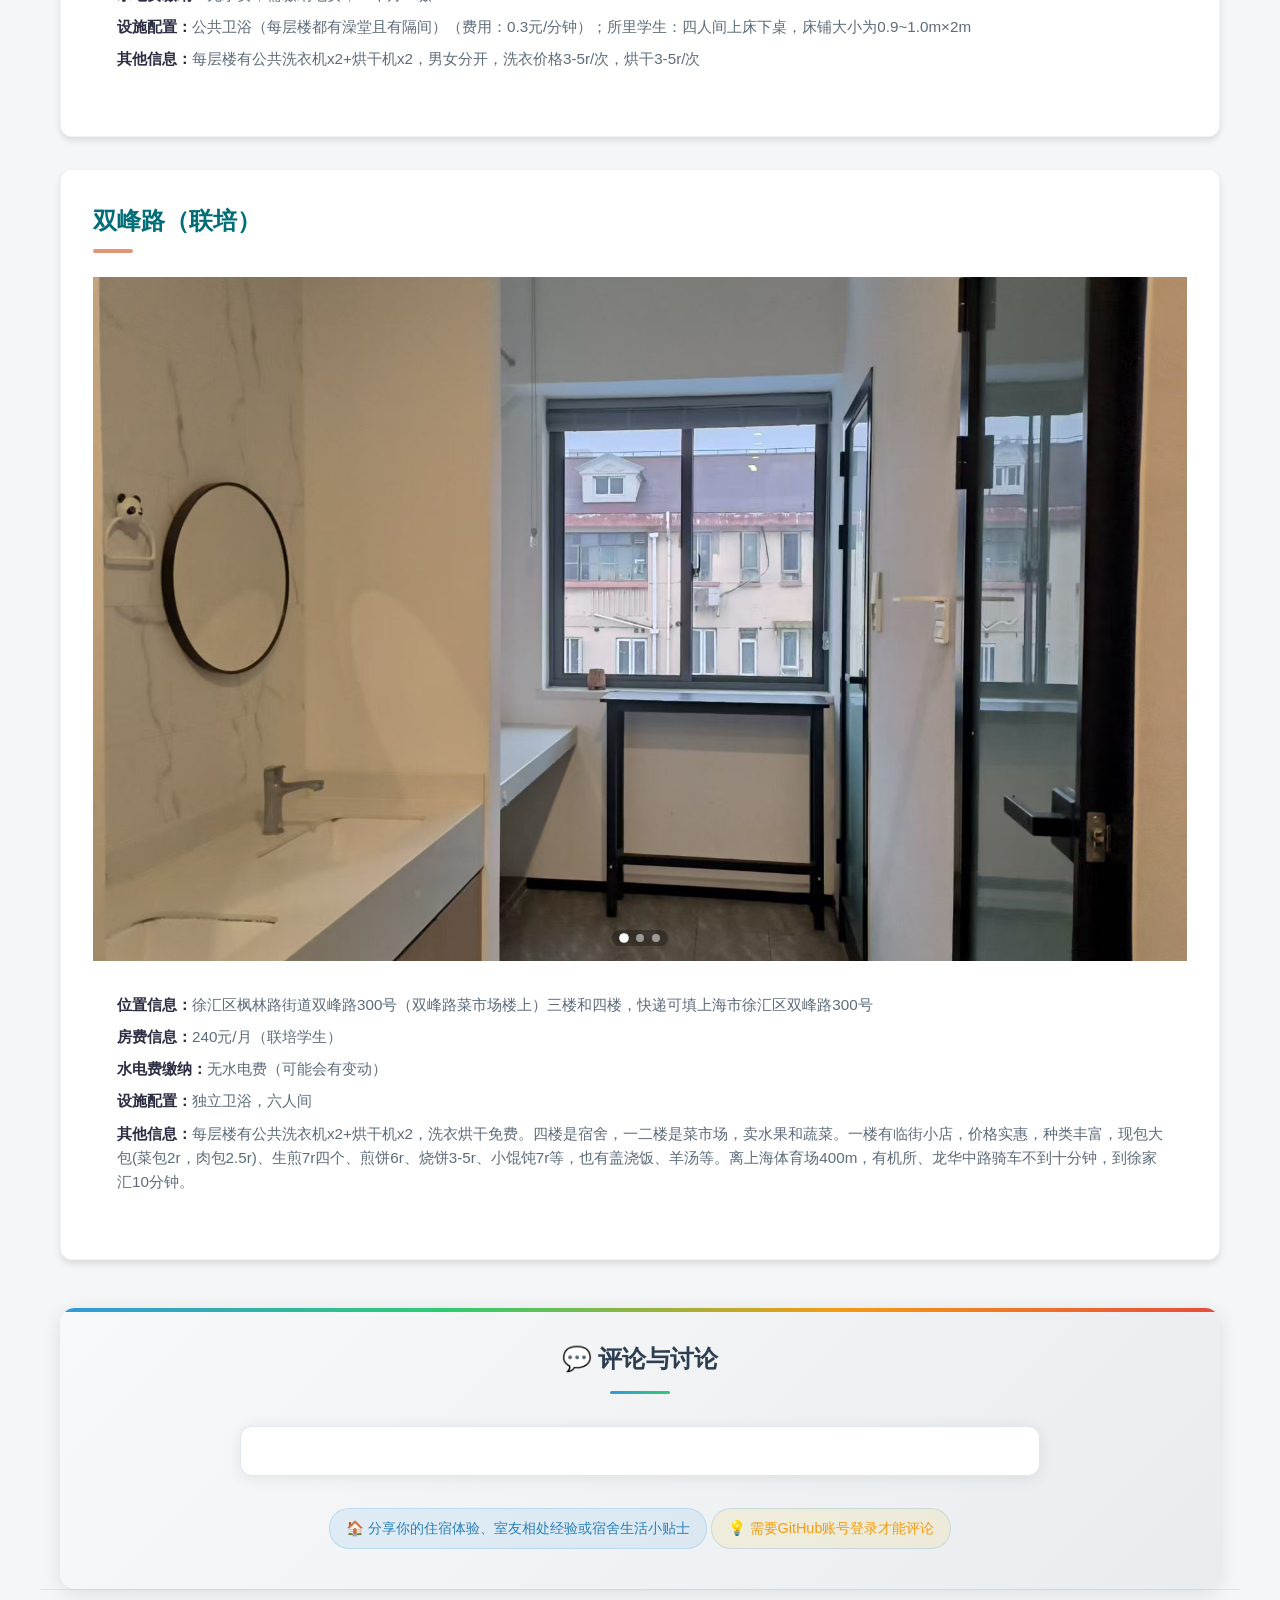
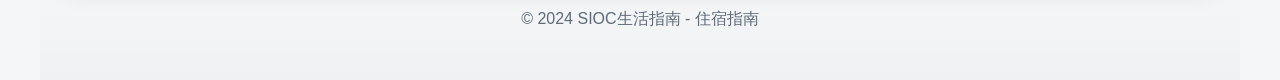
==== commit 4dee8c8d: "feat(ui): 全面重构UI设计并优化交互体验 重构整体UI设计，引入现代化配色方案和组件样式 添加淡入动画和滚动交互效果提升用户体验 统一各页面布局和样式，增强视觉一致性 优化卡片、按钮等组件的" ====
--- a/life/accommodation.html
+++ b/life/accommodation.html
@@ -11,17 +11,24 @@
 <body>
     <header>
         <div class="header-content">
-            <a href="../index.html" class="back-link">← 返回首页</a>
+            <a href="../index.html" class="back-link">
+                <svg width="20" height="20" viewBox="0 0 24 24" fill="none" stroke="currentColor" stroke-width="2" stroke-linecap="round" stroke-linejoin="round" style="margin-right: 8px;"><path d="M19 12H5M12 19l-7-7 7-7"/></svg>
+                返回首页
+            </a>
             <h1>住宿指南</h1>
-            <div></div> <!-- Empty div for spacing with flexbox -->
+            <div style="width: 80px;"></div>
         </div>
     </header>
 
     <main class="container">
-        <section class="accommodation-section">
-            <h2 class="section-title">宿舍概览（点击下列宿舍图片/名称可跳转至下方页面查看宿舍详细信息）</h2>
-            <div class="accommodation-section">
-                <h3 class="section-title">所里宿舍</h3>
+        <div class="tips fade-element">
+            <strong>温馨提示：</strong>点击下列宿舍图片/名称可跳转至下方页面查看宿舍详细信息
+        </div>
+        <section class="accommodation-section fade-element">
+            <h2 class="section-title">宿舍概览</h2>
+            
+            <div style="margin-bottom: 2rem;">
+                <h3 style="font-size: 1.2rem; margin-bottom: 1rem; color: var(--text-light);">所里宿舍</h3>
                 <div class="dorm-grid">
                     <div class="dorm-card" onclick="location.href='#inside-a'">
                         <div class="image-gallery">
@@ -49,12 +56,12 @@
                     </div>
                     <div class="dorm-card" onclick="location.href='#inside-b'">
                         <div class="image-gallery">
-                <div class="gallery-container">
-                    <div class="gallery-item">
-                        <img src="../assets/images/宿舍/四号楼/四号楼四人间.jpg" alt="四号楼四人间">
-                    </div>
-                </div>
-            </div>
+                            <div class="gallery-container">
+                                <div class="gallery-item">
+                                    <img src="../assets/images/宿舍/四号楼/四号楼四人间.jpg" alt="四号楼四人间">
+                                </div>
+                            </div>
+                        </div>
                         <div class="dorm-info">
                             <h3 class="dorm-title">四号楼（联培/研二）</h3>
                             <p class="dorm-details">公共卫浴，提供四人间和六人间</p>
@@ -91,8 +98,8 @@
                 </div>
             </div>
             
-            <div class="accommodation-section">
-                <h3 class="section-title">所外宿舍</h3>
+            <div>
+                <h3 style="font-size: 1.2rem; margin-bottom: 1rem; color: var(--text-light);">所外宿舍</h3>
                 <div class="dorm-grid">
                     <div class="dorm-card" onclick="location.href='#outside-d'">
                         <div class="image-gallery">
@@ -129,23 +136,23 @@
                     </div>
                     <div class="dorm-card" onclick="location.href='#outside-f'">
                         <div class="image-gallery">
-                        <div class="gallery-container">
-                            <div class="gallery-item">
-                                <img src="../assets/images/宿舍/双峰路/双峰路2.jpg" alt="双峰路宿舍 2">
-                            </div>
-                            <div class="gallery-item">
-                                <img src="../assets/images/宿舍/双峰路/双峰路3.jpg" alt="双峰路宿舍 3">
-                            </div>
-                            <div class="gallery-item">
-                                <img src="../assets/images/宿舍/双峰路/双峰路4.jpg" alt="双峰路宿舍 4">
-                            </div>
-                        </div>
-                        <div class="gallery-nav">
-                            <span class="gallery-dot active"></span>
-                            <span class="gallery-dot"></span>
-                            <span class="gallery-dot"></span>
-                        </div>
-                    </div>
+                            <div class="gallery-container">
+                                <div class="gallery-item">
+                                    <img src="../assets/images/宿舍/双峰路/双峰路2.jpg" alt="双峰路宿舍 2">
+                                </div>
+                                <div class="gallery-item">
+                                    <img src="../assets/images/宿舍/双峰路/双峰路3.jpg" alt="双峰路宿舍 3">
+                                </div>
+                                <div class="gallery-item">
+                                    <img src="../assets/images/宿舍/双峰路/双峰路4.jpg" alt="双峰路宿舍 4">
+                                </div>
+                            </div>
+                            <div class="gallery-nav">
+                                <span class="gallery-dot active"></span>
+                                <span class="gallery-dot"></span>
+                                <span class="gallery-dot"></span>
+                            </div>
+                        </div>
                         <div class="dorm-info">
                             <h3 class="dorm-title">双峰路（联培）</h3>
                             <p class="dorm-details">独立卫浴，六人间</p>
@@ -156,7 +163,7 @@
         </section>
 
         <!-- 所里宿舍区域 -->
-        <section id="inside-a" class="accommodation-section">
+        <section id="inside-a" class="accommodation-section fade-element">
             <h2 class="section-title">所公寓（高年级）</h2>
             <div class="image-gallery">
                 <div class="gallery-container">
@@ -176,25 +183,18 @@
                     <span class="gallery-dot"></span>
                 </div>
             </div>
-            <div class="info-section">
-                <div class="info-title">位置信息</div>
-                <div class="info-content">徐汇区零陵路357号，快递可填上海市徐汇区零陵路357号中国科学院上海有机化学研究所-客座人员公寓</div>
-                
-                <div class="info-title">房费信息</div>
-                <div class="info-content">150元/月（部分房费可能低于150元）</div>
-                
-                <div class="info-title">水电费缴纳</div>
-                <div class="info-content">需缴纳水电费，与房费一起每三个月缴纳一次</div>
-                
-                <div class="info-title">设施配置</div>
-                <div class="info-content">独立卫浴（费用含在水电费）；房间类型包括双人间（落地床）、三人间（落地床）、四人间（上床下桌），床铺大小为0.8~1.0m×2m</div>
-
-                <div class="info-title">其他信息</div>
-                <div class="info-content">无公共洗衣机/烘干机，需宿舍自行购买，也可关注有机所二手交易群：855876685</div>
-            </div>
-        </section>
-
-        <section id="inside-b" class="accommodation-section">
+            <div class="dorm-info">
+                <div class="dorm-details">
+                    <p><strong>位置信息：</strong>徐汇区零陵路357号，快递可填上海市徐汇区零陵路357号中国科学院上海有机化学研究所-客座人员公寓</p>
+                    <p><strong>房费信息：</strong>150元/月（部分房费可能低于150元）</p>
+                    <p><strong>水电费缴纳：</strong>需缴纳水电费，与房费一起每三个月缴纳一次</p>
+                    <p><strong>设施配置：</strong>独立卫浴（费用含在水电费）；房间类型包括双人间（落地床）、三人间（落地床）、四人间（上床下桌），床铺大小为0.8~1.0m×2m</p>
+                    <p><strong>其他信息：</strong>无公共洗衣机/烘干机，需宿舍自行购买，也可关注有机所二手交易群：855876685</p>
+                </div>
+            </div>
+        </section>
+
+        <section id="inside-b" class="accommodation-section fade-element">
             <h2 class="section-title">四号楼（联培/研二）</h2>
             <div class="image-gallery">
                 <div class="gallery-container">
@@ -203,25 +203,18 @@
                     </div>
                 </div>
             </div>
-            <div class="info-section">
-                <div class="info-title">位置信息</div>
-                <div class="info-content">徐汇区零陵路345号（同有机所地址），快递可填上海市徐汇区零陵路357号中国科学院上海有机化学研究所-客座人员公寓</div>
-                
-                <div class="info-title">房费信息</div>
-                <div class="info-content">150元/月</div>
-                
-                <div class="info-title">水电费缴纳</div>
-                <div class="info-content">无水费，需缴纳电费，与房费一起每三个月缴纳一次</div>
-                
-                <div class="info-title">设施配置</div>
-                <div class="info-content">公共卫浴（每层楼都有澡堂且有隔间）（无费用）；所里学生：四人间上床下桌；联培/毕设：六人间上下床（实际可能住不满，为三人间），床铺大小为0.8~0.9m×2m</div>
-
-                <div class="info-title">其他信息</div>
-                <div class="info-content">每层楼有公共洗衣机x2+烘干机x1，洗衣价格3r/次，烘干0.03r/次</div>
-            </div>
-        </section>
-
-        <section id="inside-c" class="accommodation-section">
+            <div class="dorm-info">
+                <div class="dorm-details">
+                    <p><strong>位置信息：</strong>徐汇区零陵路345号（同有机所地址），快递可填上海市徐汇区零陵路357号中国科学院上海有机化学研究所-客座人员公寓</p>
+                    <p><strong>房费信息：</strong>150元/月</p>
+                    <p><strong>水电费缴纳：</strong>无水费，需缴纳电费，与房费一起每三个月缴纳一次</p>
+                    <p><strong>设施配置：</strong>公共卫浴（每层楼都有澡堂且有隔间）（无费用）；所里学生：四人间上床下桌；联培/毕设：六人间上下床（实际可能住不满，为三人间），床铺大小为0.8~0.9m×2m</p>
+                    <p><strong>其他信息：</strong>每层楼有公共洗衣机x2+烘干机x1，洗衣价格3r/次，烘干0.03r/次</p>
+                </div>
+            </div>
+        </section>
+
+        <section id="inside-c" class="accommodation-section fade-element">
             <h2 class="section-title">六号楼（联培/研二）</h2>
             <div class="image-gallery">
                 <div class="gallery-container">
@@ -245,61 +238,47 @@
                     <span class="gallery-dot"></span>
                 </div>
             </div>
-            <div class="info-section">
-                <div class="info-title">位置信息</div>
-                <div class="info-content">徐汇区零陵路345号（同有机所地址），快递可填上海市徐汇区零陵路357号中国科学院上海有机化学研究所-客座人员公寓</div>
-                
-                <div class="info-title">房费信息</div>
-                <div class="info-content">150元/月</div>
-                
-                <div class="info-title">水电费缴纳</div>
-                <div class="info-content">无水费，需缴纳电费，与房费一起每三个月缴纳一次</div>
-                
-                <div class="info-title">设施配置</div>
-                <div class="info-content">公共卫浴（每层楼都有澡堂且有隔间）（无费用）；一楼为六人间上下铺，其余楼层为三人间上床下桌，床铺大小为0.8~0.9m×2m</div>
-
-                <div class="info-title">其他信息</div>
-                <div class="info-content">每层楼有公共洗衣机x2+烘干机x1，洗衣价格3r/次，烘干0.03r/次</div>
+            <div class="dorm-info">
+                <div class="dorm-details">
+                    <p><strong>位置信息：</strong>徐汇区零陵路345号（同有机所地址），快递可填上海市徐汇区零陵路357号中国科学院上海有机化学研究所-客座人员公寓</p>
+                    <p><strong>房费信息：</strong>150元/月</p>
+                    <p><strong>水电费缴纳：</strong>无水费，需缴纳电费，与房费一起每三个月缴纳一次</p>
+                    <p><strong>设施配置：</strong>公共卫浴（每层楼都有澡堂且有隔间）（无费用）；一楼为六人间上下铺，其余楼层为三人间上床下桌，床铺大小为0.8~0.9m×2m</p>
+                    <p><strong>其他信息：</strong>每层楼有公共洗衣机x2+烘干机x1，洗衣价格3r/次，烘干0.03r/次</p>
+                </div>
             </div>
         </section>
 
         <!-- 所外宿舍区域 -->
-        <section id="outside-d" class="accommodation-section">
+        <section id="outside-d" class="accommodation-section fade-element">
             <h2 class="section-title">肇嘉浜路（研一）</h2>
             <div class="image-gallery">
                 <div class="gallery-container">
                     <div class="gallery-item">
-                                                <img src="../assets/images/宿舍/肇家浜路/肇家浜路.jpg" alt="肇嘉浜路宿舍">
-                    </div>
-                </div>
-            </div>
-            <div class="info-section">
-                <div class="info-title">位置信息</div>
-                <div class="info-content">徐汇区肇家浜路407号，快递可填上海市徐汇区肇家浜路407号中国科学院上海分院研究生公寓</div>
-                
-                <div class="info-title">房费信息</div>
-                <div class="info-content">南面四人间260元/月，北面两人间220元/月</div>
-                
-                <div class="info-title">水电费缴纳</div>
-                <div class="info-content">没有水费，电费一个月一缴费</div>
-                
-                <div class="info-title">设施配置</div>
-                <div class="info-content">公共卫浴（每层楼都有澡堂且有隔间）（费用：0.3元/分钟）；有两人/四人/六人间（落地床），床铺大小为0.8~1.0m×2m</div>
-
-                <div class="info-title">其他信息</div>
-                <div class="info-content">每层楼有公共洗衣机x2，每两层烘干机x1，洗衣价格3-5r/次，烘干3-5r/次</div>
-            </div>
-        </section>
-
-        <section id="outside-e" class="accommodation-section">
+                        <img src="../assets/images/宿舍/肇家浜路/肇家浜路.jpg" alt="肇嘉浜路宿舍">
+                    </div>
+                </div>
+            </div>
+            <div class="dorm-info">
+                <div class="dorm-details">
+                    <p><strong>位置信息：</strong>徐汇区肇家浜路407号，快递可填上海市徐汇区肇家浜路407号中国科学院上海分院研究生公寓</p>
+                    <p><strong>房费信息：</strong>南面四人间260元/月，北面两人间220元/月</p>
+                    <p><strong>水电费缴纳：</strong>没有水费，电费一个月一缴费</p>
+                    <p><strong>设施配置：</strong>公共卫浴（每层楼都有澡堂且有隔间）（费用：0.3元/分钟）；有两人/四人/六人间（落地床），床铺大小为0.8~1.0m×2m</p>
+                    <p><strong>其他信息：</strong>每层楼有公共洗衣机x2，每两层烘干机x1，洗衣价格3-5r/次，烘干3-5r/次</p>
+                </div>
+            </div>
+        </section>
+
+        <section id="outside-e" class="accommodation-section fade-element">
             <h2 class="section-title">东安路（职工/联培）</h2>
             <div class="image-gallery">
                 <div class="gallery-container">
                     <div class="gallery-item">
-                                                <img src="../assets/images/宿舍/东安路/东安路1.jpg" alt="东安路宿舍 1">
-                    </div>
-                    <div class="gallery-item">
-                                                <img src="../assets/images/宿舍/东安路/东安路2.jpg" alt="东安路宿舍 2">
+                        <img src="../assets/images/宿舍/东安路/东安路1.jpg" alt="东安路宿舍 1">
+                    </div>
+                    <div class="gallery-item">
+                        <img src="../assets/images/宿舍/东安路/东安路2.jpg" alt="东安路宿舍 2">
                     </div>
                 </div>
                 <div class="gallery-nav">
@@ -307,36 +286,29 @@
                     <span class="gallery-dot"></span>
                 </div>
             </div>
-            <div class="info-section">
-                <div class="info-title">位置信息</div>
-                <div class="info-content">徐汇区东安路230弄1号楼，快递可填上海市徐汇区东安路230弄1号楼</div>
-                
-                <div class="info-title">房费信息</div>
-                <div class="info-content">150元/月（有机所学生）200元/月（职工）240元/月（联培学生）</div>
-                
-                <div class="info-title">水电费缴纳</div>
-                <div class="info-content">无水费，需缴纳电费，一个月一缴</div>
-                
-                <div class="info-title">设施配置</div>
-                <div class="info-content">公共卫浴（每层楼都有澡堂且有隔间）（费用：0.3元/分钟）；所里学生：四人间上床下桌，床铺大小为0.9~1.0m×2m</div>
-
-                <div class="info-title">其他信息</div>
-                <div class="info-content">每层楼有公共洗衣机x2+烘干机x2，男女分开，洗衣价格3-5r/次，烘干3-5r/次</div>
-            </div>
-        </section>
-
-        <section id="outside-f" class="accommodation-section">
+            <div class="dorm-info">
+                <div class="dorm-details">
+                    <p><strong>位置信息：</strong>徐汇区东安路230弄1号楼，快递可填上海市徐汇区东安路230弄1号楼</p>
+                    <p><strong>房费信息：</strong>150元/月（有机所学生）200元/月（职工）240元/月（联培学生）</p>
+                    <p><strong>水电费缴纳：</strong>无水费，需缴纳电费，一个月一缴</p>
+                    <p><strong>设施配置：</strong>公共卫浴（每层楼都有澡堂且有隔间）（费用：0.3元/分钟）；所里学生：四人间上床下桌，床铺大小为0.9~1.0m×2m</p>
+                    <p><strong>其他信息：</strong>每层楼有公共洗衣机x2+烘干机x2，男女分开，洗衣价格3-5r/次，烘干3-5r/次</p>
+                </div>
+            </div>
+        </section>
+
+        <section id="outside-f" class="accommodation-section fade-element">
             <h2 class="section-title">双峰路（联培）</h2>
             <div class="image-gallery">
                 <div class="gallery-container">
                     <div class="gallery-item">
-                                                <img src="../assets/images/宿舍/双峰路/双峰路2.jpg" alt="双峰路宿舍 2">
-                    </div>
-                    <div class="gallery-item">
-                                                <img src="../assets/images/宿舍/双峰路/双峰路3.jpg" alt="双峰路宿舍 3">
-                    </div>
-                    <div class="gallery-item">
-                                                <img src="../assets/images/宿舍/双峰路/双峰路4.jpg" alt="双峰路宿舍 4">
+                        <img src="../assets/images/宿舍/双峰路/双峰路2.jpg" alt="双峰路宿舍 2">
+                    </div>
+                    <div class="gallery-item">
+                        <img src="../assets/images/宿舍/双峰路/双峰路3.jpg" alt="双峰路宿舍 3">
+                    </div>
+                    <div class="gallery-item">
+                        <img src="../assets/images/宿舍/双峰路/双峰路4.jpg" alt="双峰路宿舍 4">
                     </div>
                 </div>
                 <div class="gallery-nav">
@@ -345,52 +317,53 @@
                     <span class="gallery-dot"></span>
                 </div>
             </div>
-            <div class="info-section">
-                <div class="info-title">位置信息</div>
-                <div class="info-content">徐汇区枫林路街道双峰路300号（双峰路菜市场楼上）三楼和四楼，快递可填上海市徐汇区双峰路300号</div>
-                
-                <div class="info-title">房费信息</div>
-                <div class="info-content">240元/月（联培学生）</div>
-                
-                <div class="info-title">水电费缴纳</div>
-                <div class="info-content">无水电费（可能会有变动）</div>
-                
-                <div class="info-title">设施配置</div>
-                <div class="info-content">独立卫浴；六人间，床铺大小为1.2m×2m</div>
-
-                <div class="info-title">其他信息</div>
-                <div class="info-content">每层楼有公共洗衣机x2+烘干机x2，洗衣烘干免费。四楼是宿舍，一二楼是菜市场，卖水果和蔬菜。一楼有临街小店，价格实惠，种类丰富，现包大包(菜包2r，肉包2.5r)、生煎7r四个、煎饼6r、烧饼3-5r、小馄饨7r等，也有盖浇饭、羊汤等。离上海体育场400m，有机所、龙华中路骑车不到十分钟，到徐家汇10分钟。</div>
+            <div class="dorm-info">
+                <div class="dorm-details">
+                    <p><strong>位置信息：</strong>徐汇区枫林路街道双峰路300号（双峰路菜市场楼上）三楼和四楼，快递可填上海市徐汇区双峰路300号</p>
+                    <p><strong>房费信息：</strong>240元/月（联培学生）</p>
+                    <p><strong>水电费缴纳：</strong>无水电费（可能会有变动）</p>
+                    <p><strong>设施配置：</strong>独立卫浴，六人间</p>
+                    <p><strong>其他信息：</strong>每层楼有公共洗衣机x2+烘干机x2，洗衣烘干免费。四楼是宿舍，一二楼是菜市场，卖水果和蔬菜。一楼有临街小店，价格实惠，种类丰富，现包大包(菜包2r，肉包2.5r)、生煎7r四个、煎饼6r、烧饼3-5r、小馄饨7r等，也有盖浇饭、羊汤等。离上海体育场400m，有机所、龙华中路骑车不到十分钟，到徐家汇10分钟。</p>
+                </div>
+            </div>
+        </section>
+
+        <!-- 评论与讨论区域 -->
+        <section class="comments-section fade-element">
+            <div class="comments-container">
+                <h3 class="comments-title">💬 评论与讨论</h3>
+                <div id="giscus-container">
+                    <script src="https://giscus.app/client.js"
+                            data-repo="jiaodu1307/sioc-life"
+                            data-repo-id="R_kgDOOV7PfQ"
+                            data-category="General"
+                            data-category-id="DIC_kwDOOV7Pfc4CxHjU"
+                            data-mapping="pathname"
+                            data-strict="0"
+                            data-reactions-enabled="1"
+                            data-emit-metadata="0"
+                            data-input-position="bottom"
+                            data-theme="preferred_color_scheme"
+                            data-lang="zh-CN"
+                            crossorigin="anonymous"
+                            async>
+                    </script>
+                </div>
+                <div class="comments-info">
+                    <p>🏠 分享你的住宿体验、室友相处经验或宿舍生活小贴士</p>
+                    <p>💡 需要GitHub账号登录才能评论</p>
+                </div>
             </div>
         </section>
     </main>
-
-    <!-- 评论与讨论区域 -->
-    <section class="comments-section container">
-        <div class="comments-container">
-            <h3 class="comments-title">💬 评论与讨论</h3>
-            <div id="giscus-container">
-                <script src="https://giscus.app/client.js"
-                        data-repo="jiaodu1307/sioc-life"
-                        data-repo-id="R_kgDOOV7PfQ"
-                        data-category="General"
-                        data-category-id="DIC_kwDOOV7Pfc4CxHjU"
-                        data-mapping="pathname"
-                        data-strict="0"
-                        data-reactions-enabled="1"
-                        data-emit-metadata="0"
-                        data-input-position="bottom"
-                        data-theme="preferred_color_scheme"
-                        data-lang="zh-CN"
-                        crossorigin="anonymous"
-                        async>
-            </script>
-            <div class="comments-info">
-                <p>🏠 分享你的住宿体验、室友相处经验或宿舍生活小贴士</p>
-                <p>💡 需要GitHub账号登录才能评论</p>
-            </div>
-        </div>
-    </section>
-
+    
+    <footer class="container" style="text-align: center; padding-bottom: 2rem; color: var(--text-light);">
+        <p>© 2024 SIOC生活指南 - 住宿指南</p>
+    </footer>
+
+    <button id="backToTopBtn" title="回到顶部">↑</button>
+
+    <script src="../assets/js/common.js"></script>
     <script>
         document.addEventListener('DOMContentLoaded', function() {
             // 更新照片轮播
@@ -456,13 +429,9 @@
                     }
                 });
             };
-
-            // 初始化照片显示
+            
             setupImageGalleries();
-
-            // 初始化照片显示
-            updateExistingImages();
         });
     </script>
 </body>
-</html>+</html>
--- a/assets/css/common.css
+++ b/assets/css/common.css
@@ -1,62 +1,455 @@
+:root {
+    /* Color Palette - Modern Scientific/Organic */
+    --primary-color: #006d77;       /* Deep Teal */
+    --primary-light: #83c5be;       /* Light Teal */
+    --secondary-color: #edf6f9;     /* Ice White */
+    --accent-color: #e29578;        /* Terracotta */
+    --text-main: #2b2d42;           /* Dark Slate */
+    --text-light: #5d6b7a;          /* Muted Blue-Grey */
+    --bg-body: #f4f6f8;             /* Light Grayish Blue */
+    --bg-card: #ffffff;
+    
+    /* Gradients */
+    --gradient-header: linear-gradient(135deg, var(--primary-color), #2a9d8f);
+
+    /* Spacing & Layout */
+    --container-width: 1200px;
+    --header-height: 70px;
+    --border-radius-sm: 8px;
+    --border-radius-md: 12px;
+    --border-radius-lg: 20px;
+
+    /* Shadows */
+    --shadow-sm: 0 1px 3px rgba(0,0,0,0.12), 0 1px 2px rgba(0,0,0,0.24);
+    --shadow-md: 0 4px 6px rgba(0,0,0,0.1);
+    --shadow-lg: 0 10px 15px -3px rgba(0,0,0,0.1), 0 4px 6px -2px rgba(0,0,0,0.05);
+    --shadow-hover: 0 20px 25px -5px rgba(0,0,0,0.1), 0 10px 10px -5px rgba(0,0,0,0.04);
+
+    /* Typography */
+    --font-main: 'Inter', -apple-system, BlinkMacSystemFont, "Segoe UI", Roboto, "Helvetica Neue", Arial, sans-serif;
+    --font-heading: 'Noto Sans SC', var(--font-main);
+}
+
+*, *::before, *::after {
+    box-sizing: border-box;
+}
+
 body {
-    font-family: -apple-system, BlinkMacSystemFont, 'Segoe UI', Roboto, 'Helvetica Neue', Arial, sans-serif;
+    font-family: var(--font-main);
     line-height: 1.6;
     margin: 0;
     padding: 0;
-    color: #333;
-    background-color: #f5f5f5;
-}
-
+    color: var(--text-main);
+    background-color: var(--bg-body);
+    -webkit-font-smoothing: antialiased;
+}
+
+/* Typography */
+h1, h2, h3, h4, h5, h6 {
+    font-family: var(--font-heading);
+    margin-top: 0;
+    margin-bottom: 0.5em;
+    font-weight: 700;
+    color: var(--text-main);
+}
+
+a {
+    color: var(--primary-color);
+    text-decoration: none;
+    transition: color 0.2s ease;
+}
+
+a:hover {
+    color: var(--accent-color);
+}
+
+/* Layout */
 .container {
-    max-width: 1200px;
+    max-width: var(--container-width);
     margin: 0 auto;
-    padding: 20px;
-}
-
+    padding: 0 20px;
+}
+
+/* Header */
 header {
-    background-color: #2c3e50;
+    background: var(--bg-card);
+    box-shadow: var(--shadow-sm);
+    position: sticky;
+    top: 0;
+    z-index: 1000;
+    height: var(--header-height);
+    display: flex;
+    align-items: center;
+    backdrop-filter: blur(10px);
+    background-color: rgba(255, 255, 255, 0.9);
+}
+
+.header-content {
+    display: flex;
+    justify-content: space-between;
+    align-items: center;
+    width: 100%;
+    max-width: var(--container-width);
+    margin: 0 auto;
+    padding: 0 20px;
+}
+
+.header-content h1 {
+    font-size: 1.5rem;
+    margin: 0;
+    background: var(--gradient-header);
+    -webkit-background-clip: text;
+    -webkit-text-fill-color: transparent;
+    font-weight: 800;
+    letter-spacing: -0.5px;
+}
+
+.back-link {
+    display: inline-flex;
+    align-items: center;
+    font-weight: 600;
+    color: var(--text-light);
+    padding: 8px 16px;
+    border-radius: 20px;
+    background-color: transparent;
+    transition: all 0.2s ease;
+}
+
+.back-link:hover {
+    background-color: rgba(0, 109, 119, 0.1);
+    color: var(--primary-color);
+    transform: translateX(-2px);
+}
+
+/* Cards & Sections */
+.section-card, .food-section, .accommodation-section, .cat-section {
+    background: var(--bg-card);
+    border-radius: var(--border-radius-md);
+    padding: 2rem;
+    margin-bottom: 2rem;
+    box-shadow: var(--shadow-md);
+    border: 1px solid rgba(0,0,0,0.05);
+    transition: transform 0.3s ease, box-shadow 0.3s ease;
+}
+
+.section-card:hover, .food-section:hover {
+    transform: translateY(-5px);
+    box-shadow: var(--shadow-lg);
+}
+
+.section-title {
+    position: relative;
+    font-size: 1.5rem;
+    color: var(--primary-color);
+    margin-bottom: 1.5rem;
+    padding-bottom: 0.8rem;
+}
+
+.section-title::after {
+    content: '';
+    position: absolute;
+    left: 0;
+    bottom: 0;
+    width: 40px;
+    height: 4px;
+    background: var(--accent-color);
+    border-radius: 2px;
+}
+
+/* Animations */
+@keyframes fadeInUp {
+    from { opacity: 0; transform: translateY(20px); }
+    to { opacity: 1; transform: translateY(0); }
+}
+
+.fade-element {
+    opacity: 0;
+    transform: translateY(20px);
+    transition: opacity 0.6s ease-out, transform 0.6s ease-out;
+}
+
+.fade-element.visible {
+    opacity: 1;
+    transform: translateY(0);
+}
+
+/* Back to Top Button */
+#backToTopBtn {
+    display: none;
+    position: fixed;
+    bottom: 30px;
+    right: 30px;
+    z-index: 99;
+    border: none;
+    outline: none;
+    background-color: var(--primary-color);
     color: white;
-    padding: 1rem 0; /* Adjusted padding */
+    cursor: pointer;
+    width: 50px;
+    height: 50px;
+    border-radius: 50%;
+    font-size: 20px;
+    box-shadow: var(--shadow-md);
+    transition: background-color 0.3s ease, transform 0.3s ease, opacity 0.3s ease;
+    align-items: center;
+    justify-content: center;
+    opacity: 0;
+}
+
+#backToTopBtn:hover {
+    background-color: var(--accent-color);
+    transform: scale(1.1);
+}
+
+/* Footer */
+footer {
+    margin-top: 4rem;
+    padding-top: 3rem;
+    border-top: 1px solid rgba(0,0,0,0.05);
+    text-align: center;
+    background: linear-gradient(to bottom, transparent, rgba(0,0,0,0.02));
+}
+
+.footer-content {
+    max-width: 800px;
+    margin: 0 auto;
+    color: var(--text-light);
+    font-size: 0.95rem;
+}
+
+.qr-section {
+    display: flex;
+    justify-content: center;
+    gap: 3rem;
     margin-bottom: 2rem;
-}
-
-.header-content {
-    display: flex;
+    flex-wrap: wrap;
+}
+
+.qr-item {
+    text-align: center;
+}
+
+.qr-img {
+    width: 140px;
+    height: 140px;
+    border-radius: 12px;
+    box-shadow: var(--shadow-sm);
+    transition: transform 0.3s ease;
+    background: white;
+    padding: 5px;
+}
+
+.qr-img:hover {
+    transform: scale(1.05);
+    box-shadow: var(--shadow-md);
+}
+
+.qr-desc {
+    margin-top: 0.8rem;
+    font-size: 0.9rem;
+    color: var(--text-light);
+}
+
+/* Utils */
+.tips {
+    background-color: #e8f5e9;
+    color: #2e7d32;
+    padding: 1rem;
+    border-radius: var(--border-radius-sm);
+    margin-bottom: 2rem;
+    border-left: 4px solid #66bb6a;
+    display: flex;
+    align-items: center;
+    gap: 0.5rem;
+}
+
+.tips strong {
+    font-weight: 700;
+}
+
+/* Responsive */
+@media (max-width: 768px) {
+    .header-content h1 {
+        font-size: 1.2rem;
+    }
+    
+    .section-card, .food-section {
+        padding: 1.5rem;
+    }
+}
+
+/* Grid Layouts */
+.content-grid {
+    display: grid;
+    grid-template-columns: repeat(auto-fit, minmax(300px, 1fr));
+    gap: 2rem;
+    margin-top: 3rem;
+}
+
+.main-title {
+    font-size: 3.5rem;
+    font-weight: 800;
+    margin-bottom: 1rem;
+    background: var(--gradient-header);
+    -webkit-background-clip: text;
+    -webkit-text-fill-color: transparent;
+    text-align: center;
+}
+
+.subtitle {
+    font-size: 1.25rem;
+    color: var(--text-light);
+    text-align: center;
+    max-width: 600px;
+    margin: 0 auto 4rem;
+    font-weight: 400;
+}
+
+.section-content {
+    color: var(--text-light);
+}
+
+.section-list {
+    list-style: none;
+    padding: 0;
+    margin: 0;
+}
+
+.section-list li {
+    padding: 0.5rem 0;
+    border-bottom: 1px dashed rgba(0,0,0,0.1);
+}
+
+.section-list li:last-child {
+    border-bottom: none;
+}
+
+/* Tables */
+.data-table {
+    width: 100%;
+    border-collapse: collapse;
+    margin: 1rem 0;
+    font-size: 0.95rem;
+}
+
+.data-table th, .data-table td {
+    padding: 12px 15px;
+    border: 1px solid rgba(0,0,0,0.08);
+    text-align: left;
+}
+
+.data-table th {
+    background-color: rgba(0, 109, 119, 0.05);
+    color: var(--primary-color);
+    font-weight: 600;
+}
+
+.data-table tr:hover {
+    background-color: rgba(0,0,0,0.01);
+}
+
+/* Buttons */
+.btn {
+    display: inline-flex;
+    align-items: center;
+    gap: 6px;
+    padding: 6px 12px;
+    border-radius: var(--border-radius-sm);
+    font-size: 0.9rem;
+    font-weight: 500;
+    transition: all 0.2s ease;
+    text-decoration: none;
+    cursor: pointer;
+    border: 1px solid transparent;
+}
+
+.btn-primary {
+    background-color: var(--primary-color);
+    color: white;
+}
+
+.btn-primary:hover {
+    background-color: var(--primary-light);
+    color: white;
+    transform: translateY(-2px);
+    box-shadow: var(--shadow-sm);
+}
+
+.btn-outline {
+    background-color: transparent;
+    border-color: var(--primary-color);
+    color: var(--primary-color);
+}
+
+.btn-outline:hover {
+    background-color: var(--primary-color);
+    color: white;
+}
+
+.btn-text {
+    background: transparent;
+    color: var(--primary-color);
+    padding: 0;
+}
+
+.btn-text:hover {
+    text-decoration: underline;
+    color: var(--accent-color);
+}
+
+/* Resource List (Courses etc.) */
+.resource-list {
+    list-style-type: none;
+    padding: 0;
+    display: grid;
+    gap: 1.5rem;
+}
+
+.resource-item {
+    background: #f8f9fa;
+    border-radius: var(--border-radius-sm);
+    padding: 1.5rem;
+    border: 1px solid rgba(0,0,0,0.05);
+    transition: all 0.2s ease;
+}
+
+.resource-item:hover {
+    background: white;
+    box-shadow: var(--shadow-sm);
+    border-color: rgba(0,0,0,0.1);
+}
+
+.resource-title {
+    font-weight: bold;
+    color: var(--primary-color);
+    margin-bottom: 0.5rem;
+    font-size: 1.2rem;
+    display: flex;
+    align-items: center;
     justify-content: space-between;
-    align-items: center;
-    padding: 0 20px; /* Added padding */
-    max-width: 1200px; /* Ensure content aligns with main container */
-    margin: 0 auto; /* Center the header content */
-}
-
-.back-link {
-    color: white;
-    text-decoration: none;
-}
-
-.section-title {
-    color: #2c3e50;
-    font-size: 1.8rem;
-    margin-bottom: 1.5rem;
-    border-bottom: 2px solid #eee;
-    padding-bottom: 0.5rem;
-}
-
-/* 响应式媒体查询 */
-@media (max-width: 768px) {
-    .container {
-        padding: 10px;
-    }
-
-    .section-title {
-        font-size: 1.4rem;
-    }
-
-    .header-content {
-        padding: 0 10px;
-    }
-
-    .header-content h1 {
-        font-size: 1.5rem;
-    }
-}+}
+
+.resource-detail {
+    font-size: 0.95rem;
+    color: var(--text-light);
+    margin-bottom: 0.5rem;
+    line-height: 1.6;
+}
+
+.resource-actions {
+    margin-top: 1rem;
+    display: flex;
+    gap: 10px;
+    flex-wrap: wrap;
+}
+
+.announcement {
+    background-color: #fff3cd;
+    color: #856404;
+    border: 1px solid #ffeeba;
+    border-radius: var(--border-radius-sm);
+    padding: 1rem;
+    margin-bottom: 2rem;
+    text-align: center;
+    font-size: 0.95rem;
+}
--- a/assets/css/accommodation.css
+++ b/assets/css/accommodation.css
@@ -1,37 +1,33 @@
-.accommodation-section {
-    background: white;
-    border-radius: 8px;
-    padding: 2rem;
-    margin-bottom: 2rem;
-    box-shadow: 0 2px 4px rgba(0,0,0,0.1);
-}
+/* Accommodation Section */
+/* Uses common.css .accommodation-section styles */
 
 .dorm-grid {
     display: grid;
-    grid-template-columns: repeat(auto-fit, minmax(300px, 1fr));
+    grid-template-columns: repeat(auto-fit, minmax(320px, 1fr));
     gap: 2rem;
 }
 
 .dorm-card {
-    background: white;
-    border-radius: 8px;
+    background: var(--bg-card);
+    border-radius: var(--border-radius-md);
     overflow: hidden;
-    transition: transform 0.3s ease;
+    transition: transform 0.3s ease, box-shadow 0.3s ease;
     cursor: pointer;
+    border: 1px solid rgba(0,0,0,0.05);
+    box-shadow: var(--shadow-sm);
 }
 
 .dorm-card:hover {
     transform: translateY(-5px);
+    box-shadow: var(--shadow-hover);
 }
 
 .image-gallery {
     position: relative;
     width: 100%;
-    height: 300px;
-    margin: 20px 0;
-    border-radius: 8px;
+    aspect-ratio: 16/10;
     overflow: hidden;
-    background-color: #f0f0f0;
+    background-color: var(--secondary-color);
 }
 
 .gallery-container {
@@ -47,35 +43,43 @@
     display: flex;
     justify-content: center;
     align-items: center;
-    background-color: #f0f0f0;
+    background-color: var(--secondary-color);
 }
 
 .gallery-item img {
-    max-width: 100%;
-    max-height: 100%;
-    object-fit: contain;
+    width: 100%;
+    height: 100%;
+    object-fit: cover;
 }
 
 .gallery-nav {
     position: absolute;
-    bottom: 10px;
+    bottom: 15px;
     left: 50%;
     transform: translateX(-50%);
     display: flex;
-    gap: 10px;
+    gap: 8px;
+    padding: 4px 8px;
+    background: rgba(0,0,0,0.3);
+    border-radius: 12px;
 }
 
 .gallery-dot {
-    width: 10px;
-    height: 10px;
+    width: 8px;
+    height: 8px;
     border-radius: 50%;
     background-color: rgba(255, 255, 255, 0.5);
     cursor: pointer;
-    transition: background-color 0.3s ease;
+    transition: background-color 0.3s ease, transform 0.3s ease;
+}
+
+.gallery-dot:hover {
+    background-color: rgba(255, 255, 255, 0.8);
 }
 
 .gallery-dot.active {
     background-color: white;
+    transform: scale(1.2);
 }
 
 .no-image-placeholder {
@@ -84,10 +88,11 @@
     display: flex;
     justify-content: center;
     align-items: center;
-    color: #666;
+    color: var(--text-light);
     font-size: 1.1em;
     text-align: center;
     padding: 20px;
+    background-color: var(--secondary-color);
 }
 
 .dorm-info {
@@ -97,73 +102,52 @@
 .dorm-title {
     font-size: 1.4rem;
     margin: 0 0 1rem 0;
-    color: #2c3e50;
+    color: var(--primary-color);
+    font-weight: 700;
 }
 
-.dorm-details {
-    margin: 0;
-    color: #666;
+.dorm-details p {
+    margin: 0.5rem 0;
+    color: var(--text-light);
+    font-size: 0.95rem;
 }
 
-.info-section {
-    margin-top: 1rem;
+.dorm-details strong {
+    color: var(--text-main);
+    font-weight: 600;
 }
 
-.info-title {
-    font-weight: bold;
-    margin-bottom: 0.5rem;
-    color: #2c3e50;
+/* Modal adjustments for accommodation if needed */
+.modal {
+    display: none; 
+    position: fixed; 
+    z-index: 2000; 
+    left: 0;
+    top: 0;
+    width: 100%; 
+    height: 100%; 
+    overflow: auto; 
+    background-color: rgba(0,0,0,0.9); 
+    backdrop-filter: blur(5px);
 }
 
-.info-content {
-    color: #666;
-    margin-bottom: 1rem;
+.modal-content {
+    margin: auto;
+    display: block;
+    width: 80%;
+    max-width: 1000px;
+    border-radius: var(--border-radius-sm);
+    box-shadow: var(--shadow-lg);
+    animation: zoomIn 0.3s ease;
 }
 
+/* Responsive */
 @media (max-width: 768px) {
+    .dorm-grid {
+        grid-template-columns: 1fr;
+    }
+    
     .accommodation-section {
-        padding: 1rem;
-        margin-bottom: 1rem;
-    }
-
-    .dorm-grid {
-        grid-template-columns: 1fr; /* 手机上单列显示 */
-        gap: 1rem;
-    }
-
-    .image-gallery {
-        height: 200px; /* 减小图片高度 */
-        margin: 10px 0;
-    }
-
-    .dorm-info {
-        padding: 1rem;
-    }
-
-    .dorm-title {
-        font-size: 1.2rem;
-    }
-
-    .dorm-details {
-        font-size: 0.9rem;
-    }
-
-    .info-title {
-        font-size: 1rem;
-    }
-
-    .info-content {
-        font-size: 0.9rem;
-        line-height: 1.5;
+        padding: 1.5rem;
     }
 }
-
-@media (min-width: 769px) and (max-width: 1024px) {
-    .dorm-grid {
-        grid-template-columns: repeat(2, 1fr); /* 平板上双列显示 */
-    }
-
-    .image-gallery {
-        height: 250px;
-    }
-}
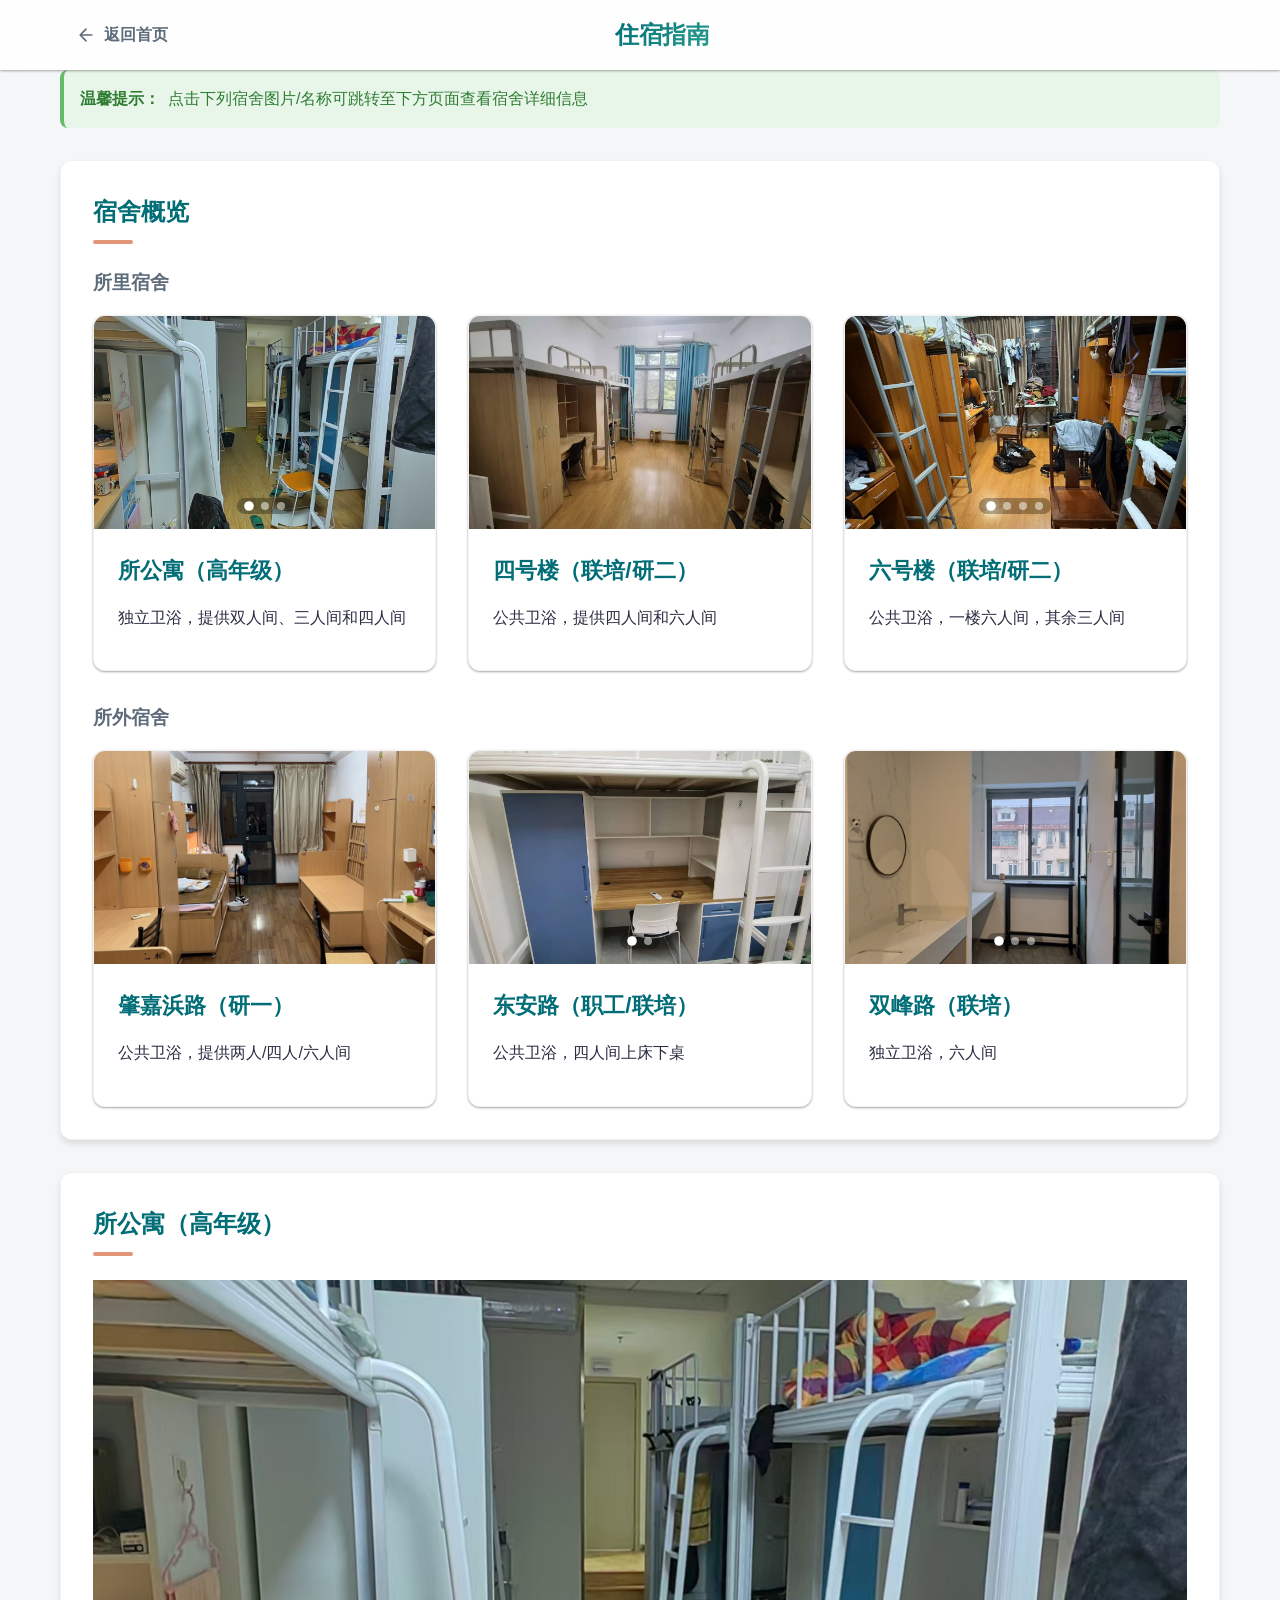
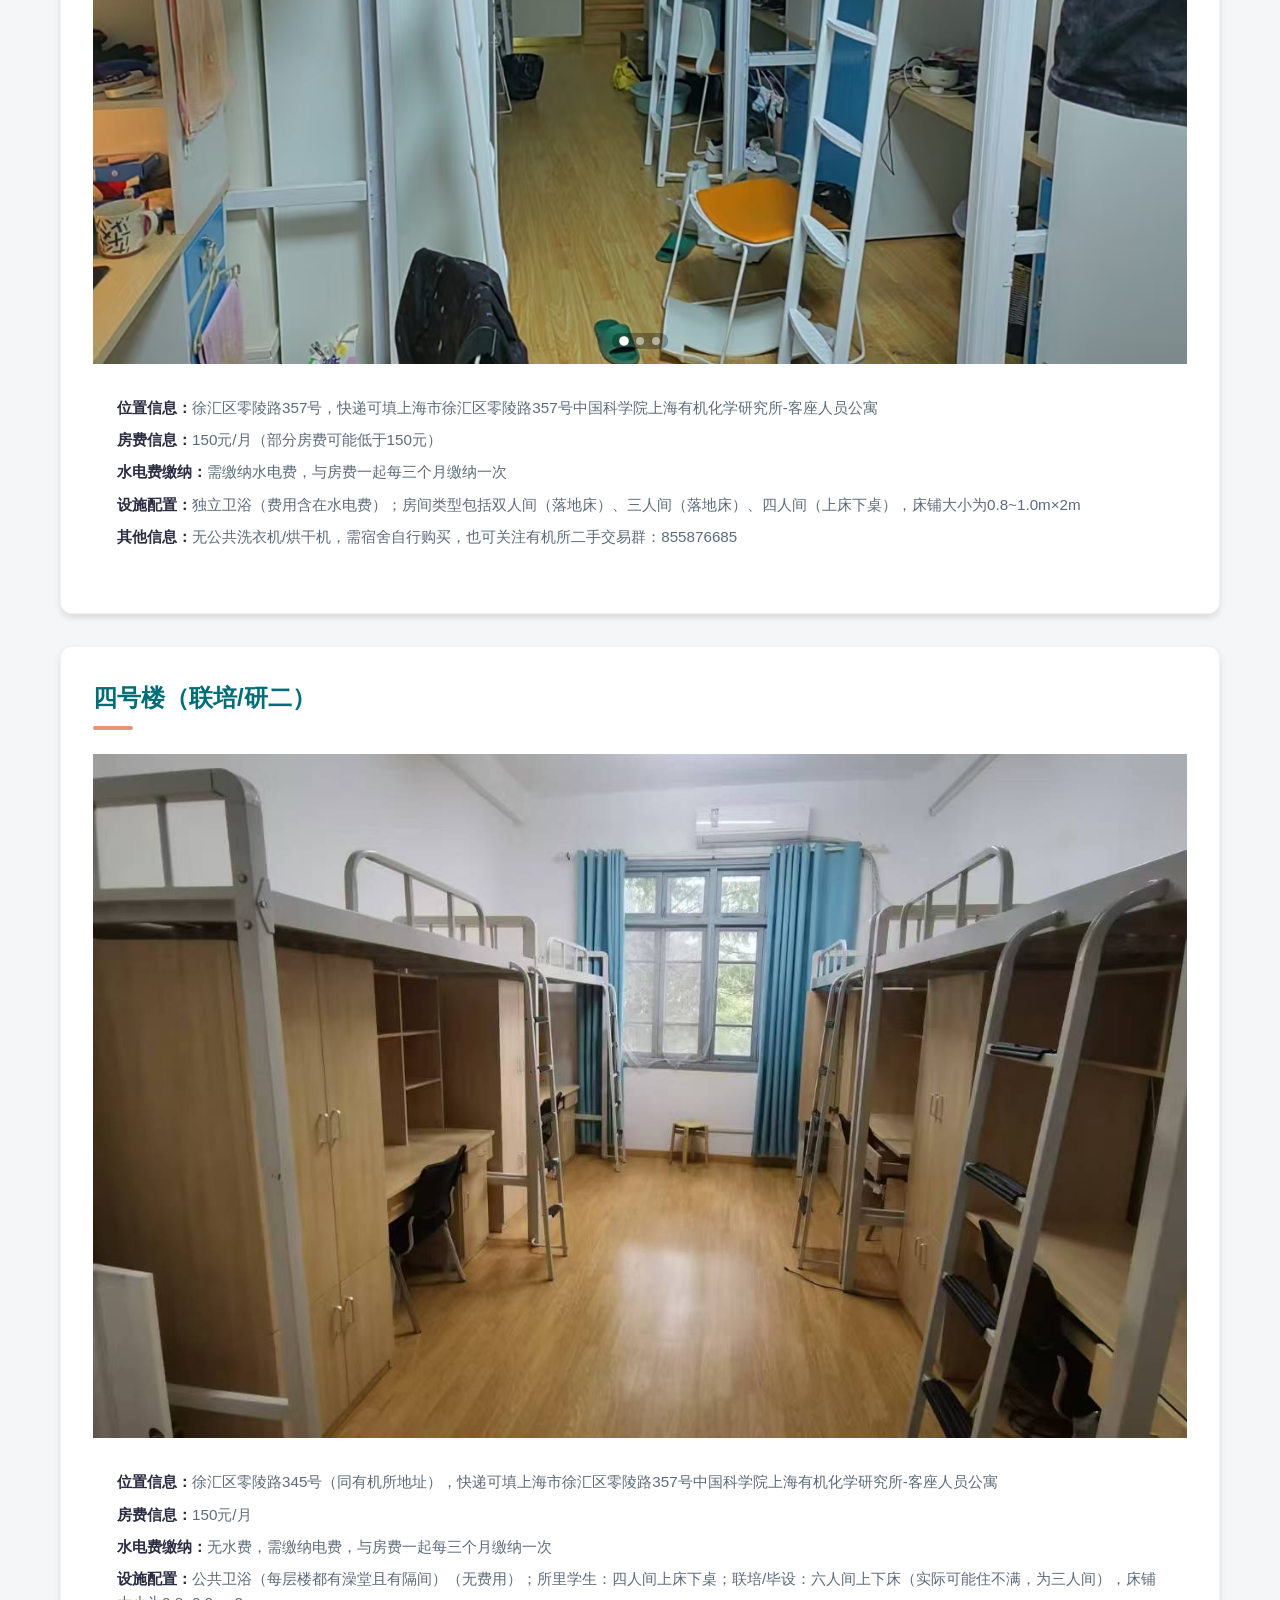
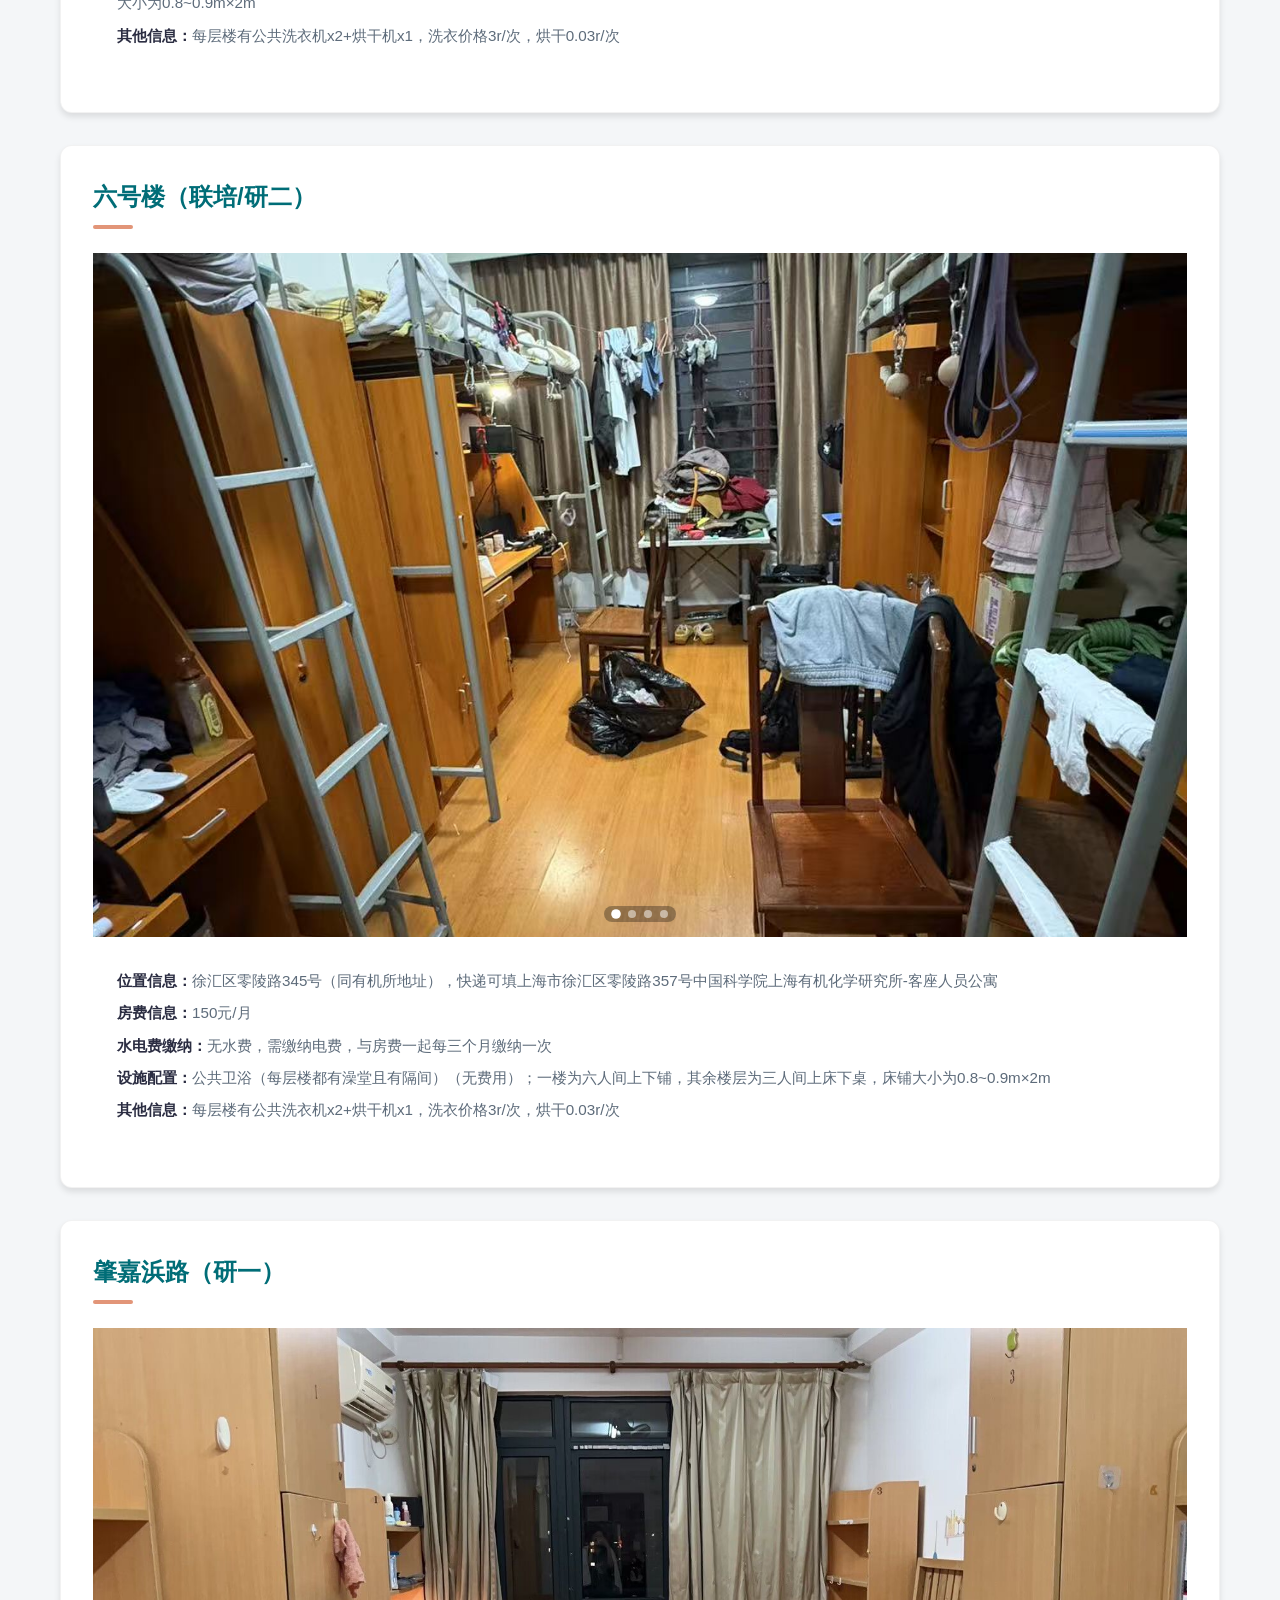
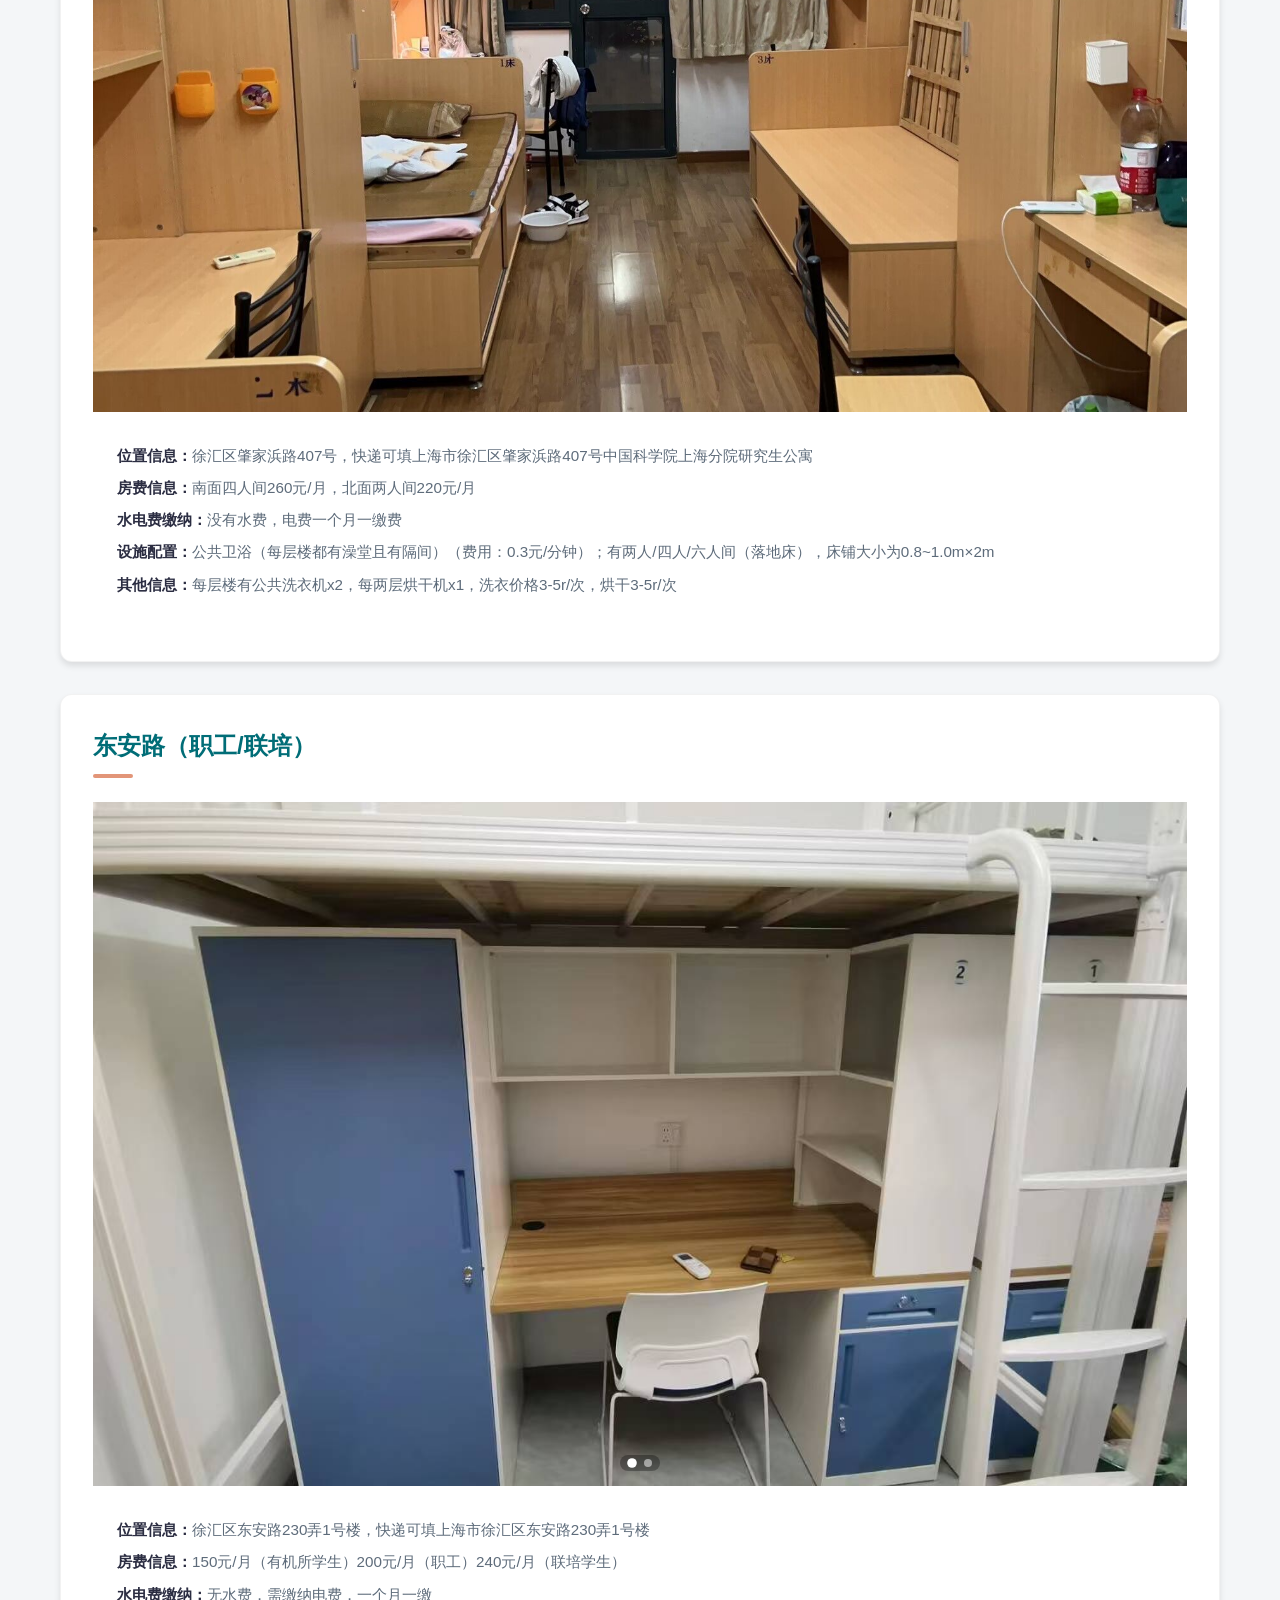
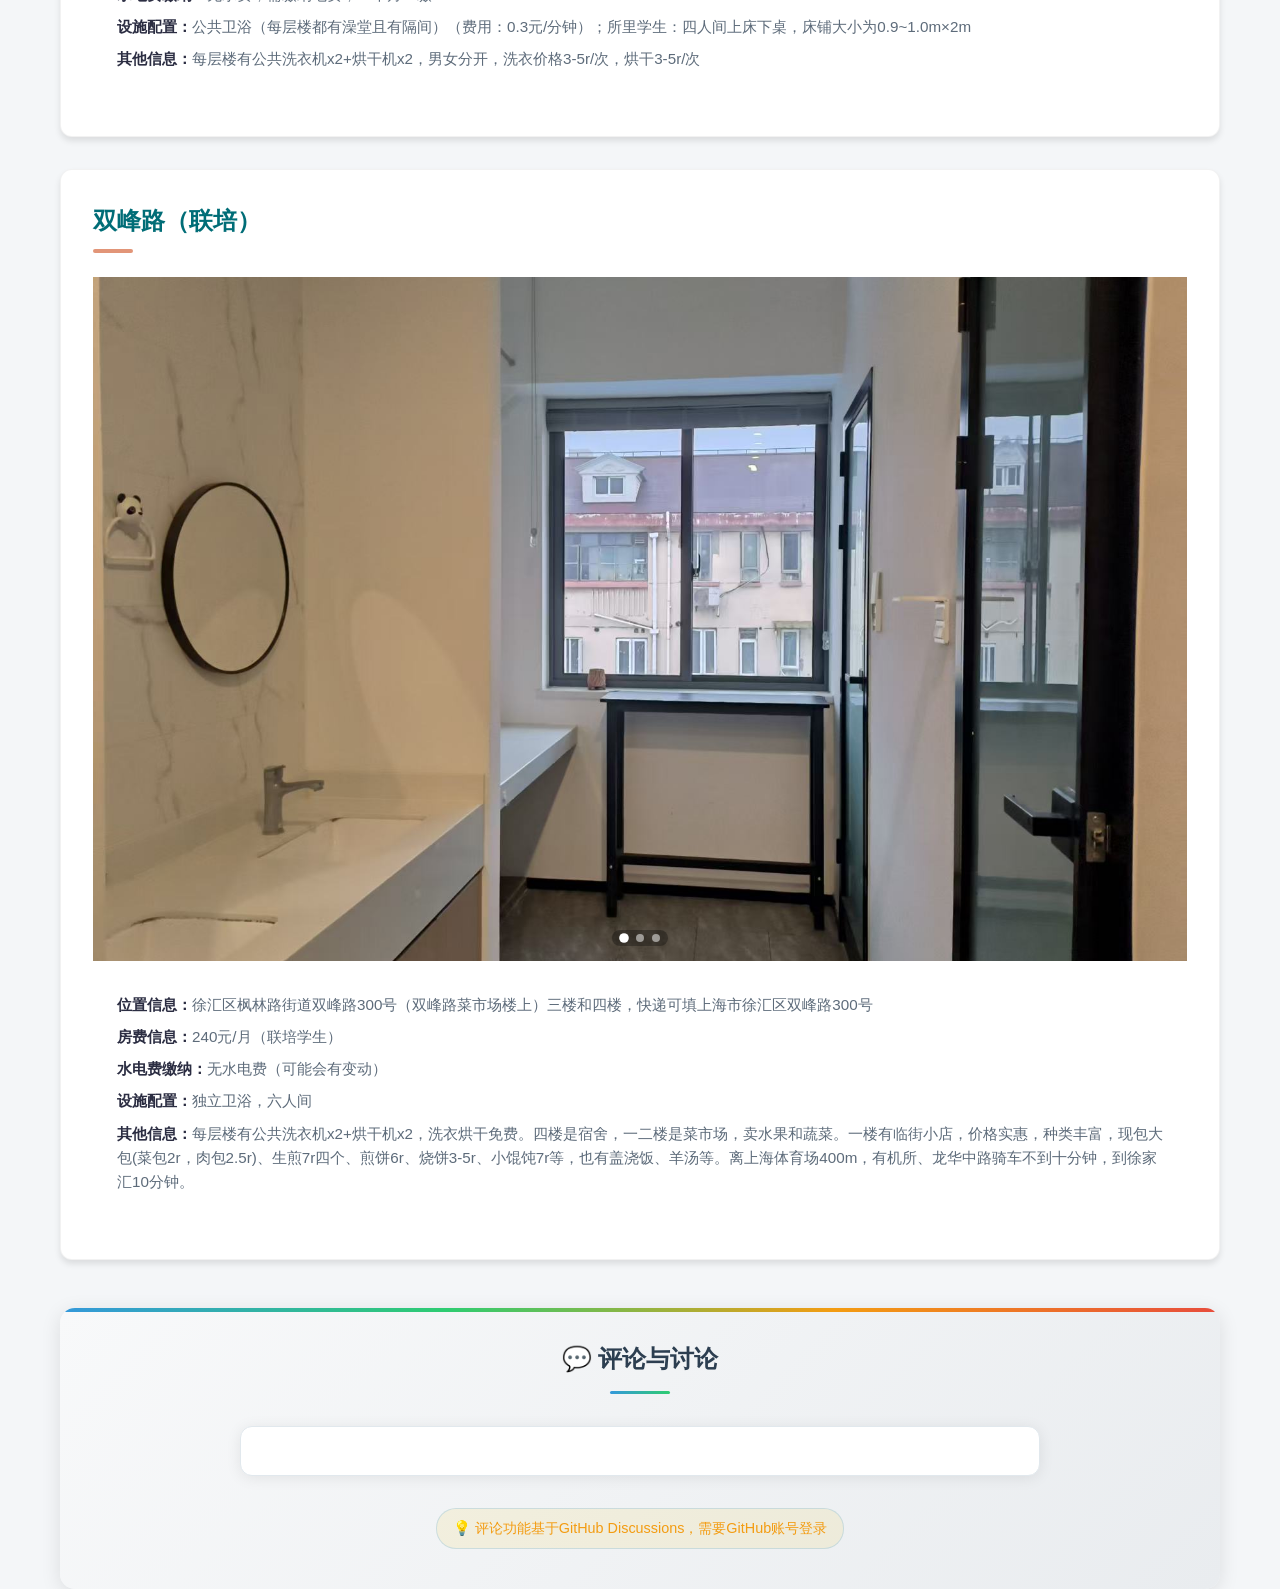
==== commit f7079770: "feat: 添加课程和住宿页面的动态数据加载功能 实现通过JavaScript动态加载课程和住宿数据，替换原有的静态HTML内容 添加courses.js和accommodation.js处理数据获取" ====
--- a/life/accommodation.html
+++ b/life/accommodation.html
@@ -29,304 +29,22 @@
             
             <div style="margin-bottom: 2rem;">
                 <h3 style="font-size: 1.2rem; margin-bottom: 1rem; color: var(--text-light);">所里宿舍</h3>
-                <div class="dorm-grid">
-                    <div class="dorm-card" onclick="location.href='#inside-a'">
-                        <div class="image-gallery">
-                            <div class="gallery-container">
-                                <div class="gallery-item">
-                                    <img src="../assets/images/宿舍/所公寓/所公寓1.jpg" alt="所公寓 1">
-                                </div>
-                                <div class="gallery-item">
-                                    <img src="../assets/images/宿舍/所公寓/所公寓2.jpg" alt="所公寓 2">
-                                </div>
-                                <div class="gallery-item">
-                                    <img src="../assets/images/宿舍/所公寓/所公寓3.jpg" alt="所公寓 3">
-                                </div>
-                            </div>
-                            <div class="gallery-nav">
-                                <span class="gallery-dot active"></span>
-                                <span class="gallery-dot"></span>
-                                <span class="gallery-dot"></span>
-                            </div>
-                        </div>
-                        <div class="dorm-info">
-                            <h3 class="dorm-title">所公寓（高年级）</h3>
-                            <p class="dorm-details">独立卫浴，提供双人间、三人间和四人间</p>
-                        </div>
-                    </div>
-                    <div class="dorm-card" onclick="location.href='#inside-b'">
-                        <div class="image-gallery">
-                            <div class="gallery-container">
-                                <div class="gallery-item">
-                                    <img src="../assets/images/宿舍/四号楼/四号楼四人间.jpg" alt="四号楼四人间">
-                                </div>
-                            </div>
-                        </div>
-                        <div class="dorm-info">
-                            <h3 class="dorm-title">四号楼（联培/研二）</h3>
-                            <p class="dorm-details">公共卫浴，提供四人间和六人间</p>
-                        </div>
-                    </div>
-                    <div class="dorm-card" onclick="location.href='#inside-c'">
-                        <div class="image-gallery">
-                            <div class="gallery-container">
-                                <div class="gallery-item">
-                                    <img src="../assets/images/宿舍/六号楼/六号楼1.jpg" alt="六号楼宿舍 1">
-                                </div>
-                                <div class="gallery-item">
-                                    <img src="../assets/images/宿舍/六号楼/六号楼2.jpg" alt="六号楼宿舍 2">
-                                </div>
-                                <div class="gallery-item">
-                                    <img src="../assets/images/宿舍/六号楼/六号楼3.jpg" alt="六号楼宿舍 3">
-                                </div>
-                                <div class="gallery-item">
-                                    <img src="../assets/images/宿舍/六号楼/六号楼4.jpg" alt="六号楼宿舍 4">
-                                </div>
-                            </div>
-                            <div class="gallery-nav">
-                                <span class="gallery-dot active"></span>
-                                <span class="gallery-dot"></span>
-                                <span class="gallery-dot"></span>
-                                <span class="gallery-dot"></span>
-                            </div>
-                        </div>
-                        <div class="dorm-info">
-                            <h3 class="dorm-title">六号楼（联培/研二）</h3>
-                            <p class="dorm-details">公共卫浴，一楼六人间，其余三人间</p>
-                        </div>
-                    </div>
+                <div id="inside-grid" class="dorm-grid">
+                    <!-- Loaded by JS -->
+                    <div style="grid-column: 1/-1; text-align: center;">加载中...</div>
                 </div>
             </div>
             
             <div>
                 <h3 style="font-size: 1.2rem; margin-bottom: 1rem; color: var(--text-light);">所外宿舍</h3>
-                <div class="dorm-grid">
-                    <div class="dorm-card" onclick="location.href='#outside-d'">
-                        <div class="image-gallery">
-                            <div class="gallery-container">
-                                <div class="gallery-item">
-                                    <img src="../assets/images/宿舍/肇家浜路/肇家浜路.jpg" alt="肇嘉浜路宿舍">
-                                </div>
-                            </div>
-                        </div>
-                        <div class="dorm-info">
-                            <h3 class="dorm-title">肇嘉浜路（研一）</h3>
-                            <p class="dorm-details">公共卫浴，提供两人/四人/六人间</p>
-                        </div>
-                    </div>
-                    <div class="dorm-card" onclick="location.href='#outside-e'">
-                        <div class="image-gallery">
-                            <div class="gallery-container">
-                                <div class="gallery-item">
-                                    <img src="../assets/images/宿舍/东安路/东安路1.jpg" alt="东安路宿舍 1">
-                                </div>
-                                <div class="gallery-item">
-                                    <img src="../assets/images/宿舍/东安路/东安路2.jpg" alt="东安路宿舍 2">
-                                </div>
-                            </div>
-                            <div class="gallery-nav">
-                                <span class="gallery-dot active"></span>
-                                <span class="gallery-dot"></span>
-                            </div>
-                        </div>
-                        <div class="dorm-info">
-                            <h3 class="dorm-title">东安路（职工/联培）</h3>
-                            <p class="dorm-details">公共卫浴，四人间上床下桌</p>
-                        </div>
-                    </div>
-                    <div class="dorm-card" onclick="location.href='#outside-f'">
-                        <div class="image-gallery">
-                            <div class="gallery-container">
-                                <div class="gallery-item">
-                                    <img src="../assets/images/宿舍/双峰路/双峰路2.jpg" alt="双峰路宿舍 2">
-                                </div>
-                                <div class="gallery-item">
-                                    <img src="../assets/images/宿舍/双峰路/双峰路3.jpg" alt="双峰路宿舍 3">
-                                </div>
-                                <div class="gallery-item">
-                                    <img src="../assets/images/宿舍/双峰路/双峰路4.jpg" alt="双峰路宿舍 4">
-                                </div>
-                            </div>
-                            <div class="gallery-nav">
-                                <span class="gallery-dot active"></span>
-                                <span class="gallery-dot"></span>
-                                <span class="gallery-dot"></span>
-                            </div>
-                        </div>
-                        <div class="dorm-info">
-                            <h3 class="dorm-title">双峰路（联培）</h3>
-                            <p class="dorm-details">独立卫浴，六人间</p>
-                        </div>
-                    </div>
+                <div id="outside-grid" class="dorm-grid">
+                    <!-- Loaded by JS -->
+                    <div style="grid-column: 1/-1; text-align: center;">加载中...</div>
                 </div>
             </div>
         </section>
 
-        <!-- 所里宿舍区域 -->
-        <section id="inside-a" class="accommodation-section fade-element">
-            <h2 class="section-title">所公寓（高年级）</h2>
-            <div class="image-gallery">
-                <div class="gallery-container">
-                    <div class="gallery-item">
-                        <img src="../assets/images/宿舍/所公寓/所公寓1.jpg" alt="所公寓 1">
-                    </div>
-                    <div class="gallery-item">
-                        <img src="../assets/images/宿舍/所公寓/所公寓2.jpg" alt="所公寓 2">
-                    </div>
-                    <div class="gallery-item">
-                        <img src="../assets/images/宿舍/所公寓/所公寓3.jpg" alt="所公寓 3">
-                    </div>
-                </div>
-                <div class="gallery-nav">
-                    <span class="gallery-dot active"></span>
-                    <span class="gallery-dot"></span>
-                    <span class="gallery-dot"></span>
-                </div>
-            </div>
-            <div class="dorm-info">
-                <div class="dorm-details">
-                    <p><strong>位置信息：</strong>徐汇区零陵路357号，快递可填上海市徐汇区零陵路357号中国科学院上海有机化学研究所-客座人员公寓</p>
-                    <p><strong>房费信息：</strong>150元/月（部分房费可能低于150元）</p>
-                    <p><strong>水电费缴纳：</strong>需缴纳水电费，与房费一起每三个月缴纳一次</p>
-                    <p><strong>设施配置：</strong>独立卫浴（费用含在水电费）；房间类型包括双人间（落地床）、三人间（落地床）、四人间（上床下桌），床铺大小为0.8~1.0m×2m</p>
-                    <p><strong>其他信息：</strong>无公共洗衣机/烘干机，需宿舍自行购买，也可关注有机所二手交易群：855876685</p>
-                </div>
-            </div>
-        </section>
-
-        <section id="inside-b" class="accommodation-section fade-element">
-            <h2 class="section-title">四号楼（联培/研二）</h2>
-            <div class="image-gallery">
-                <div class="gallery-container">
-                    <div class="gallery-item">
-                        <img src="../assets/images/宿舍/四号楼/四号楼四人间.jpg" alt="四号楼四人间">
-                    </div>
-                </div>
-            </div>
-            <div class="dorm-info">
-                <div class="dorm-details">
-                    <p><strong>位置信息：</strong>徐汇区零陵路345号（同有机所地址），快递可填上海市徐汇区零陵路357号中国科学院上海有机化学研究所-客座人员公寓</p>
-                    <p><strong>房费信息：</strong>150元/月</p>
-                    <p><strong>水电费缴纳：</strong>无水费，需缴纳电费，与房费一起每三个月缴纳一次</p>
-                    <p><strong>设施配置：</strong>公共卫浴（每层楼都有澡堂且有隔间）（无费用）；所里学生：四人间上床下桌；联培/毕设：六人间上下床（实际可能住不满，为三人间），床铺大小为0.8~0.9m×2m</p>
-                    <p><strong>其他信息：</strong>每层楼有公共洗衣机x2+烘干机x1，洗衣价格3r/次，烘干0.03r/次</p>
-                </div>
-            </div>
-        </section>
-
-        <section id="inside-c" class="accommodation-section fade-element">
-            <h2 class="section-title">六号楼（联培/研二）</h2>
-            <div class="image-gallery">
-                <div class="gallery-container">
-                    <div class="gallery-item">
-                        <img src="../assets/images/宿舍/六号楼/六号楼1.jpg" alt="六号楼宿舍 1">
-                    </div>
-                    <div class="gallery-item">
-                        <img src="../assets/images/宿舍/六号楼/六号楼2.jpg" alt="六号楼宿舍 2">
-                    </div>
-                    <div class="gallery-item">
-                        <img src="../assets/images/宿舍/六号楼/六号楼3.jpg" alt="六号楼宿舍 3">
-                    </div>
-                    <div class="gallery-item">
-                        <img src="../assets/images/宿舍/六号楼/六号楼4.jpg" alt="六号楼宿舍 4">
-                    </div>
-                </div>
-                <div class="gallery-nav">
-                    <span class="gallery-dot active"></span>
-                    <span class="gallery-dot"></span>
-                    <span class="gallery-dot"></span>
-                    <span class="gallery-dot"></span>
-                </div>
-            </div>
-            <div class="dorm-info">
-                <div class="dorm-details">
-                    <p><strong>位置信息：</strong>徐汇区零陵路345号（同有机所地址），快递可填上海市徐汇区零陵路357号中国科学院上海有机化学研究所-客座人员公寓</p>
-                    <p><strong>房费信息：</strong>150元/月</p>
-                    <p><strong>水电费缴纳：</strong>无水费，需缴纳电费，与房费一起每三个月缴纳一次</p>
-                    <p><strong>设施配置：</strong>公共卫浴（每层楼都有澡堂且有隔间）（无费用）；一楼为六人间上下铺，其余楼层为三人间上床下桌，床铺大小为0.8~0.9m×2m</p>
-                    <p><strong>其他信息：</strong>每层楼有公共洗衣机x2+烘干机x1，洗衣价格3r/次，烘干0.03r/次</p>
-                </div>
-            </div>
-        </section>
-
-        <!-- 所外宿舍区域 -->
-        <section id="outside-d" class="accommodation-section fade-element">
-            <h2 class="section-title">肇嘉浜路（研一）</h2>
-            <div class="image-gallery">
-                <div class="gallery-container">
-                    <div class="gallery-item">
-                        <img src="../assets/images/宿舍/肇家浜路/肇家浜路.jpg" alt="肇嘉浜路宿舍">
-                    </div>
-                </div>
-            </div>
-            <div class="dorm-info">
-                <div class="dorm-details">
-                    <p><strong>位置信息：</strong>徐汇区肇家浜路407号，快递可填上海市徐汇区肇家浜路407号中国科学院上海分院研究生公寓</p>
-                    <p><strong>房费信息：</strong>南面四人间260元/月，北面两人间220元/月</p>
-                    <p><strong>水电费缴纳：</strong>没有水费，电费一个月一缴费</p>
-                    <p><strong>设施配置：</strong>公共卫浴（每层楼都有澡堂且有隔间）（费用：0.3元/分钟）；有两人/四人/六人间（落地床），床铺大小为0.8~1.0m×2m</p>
-                    <p><strong>其他信息：</strong>每层楼有公共洗衣机x2，每两层烘干机x1，洗衣价格3-5r/次，烘干3-5r/次</p>
-                </div>
-            </div>
-        </section>
-
-        <section id="outside-e" class="accommodation-section fade-element">
-            <h2 class="section-title">东安路（职工/联培）</h2>
-            <div class="image-gallery">
-                <div class="gallery-container">
-                    <div class="gallery-item">
-                        <img src="../assets/images/宿舍/东安路/东安路1.jpg" alt="东安路宿舍 1">
-                    </div>
-                    <div class="gallery-item">
-                        <img src="../assets/images/宿舍/东安路/东安路2.jpg" alt="东安路宿舍 2">
-                    </div>
-                </div>
-                <div class="gallery-nav">
-                    <span class="gallery-dot active"></span>
-                    <span class="gallery-dot"></span>
-                </div>
-            </div>
-            <div class="dorm-info">
-                <div class="dorm-details">
-                    <p><strong>位置信息：</strong>徐汇区东安路230弄1号楼，快递可填上海市徐汇区东安路230弄1号楼</p>
-                    <p><strong>房费信息：</strong>150元/月（有机所学生）200元/月（职工）240元/月（联培学生）</p>
-                    <p><strong>水电费缴纳：</strong>无水费，需缴纳电费，一个月一缴</p>
-                    <p><strong>设施配置：</strong>公共卫浴（每层楼都有澡堂且有隔间）（费用：0.3元/分钟）；所里学生：四人间上床下桌，床铺大小为0.9~1.0m×2m</p>
-                    <p><strong>其他信息：</strong>每层楼有公共洗衣机x2+烘干机x2，男女分开，洗衣价格3-5r/次，烘干3-5r/次</p>
-                </div>
-            </div>
-        </section>
-
-        <section id="outside-f" class="accommodation-section fade-element">
-            <h2 class="section-title">双峰路（联培）</h2>
-            <div class="image-gallery">
-                <div class="gallery-container">
-                    <div class="gallery-item">
-                        <img src="../assets/images/宿舍/双峰路/双峰路2.jpg" alt="双峰路宿舍 2">
-                    </div>
-                    <div class="gallery-item">
-                        <img src="../assets/images/宿舍/双峰路/双峰路3.jpg" alt="双峰路宿舍 3">
-                    </div>
-                    <div class="gallery-item">
-                        <img src="../assets/images/宿舍/双峰路/双峰路4.jpg" alt="双峰路宿舍 4">
-                    </div>
-                </div>
-                <div class="gallery-nav">
-                    <span class="gallery-dot active"></span>
-                    <span class="gallery-dot"></span>
-                    <span class="gallery-dot"></span>
-                </div>
-            </div>
-            <div class="dorm-info">
-                <div class="dorm-details">
-                    <p><strong>位置信息：</strong>徐汇区枫林路街道双峰路300号（双峰路菜市场楼上）三楼和四楼，快递可填上海市徐汇区双峰路300号</p>
-                    <p><strong>房费信息：</strong>240元/月（联培学生）</p>
-                    <p><strong>水电费缴纳：</strong>无水电费（可能会有变动）</p>
-                    <p><strong>设施配置：</strong>独立卫浴，六人间</p>
-                    <p><strong>其他信息：</strong>每层楼有公共洗衣机x2+烘干机x2，洗衣烘干免费。四楼是宿舍，一二楼是菜市场，卖水果和蔬菜。一楼有临街小店，价格实惠，种类丰富，现包大包(菜包2r，肉包2.5r)、生煎7r四个、煎饼6r、烧饼3-5r、小馄饨7r等，也有盖浇饭、羊汤等。离上海体育场400m，有机所、龙华中路骑车不到十分钟，到徐家汇10分钟。</p>
-                </div>
-            </div>
-        </section>
+        <!-- Detailed sections will be inserted here by JS -->
 
         <!-- 评论与讨论区域 -->
         <section class="comments-section fade-element">
@@ -350,88 +68,14 @@
                     </script>
                 </div>
                 <div class="comments-info">
-                    <p>🏠 分享你的住宿体验、室友相处经验或宿舍生活小贴士</p>
-                    <p>💡 需要GitHub账号登录才能评论</p>
+                    <p>💡 评论功能基于GitHub Discussions，需要GitHub账号登录</p>
                 </div>
             </div>
         </section>
     </main>
     
-    <footer class="container" style="text-align: center; padding-bottom: 2rem; color: var(--text-light);">
-        <p>© 2024 SIOC生活指南 - 住宿指南</p>
-    </footer>
-
     <button id="backToTopBtn" title="回到顶部">↑</button>
-
     <script src="../assets/js/common.js"></script>
-    <script>
-        document.addEventListener('DOMContentLoaded', function() {
-            // 更新照片轮播
-            const setupImageGalleries = () => {
-                const galleries = document.querySelectorAll('.image-gallery');
-                galleries.forEach(gallery => {
-                    const container = gallery.querySelector('.gallery-container');
-                    const items = container.querySelectorAll('.gallery-item');
-                    const dotsContainer = gallery.querySelector('.gallery-nav');
-                    
-                    // 只处理有多张图片的画廊
-                    if (items.length > 1 && dotsContainer) {
-                        const dots = dotsContainer.querySelectorAll('.gallery-dot');
-                        let currentIndex = 0;
-                        let intervalId = null;
-
-                        const showSlide = (index) => {
-                            container.style.transform = `translateX(-${index * 100}%)`;
-                            dots.forEach((dot, i) => {
-                                dot.classList.toggle('active', i === index);
-                            });
-                            currentIndex = index;
-                        };
-
-                        const startAutoPlay = () => {
-                            stopAutoPlay(); // 清除之前的定时器
-                            intervalId = setInterval(() => {
-                                const nextIndex = (currentIndex + 1) % items.length;
-                                showSlide(nextIndex);
-                            }, 5000);
-                        };
-
-                        const stopAutoPlay = () => {
-                            if (intervalId) {
-                                clearInterval(intervalId);
-                                intervalId = null;
-                            }
-                        };
-
-                        // 初始化显示第一张
-                        showSlide(0);
-
-                        // 点击导航点切换
-                        dots.forEach((dot, index) => {
-                            dot.addEventListener('click', () => {
-                                stopAutoPlay();
-                                showSlide(index);
-                                startAutoPlay(); // 点击后重新开始自动播放
-                            });
-                        });
-
-                        // 鼠标悬停时停止自动播放
-                        gallery.addEventListener('mouseenter', stopAutoPlay);
-                        gallery.addEventListener('mouseleave', startAutoPlay);
-
-                        // 开始自动播放
-                        startAutoPlay();
-                    } else if (items.length === 1 && items[0].querySelector('.no-image-placeholder')) {
-                        // 如果只有一个项目且是占位符，移除导航（如果存在）
-                        if (dotsContainer) {
-                            dotsContainer.remove();
-                        }
-                    }
-                });
-            };
-            
-            setupImageGalleries();
-        });
-    </script>
+    <script src="../assets/js/accommodation.js"></script>
 </body>
 </html>
